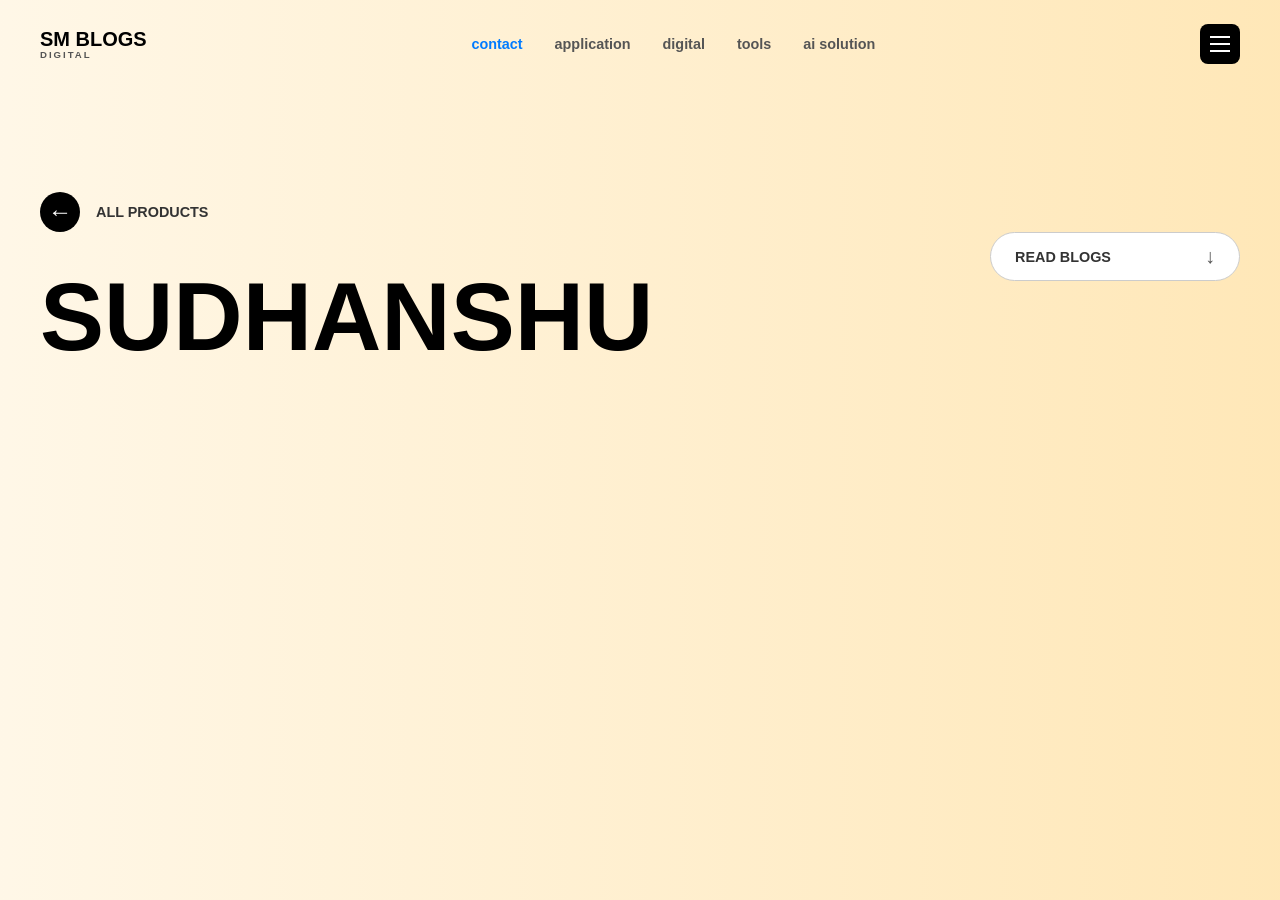
==== index.html @ 9bd159d9 "Add files via upload" ====
<!DOCTYPE html>
<html lang="en">
<head>
    <meta charset="UTF-8">
    <meta name="viewport" content="width=device-width, initial-scale=1.0">
    <title>Hero & Header Section</title>
    <style>
        /* --- General Setup --- */
        body, html {
            margin: 0;
            padding: 0;
            height: 100%;
            /* Using a common sans-serif stack */
            font-family: -apple-system, BlinkMacSystemFont, "Segoe UI", Roboto, Helvetica, Arial, sans-serif;
            color: #333;
            overflow: hidden; /* Prevents scrollbars from background animation */
        }

        .hero-container {
            position: relative;
            height: 100vh;
            width: 100%;
            display: flex;
            flex-direction: column;
            overflow: hidden; /* Contains the animated bg */
        }

        /* --- Animated Background --- */
        .animated-bg {
            position: absolute;
            top: -50%;
            left: -50%;
            width: 200%;
            height: 200%;
            z-index: -1;
            /* Replicating the blurry gradient from the video */
            background: linear-gradient(
                270deg, 
                #d1e3ff, /* Light Blue */
                #e8d0ff, /* Light Purple */
		#FFD580, /* Light Orange */
                #ffffff  /* White */
            );
            background-size: 400% 400%;
            animation: gradientAnimation 20s ease infinite;
        }

        @keyframes gradientAnimation {
            0% { background-position: 0% 50%; }
            50% { background-position: 100% 50%; }
            100% { background-position: 0% 50%; }
        }

        /* --- Header / Navbar --- */
        .main-header {
            display: flex;
            justify-content: space-between;
            align-items: center;
            padding: 1.5rem 2.5rem;
            width: 100%;
            box-sizing: border-box;
            position: fixed;
            top: 0;
            left: 0;
            z-index: 100;
        }

        .logo {
            line-height: 1.1;
        }

        .logo-main {
            font-size: 1.25rem;
            font-weight: 700;
            color: #000;
        }

        .logo-sub {
            font-size: 0.6rem;
            font-weight: 600;
            letter-spacing: 2px;
            color: #555;
            text-transform: uppercase;
        }

        /* Mobile-first: Hide main nav */
        .main-nav {
            display: none;
        }

        .main-nav a {
            text-decoration: none;
            color: #555;
            margin: 0 1rem;
            font-size: 0.9rem;
            font-weight: 600;
            text-transform: lowercase;
            transition: color 0.3s ease;
        }

        /* Specific hover colors from video */
        .main-nav a.active,
        .main-nav a[data-color="blue"]:hover { 
            color: #007bff; 
        }
        .main-nav a[data-color="red"]:hover { 
            color: #dc3545; 
        }
        .main-nav a[data-color="purple"]:hover { 
            color: #6f42c1; 
        }
        .main-nav a[data-color="green"]:hover { 
            color: #28a745; 
        }
        .main-nav a[data-color="cyan"]:hover { 
            color: #17a2b8; 
        }
        
        .menu-toggle {
            background: #000;
            border: none;
            padding: 0;
            width: 40px;
            height: 40px;
            border-radius: 8px; /* Rounded square */
            cursor: pointer;
            display: flex;
            flex-direction: column;
            justify-content: center;
            align-items: center;
            gap: 5px;
            transition: border-radius 0.3s ease;
        }

        /* Morph to circle on hover */
        .menu-toggle:hover {
            border-radius: 50%;
        }

        .menu-toggle span {
            display: block;
            width: 20px;
            height: 2px;
            background: #fff;
        }

        /* --- Main Hero Content --- */
        .hero-content {
            flex-grow: 1;
            display: flex;
            justify-content: space-between;
            align-items: flex-start; /* Align columns to the top */
            padding: 8rem 2.5rem 2.5rem; /* Account for fixed header */
            width: 100%;
            box-sizing: border-box;
        }

        .content-left {
            /* Takes up available space */
        }

        .back-link {
            display: inline-flex; /* Use inline-flex to fit content */
            align-items: center;
            gap: 1rem;
            text-decoration: none;
            color: #333;
            margin-bottom: 2rem;
        }

        .back-arrow {
            width: 40px;
            height: 40px;
            background: #000;
            color: #fff;
            border-radius: 50%;
            display: flex;
            justify-content: center;
            align-items: center;
            font-size: 1.5rem;
            font-weight: bold;
            line-height: 1;
        }

        .back-link span {
            font-weight: 600;
            font-size: 0.9rem;
            text-transform: uppercase;
        }
        
        .hero-heading {
            font-size: 3.5rem; /* Start smaller for mobile */
            font-weight: 700;
            color: #000;
            margin: 0;
            line-height: 1.1;
            text-transform: uppercase;
        }

        /* Mobile-first: Hide dropdown */
        .content-right {
            display: none;
            margin-top: 2.5rem; /* Align with "ALL PRODUCTS" link */
        }

        .product-dropdown {
            background: #ffffff;
            border: 1px solid #ccc;
            border-radius: 25px; /* Pill shape */
            padding: 0.75rem 1.5rem;
            display: flex;
            justify-content: space-between;
            align-items: center;
            min-width: 200px;
            cursor: pointer;
            transition: box-shadow 0.3s ease, border-color 0.3s ease;
        }

        /* Subtle hover effect from video */
        .product-dropdown:hover {
            border-color: #999;
            box-shadow: 0 4px 12px rgba(0,0,0,0.05);
        }

        .product-dropdown span {
            font-weight: 600;
            font-size: 0.9rem;
            text-transform: uppercase;
        }

        .product-dropdown .down-arrow {
            font-size: 1.25rem;
            color: #555;
            margin-left: 2rem;
        }

        /* --- Responsive Styles (Desktop) --- */
        @media (min-width: 1024px) {
            .main-nav {
                display: flex;
            }
            
            .content-right {
                display: block;
            }

            .hero-content {
                padding-top: 12rem; /* More space on desktop */
            }

            .hero-heading {
                font-size: 6rem; /* Large heading on desktop */
            }
        }
        
        /* --- Responsive Styles (Tablet) --- */
        @media (min-width: 768px) and (max-width: 1023px) {
            /* On tablet, we keep the mobile-first layout 
               (no center nav, no dropdown) */
            .hero-heading {
                font-size: 5rem;
            }
        }
        
        /* --- Responsive Styles (Small Mobile) --- */
        @media (max-width: 480px) {
            .main-header {
                padding: 1rem 1.5rem;
            }
            .hero-content {
                padding: 7rem 1.5rem 1.5rem;
            }
            .hero-heading {
                font-size: 2.8rem;
            }
            .logo-main {
                font-size: 1.1rem;
            }
        }

    </style>
</head>
<body>

    <div class="hero-container">
        <div class="animated-bg"></div>

        <header class="main-header">
            <div class="logo">
                <div class="logo-main">SM BLOGS</div>
                <div class="logo-sub">DiGiTaL</div>
            </div>
            
            <nav class="main-nav">
                <a href="#" class="active" data-color="blue">Contact</a>
                <a href="#" data-color="red">Application</a>
                <a href="#" data-color="purple">digital</a>
                <a href="#" data-color="green">Tools</a>
                <a href="#" data-color="cyan">AI Solution</a>
            </nav>
            
            <button class="menu-toggle" aria-label="Toggle menu">
                <span></span>
                <span></span>
                <span></span>
            </button>
        </header>

        <main class="hero-content">
            <section class="content-left">
                <a href="#" class="back-link">
                    <div class="back-arrow">&larr;</div>
                    <span>ALL PRODUCTS</span>
                </a>
                <h1 class="hero-heading">SUDHANSHU</h1>
            </section>
            
            <aside class="content-right">
                <div class="product-dropdown">
                    <span>READ BLOGS</span>
                    <span class="down-arrow">&darr;</span>
                </div>
            </aside>
        </main>
    </div>
    
    </body>
</html>
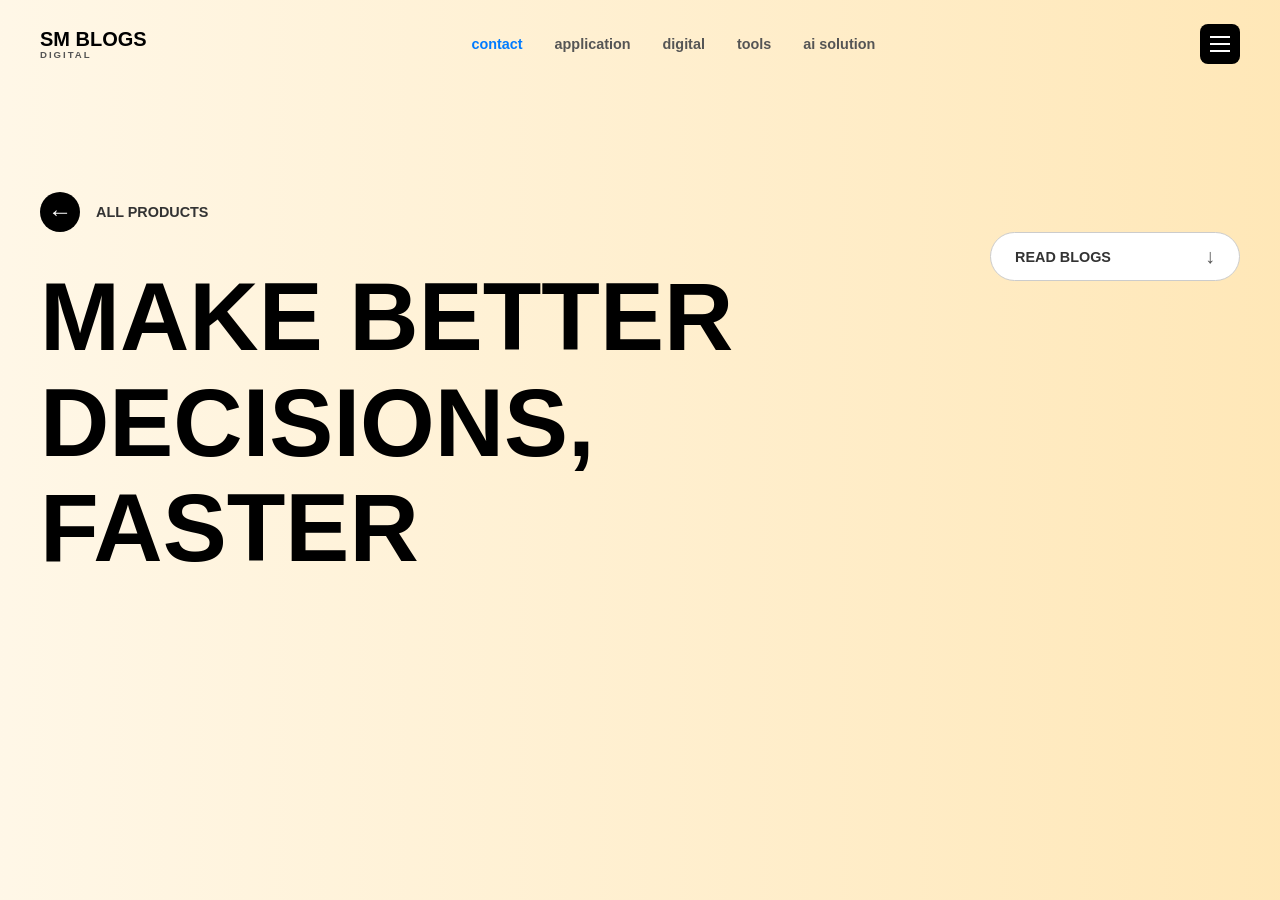
==== commit c6bf1f61: "Update index.html" ====
--- a/index.html
+++ b/index.html
@@ -312,7 +312,7 @@
                     <div class="back-arrow">&larr;</div>
                     <span>ALL PRODUCTS</span>
                 </a>
-                <h1 class="hero-heading">SUDHANSHU</h1>
+                <h1 class="hero-heading">Make better decisions, faster</h1>
             </section>
             
             <aside class="content-right">
@@ -325,4 +325,5 @@
     </div>
     
     </body>
-</html>+
+</html>
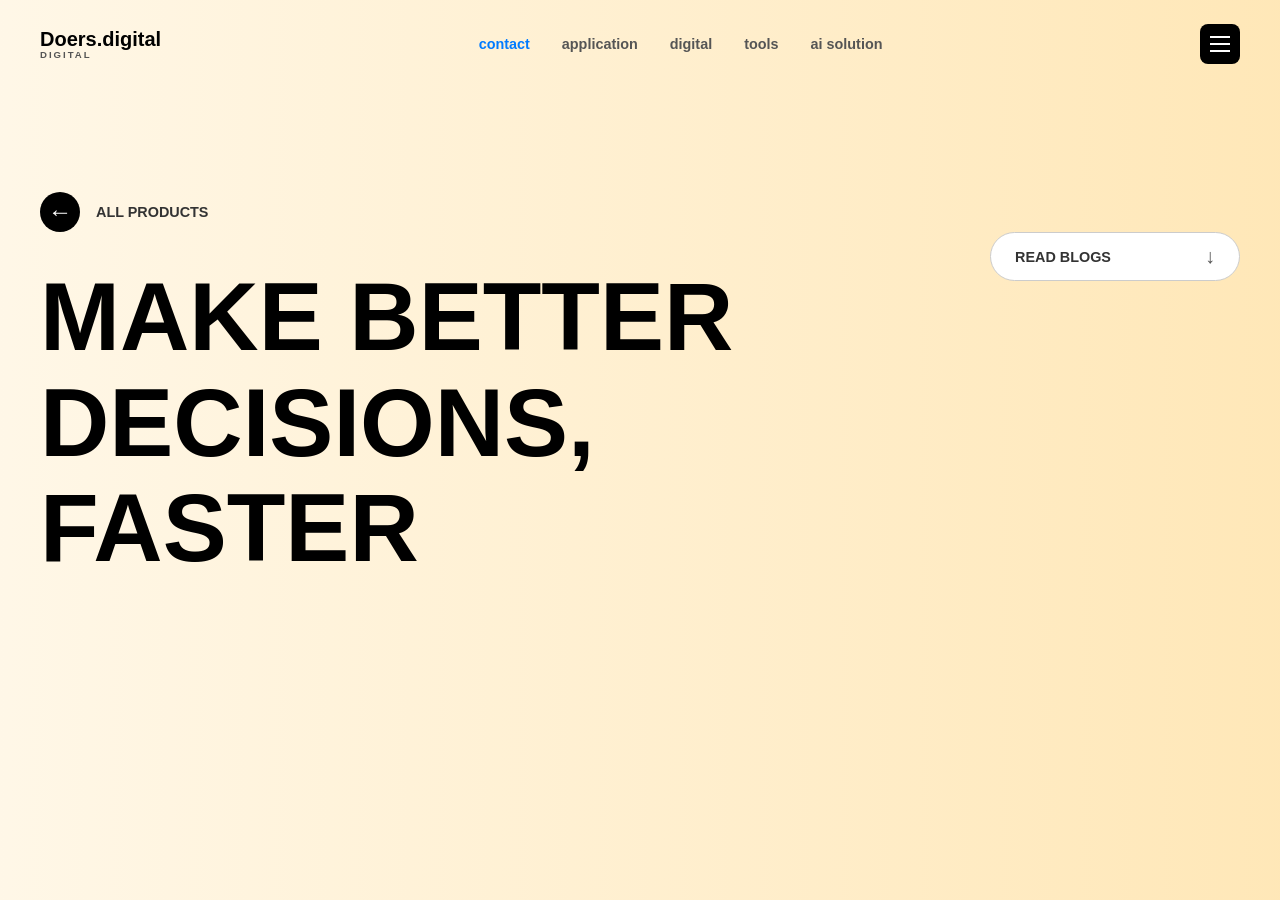
==== commit 065d17cb: "Update index.html" ====
--- a/index.html
+++ b/index.html
@@ -287,7 +287,7 @@
 
         <header class="main-header">
             <div class="logo">
-                <div class="logo-main">SM BLOGS</div>
+                <div class="logo-main">Doers.digital</div>
                 <div class="logo-sub">DiGiTaL</div>
             </div>
             
@@ -327,3 +327,4 @@
     </body>
 
 </html>
+
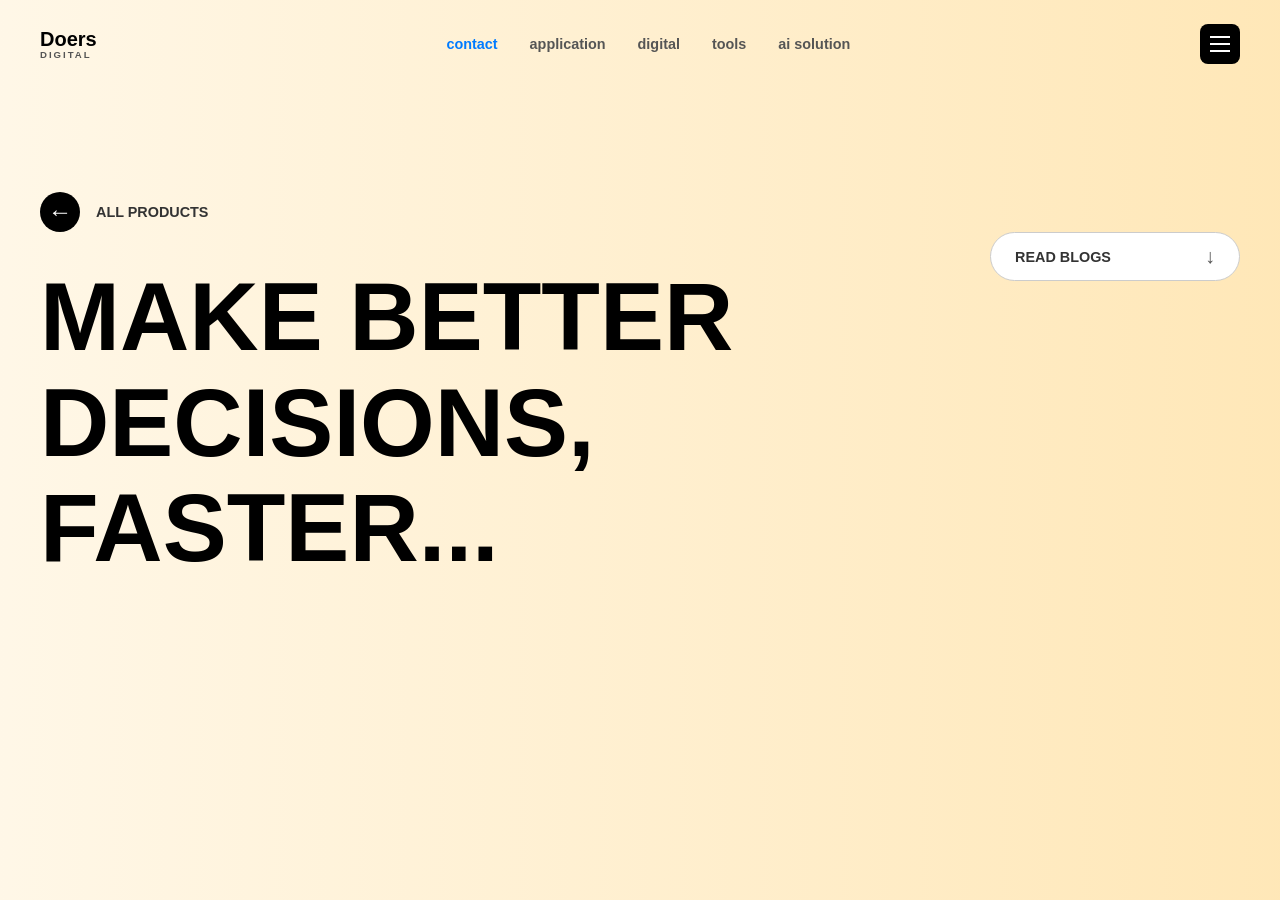
==== commit f30666de: "Update index.html" ====
--- a/index.html
+++ b/index.html
@@ -287,7 +287,7 @@
 
         <header class="main-header">
             <div class="logo">
-                <div class="logo-main">Doers.digital</div>
+                <div class="logo-main">Doers</div>
                 <div class="logo-sub">DiGiTaL</div>
             </div>
             
@@ -312,7 +312,7 @@
                     <div class="back-arrow">&larr;</div>
                     <span>ALL PRODUCTS</span>
                 </a>
-                <h1 class="hero-heading">Make better decisions, faster</h1>
+                <h1 class="hero-heading">Make better decisions, faster...</h1>
             </section>
             
             <aside class="content-right">
@@ -328,3 +328,4 @@
 
 </html>
 
+
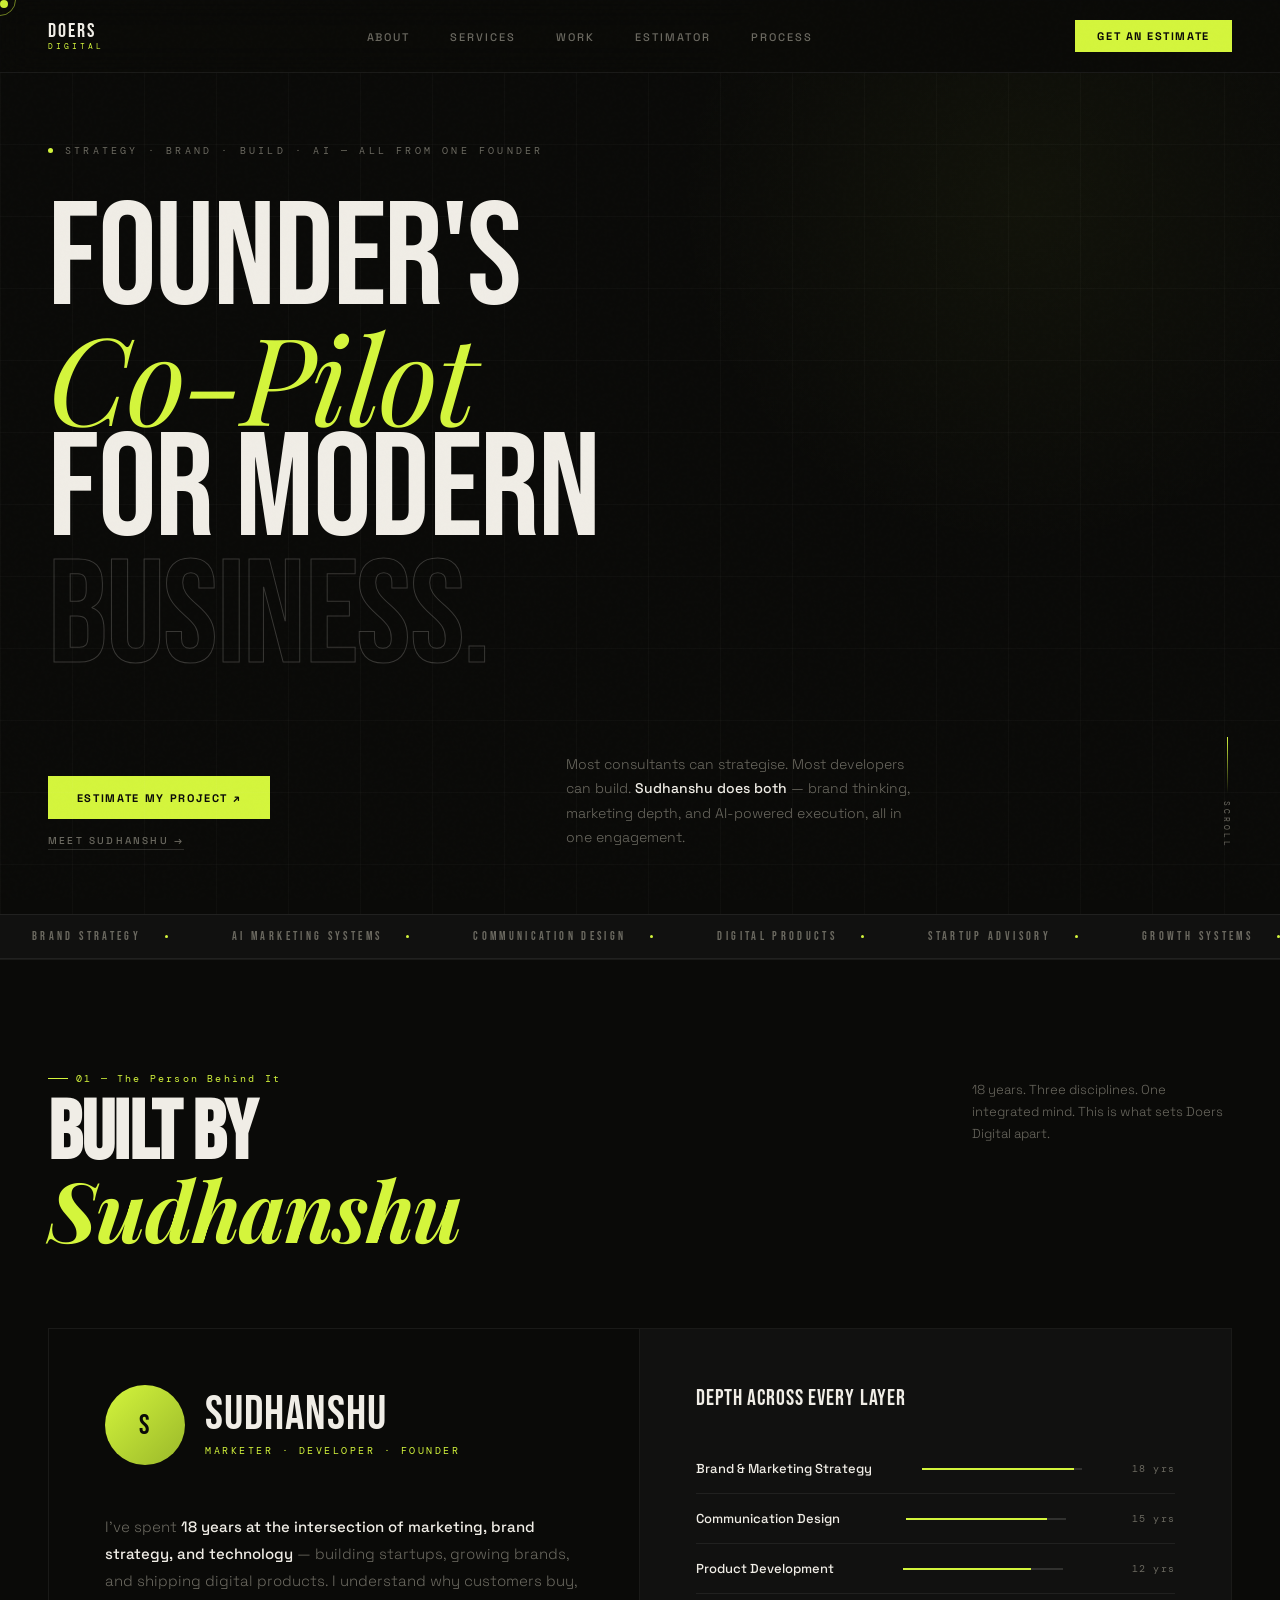
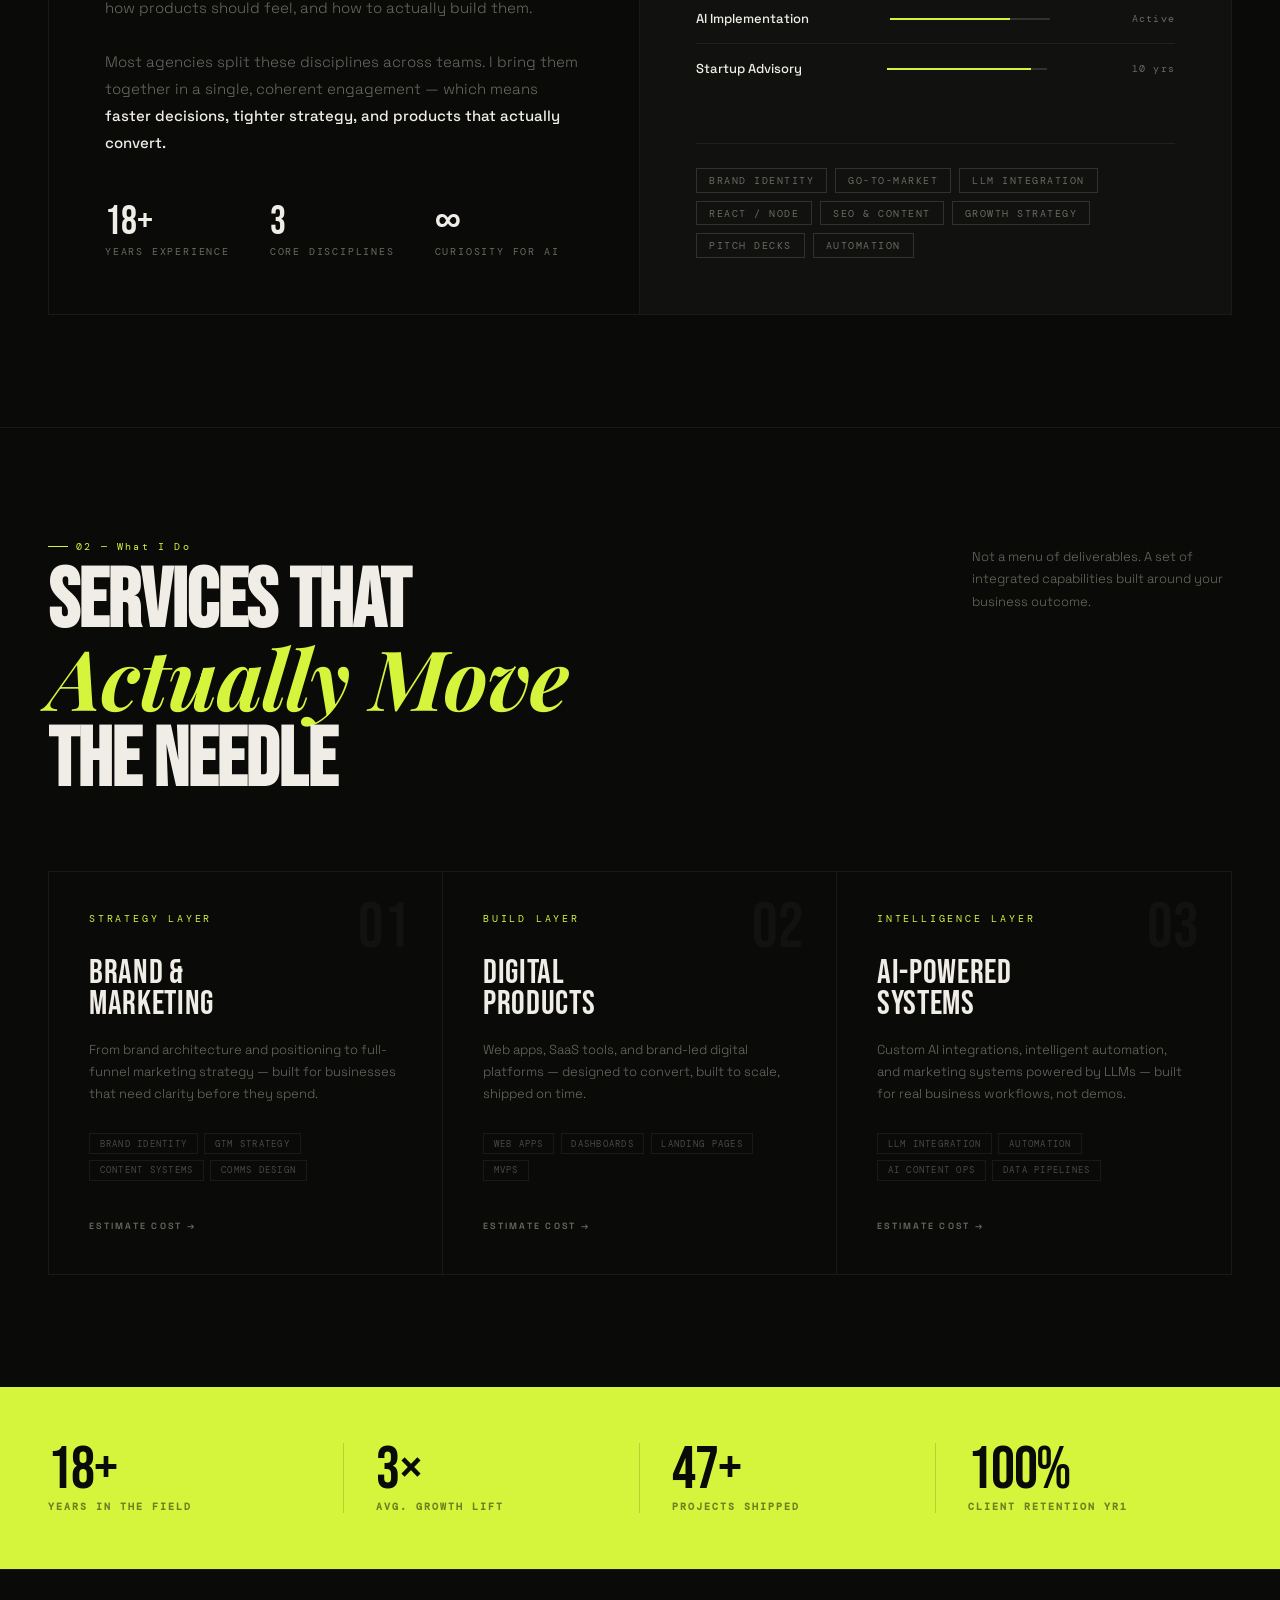
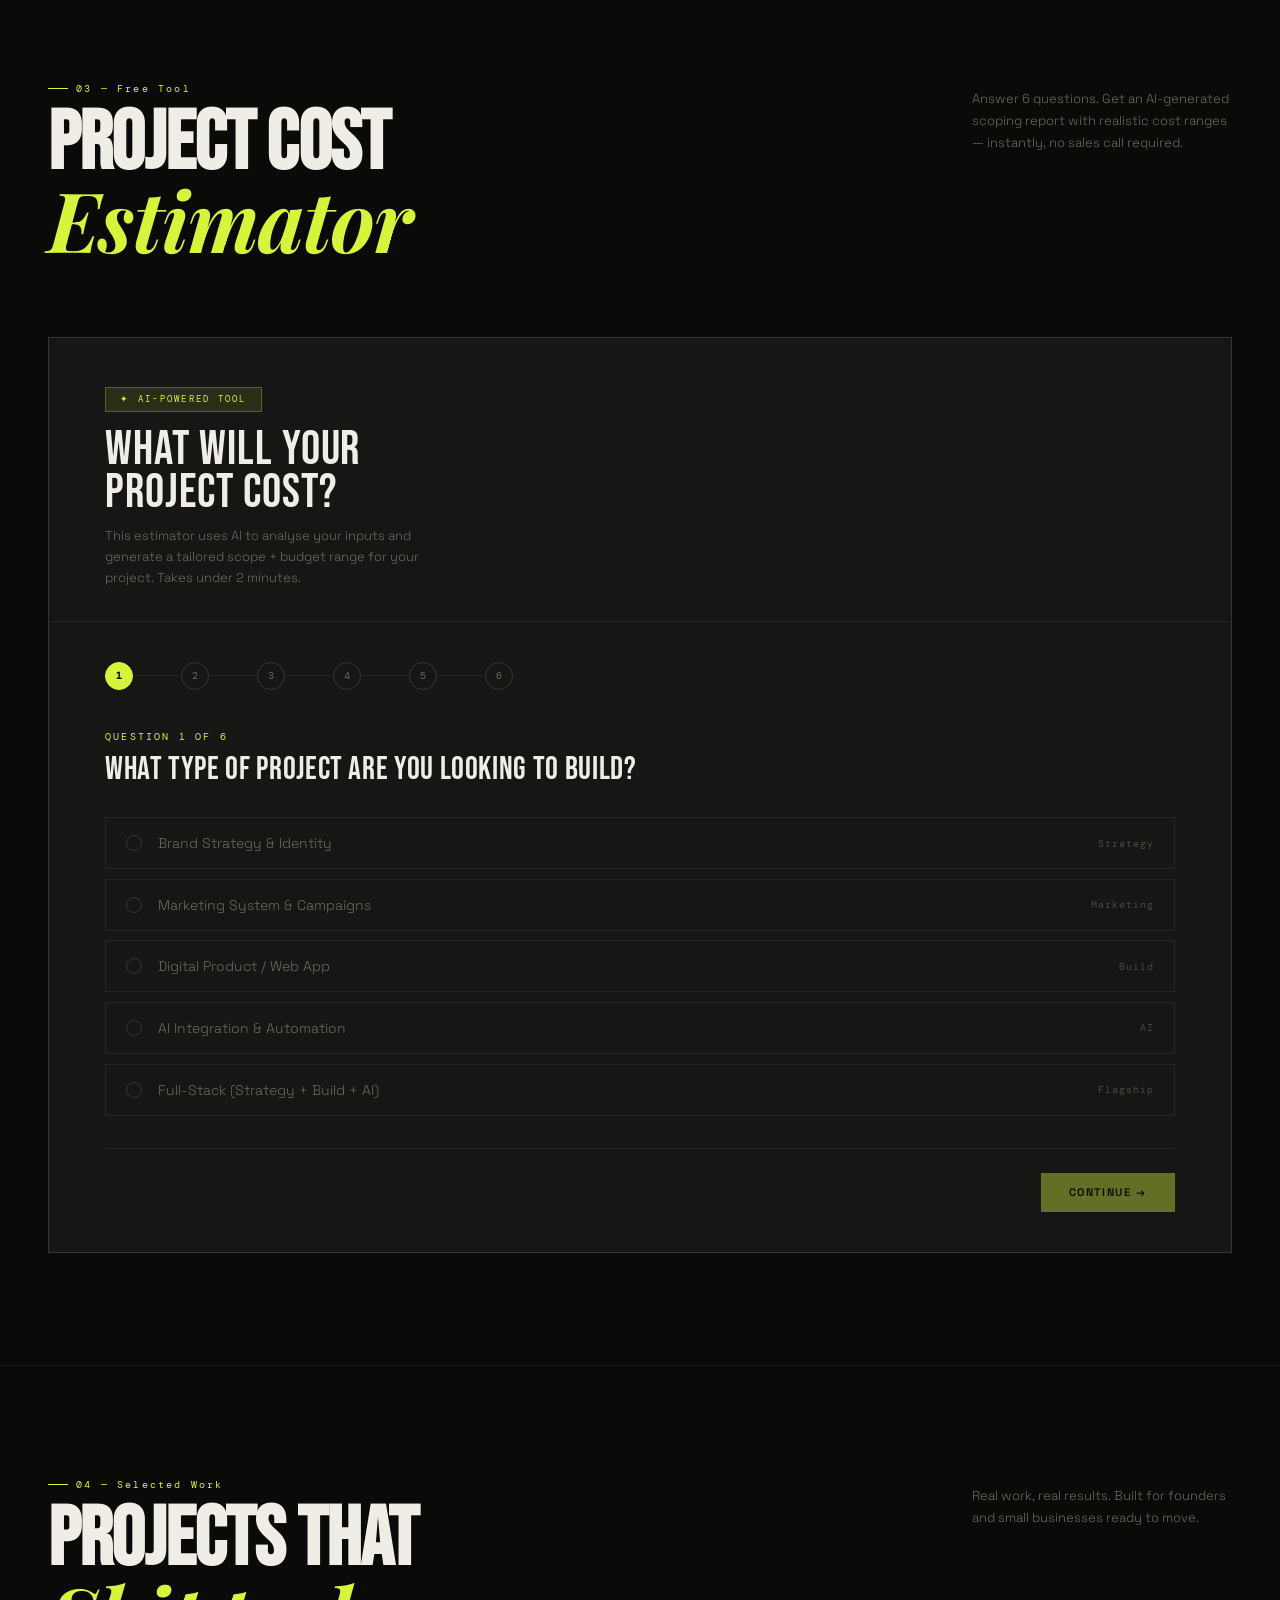
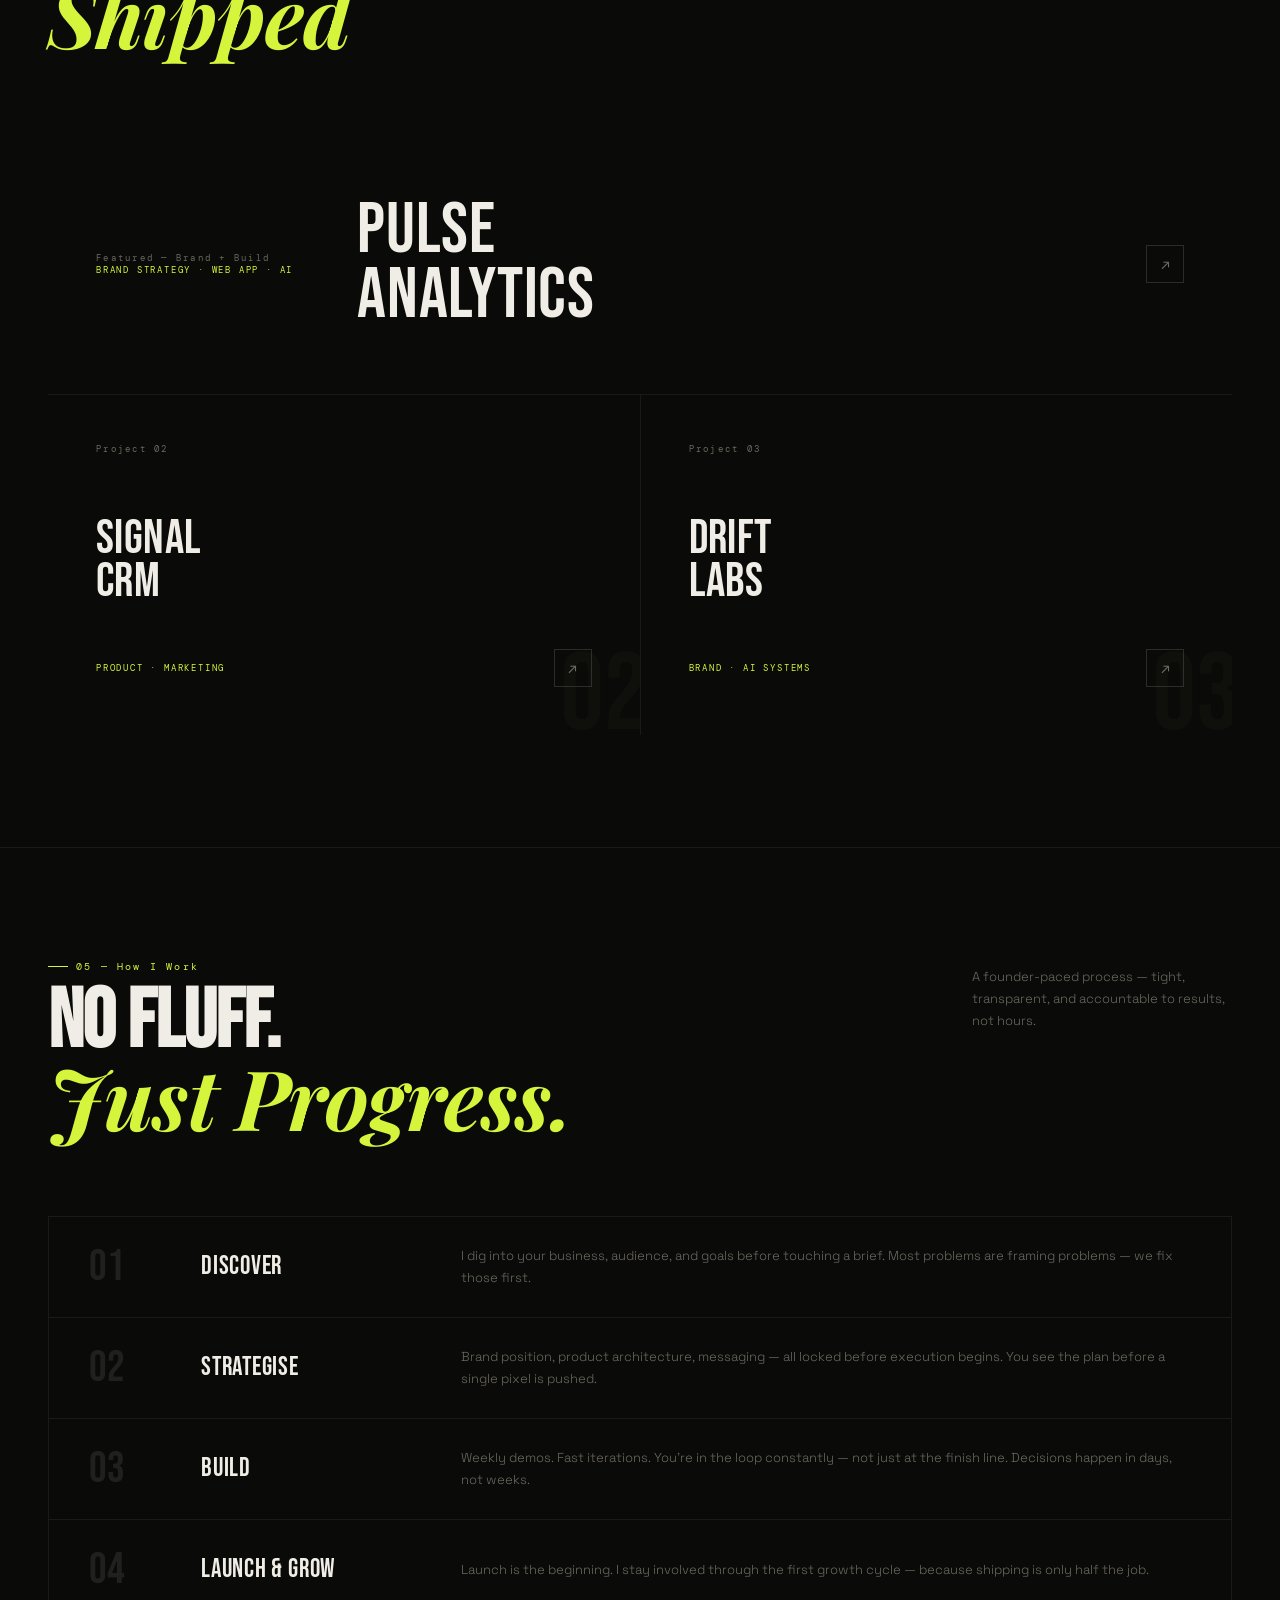
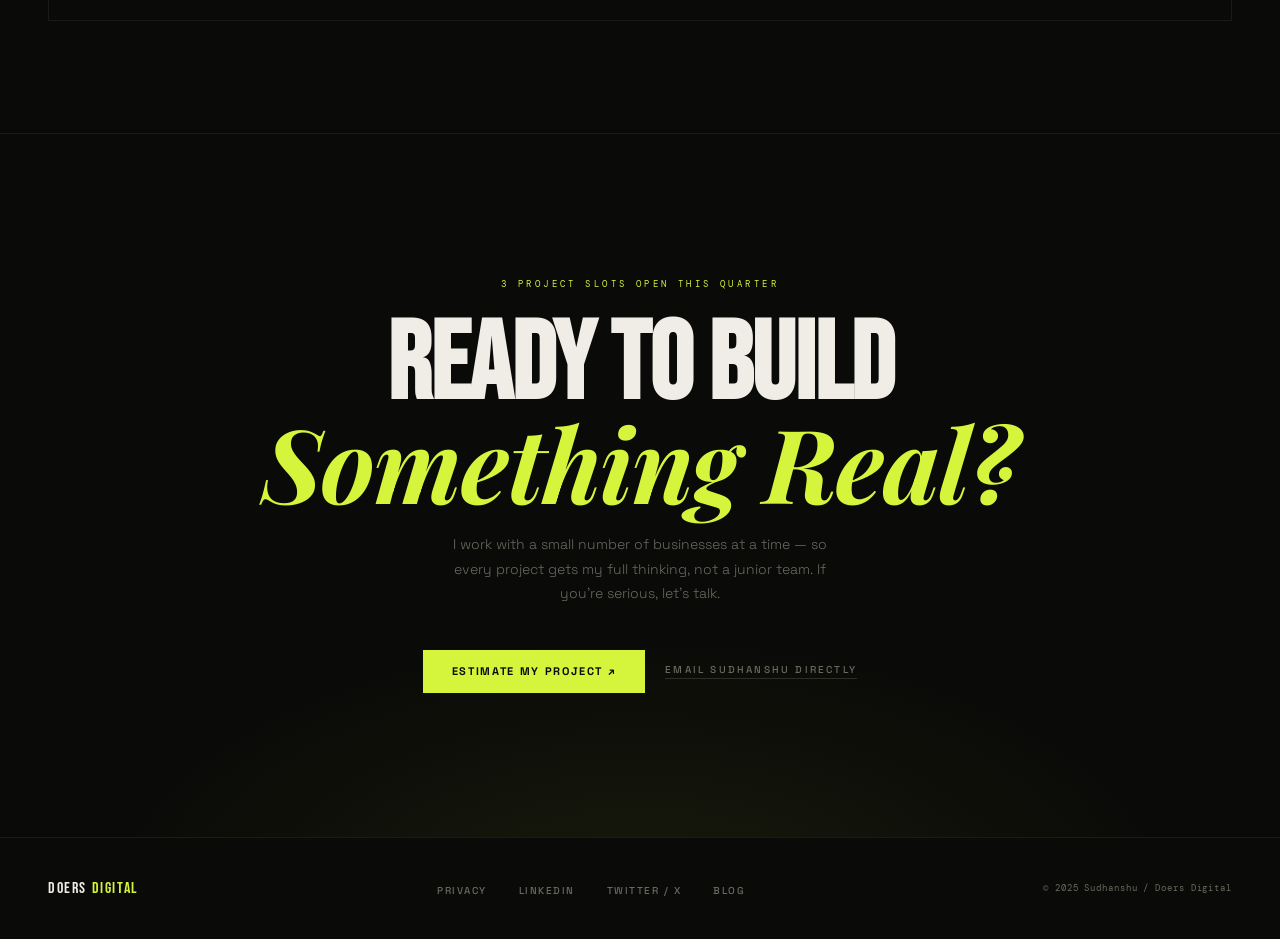
==== commit ad7bc254: "Initial commit of OWN_SITE project" ====
--- a/index.html
+++ b/index.html
@@ -1,331 +1,858 @@
-<!DOCTYPE html>
-<html lang="en">
-<head>
-    <meta charset="UTF-8">
-    <meta name="viewport" content="width=device-width, initial-scale=1.0">
-    <title>Hero & Header Section</title>
-    <style>
-        /* --- General Setup --- */
-        body, html {
-            margin: 0;
-            padding: 0;
-            height: 100%;
-            /* Using a common sans-serif stack */
-            font-family: -apple-system, BlinkMacSystemFont, "Segoe UI", Roboto, Helvetica, Arial, sans-serif;
-            color: #333;
-            overflow: hidden; /* Prevents scrollbars from background animation */
-        }
-
-        .hero-container {
-            position: relative;
-            height: 100vh;
-            width: 100%;
-            display: flex;
-            flex-direction: column;
-            overflow: hidden; /* Contains the animated bg */
-        }
-
-        /* --- Animated Background --- */
-        .animated-bg {
-            position: absolute;
-            top: -50%;
-            left: -50%;
-            width: 200%;
-            height: 200%;
-            z-index: -1;
-            /* Replicating the blurry gradient from the video */
-            background: linear-gradient(
-                270deg, 
-                #d1e3ff, /* Light Blue */
-                #e8d0ff, /* Light Purple */
-		#FFD580, /* Light Orange */
-                #ffffff  /* White */
-            );
-            background-size: 400% 400%;
-            animation: gradientAnimation 20s ease infinite;
-        }
-
-        @keyframes gradientAnimation {
-            0% { background-position: 0% 50%; }
-            50% { background-position: 100% 50%; }
-            100% { background-position: 0% 50%; }
-        }
-
-        /* --- Header / Navbar --- */
-        .main-header {
-            display: flex;
-            justify-content: space-between;
-            align-items: center;
-            padding: 1.5rem 2.5rem;
-            width: 100%;
-            box-sizing: border-box;
-            position: fixed;
-            top: 0;
-            left: 0;
-            z-index: 100;
-        }
-
-        .logo {
-            line-height: 1.1;
-        }
-
-        .logo-main {
-            font-size: 1.25rem;
-            font-weight: 700;
-            color: #000;
-        }
-
-        .logo-sub {
-            font-size: 0.6rem;
-            font-weight: 600;
-            letter-spacing: 2px;
-            color: #555;
-            text-transform: uppercase;
-        }
-
-        /* Mobile-first: Hide main nav */
-        .main-nav {
-            display: none;
-        }
-
-        .main-nav a {
-            text-decoration: none;
-            color: #555;
-            margin: 0 1rem;
-            font-size: 0.9rem;
-            font-weight: 600;
-            text-transform: lowercase;
-            transition: color 0.3s ease;
-        }
-
-        /* Specific hover colors from video */
-        .main-nav a.active,
-        .main-nav a[data-color="blue"]:hover { 
-            color: #007bff; 
-        }
-        .main-nav a[data-color="red"]:hover { 
-            color: #dc3545; 
-        }
-        .main-nav a[data-color="purple"]:hover { 
-            color: #6f42c1; 
-        }
-        .main-nav a[data-color="green"]:hover { 
-            color: #28a745; 
-        }
-        .main-nav a[data-color="cyan"]:hover { 
-            color: #17a2b8; 
-        }
-        
-        .menu-toggle {
-            background: #000;
-            border: none;
-            padding: 0;
-            width: 40px;
-            height: 40px;
-            border-radius: 8px; /* Rounded square */
-            cursor: pointer;
-            display: flex;
-            flex-direction: column;
-            justify-content: center;
-            align-items: center;
-            gap: 5px;
-            transition: border-radius 0.3s ease;
-        }
-
-        /* Morph to circle on hover */
-        .menu-toggle:hover {
-            border-radius: 50%;
-        }
-
-        .menu-toggle span {
-            display: block;
-            width: 20px;
-            height: 2px;
-            background: #fff;
-        }
-
-        /* --- Main Hero Content --- */
-        .hero-content {
-            flex-grow: 1;
-            display: flex;
-            justify-content: space-between;
-            align-items: flex-start; /* Align columns to the top */
-            padding: 8rem 2.5rem 2.5rem; /* Account for fixed header */
-            width: 100%;
-            box-sizing: border-box;
-        }
-
-        .content-left {
-            /* Takes up available space */
-        }
-
-        .back-link {
-            display: inline-flex; /* Use inline-flex to fit content */
-            align-items: center;
-            gap: 1rem;
-            text-decoration: none;
-            color: #333;
-            margin-bottom: 2rem;
-        }
-
-        .back-arrow {
-            width: 40px;
-            height: 40px;
-            background: #000;
-            color: #fff;
-            border-radius: 50%;
-            display: flex;
-            justify-content: center;
-            align-items: center;
-            font-size: 1.5rem;
-            font-weight: bold;
-            line-height: 1;
-        }
-
-        .back-link span {
-            font-weight: 600;
-            font-size: 0.9rem;
-            text-transform: uppercase;
-        }
-        
-        .hero-heading {
-            font-size: 3.5rem; /* Start smaller for mobile */
-            font-weight: 700;
-            color: #000;
-            margin: 0;
-            line-height: 1.1;
-            text-transform: uppercase;
-        }
-
-        /* Mobile-first: Hide dropdown */
-        .content-right {
-            display: none;
-            margin-top: 2.5rem; /* Align with "ALL PRODUCTS" link */
-        }
-
-        .product-dropdown {
-            background: #ffffff;
-            border: 1px solid #ccc;
-            border-radius: 25px; /* Pill shape */
-            padding: 0.75rem 1.5rem;
-            display: flex;
-            justify-content: space-between;
-            align-items: center;
-            min-width: 200px;
-            cursor: pointer;
-            transition: box-shadow 0.3s ease, border-color 0.3s ease;
-        }
-
-        /* Subtle hover effect from video */
-        .product-dropdown:hover {
-            border-color: #999;
-            box-shadow: 0 4px 12px rgba(0,0,0,0.05);
-        }
-
-        .product-dropdown span {
-            font-weight: 600;
-            font-size: 0.9rem;
-            text-transform: uppercase;
-        }
-
-        .product-dropdown .down-arrow {
-            font-size: 1.25rem;
-            color: #555;
-            margin-left: 2rem;
-        }
-
-        /* --- Responsive Styles (Desktop) --- */
-        @media (min-width: 1024px) {
-            .main-nav {
-                display: flex;
-            }
-            
-            .content-right {
-                display: block;
-            }
-
-            .hero-content {
-                padding-top: 12rem; /* More space on desktop */
-            }
-
-            .hero-heading {
-                font-size: 6rem; /* Large heading on desktop */
-            }
-        }
-        
-        /* --- Responsive Styles (Tablet) --- */
-        @media (min-width: 768px) and (max-width: 1023px) {
-            /* On tablet, we keep the mobile-first layout 
-               (no center nav, no dropdown) */
-            .hero-heading {
-                font-size: 5rem;
-            }
-        }
-        
-        /* --- Responsive Styles (Small Mobile) --- */
-        @media (max-width: 480px) {
-            .main-header {
-                padding: 1rem 1.5rem;
-            }
-            .hero-content {
-                padding: 7rem 1.5rem 1.5rem;
-            }
-            .hero-heading {
-                font-size: 2.8rem;
-            }
-            .logo-main {
-                font-size: 1.1rem;
-            }
-        }
-
-    </style>
-</head>
-<body>
-
-    <div class="hero-container">
-        <div class="animated-bg"></div>
-
-        <header class="main-header">
-            <div class="logo">
-                <div class="logo-main">Doers</div>
-                <div class="logo-sub">DiGiTaL</div>
-            </div>
-            
-            <nav class="main-nav">
-                <a href="#" class="active" data-color="blue">Contact</a>
-                <a href="#" data-color="red">Application</a>
-                <a href="#" data-color="purple">digital</a>
-                <a href="#" data-color="green">Tools</a>
-                <a href="#" data-color="cyan">AI Solution</a>
-            </nav>
-            
-            <button class="menu-toggle" aria-label="Toggle menu">
-                <span></span>
-                <span></span>
-                <span></span>
-            </button>
-        </header>
-
-        <main class="hero-content">
-            <section class="content-left">
-                <a href="#" class="back-link">
-                    <div class="back-arrow">&larr;</div>
-                    <span>ALL PRODUCTS</span>
-                </a>
-                <h1 class="hero-heading">Make better decisions, faster...</h1>
-            </section>
-            
-            <aside class="content-right">
-                <div class="product-dropdown">
-                    <span>READ BLOGS</span>
-                    <span class="down-arrow">&darr;</span>
-                </div>
-            </aside>
-        </main>
-    </div>
-    
-    </body>
-
-</html>
-
-
+<!DOCTYPE html>
+<html lang="en">
+<head>
+<meta charset="UTF-8">
+<meta name="viewport" content="width=device-width, initial-scale=1.0">
+<title>Doers Digital — Sudhanshu</title>
+<link rel="preconnect" href="https://fonts.googleapis.com">
+<link href="https://fonts.googleapis.com/css2?family=Space+Grotesk:wght@300;400;500;600;700&family=Bebas+Neue&family=DM+Mono:wght@300;400;500&family=Playfair+Display:ital,wght@0,900;1,400&display=swap" rel="stylesheet">
+<style>
+*,*::before,*::after{box-sizing:border-box;margin:0;padding:0}
+:root{
+  --bg:#0a0a08;--bg2:#111110;--bg3:#161614;
+  --text:#f0ede6;--muted:#6b6960;--muted2:#4a4944;
+  --accent:#d4f53c;--accent-dark:#9ab82a;--warm:#ff6b35;
+  --border:rgba(240,237,230,0.07);--border2:rgba(240,237,230,0.14);
+  --fd:'Bebas Neue',sans-serif;
+  --fb:'Space Grotesk',sans-serif;
+  --fm:'DM Mono',monospace;
+  --fs:'Playfair Display',serif;
+}
+html{scroll-behavior:smooth}
+body{background:var(--bg);color:var(--text);font-family:var(--fb);overflow-x:hidden;cursor:none}
+
+/* NOISE OVERLAY */
+body::before{
+  content:'';position:fixed;inset:0;
+  background-image:url("data:image/svg+xml,%3Csvg viewBox='0 0 256 256' xmlns='http://www.w3.org/2000/svg'%3E%3Cfilter id='noise'%3E%3CfeTurbulence type='fractalNoise' baseFrequency='0.9' numOctaves='4' stitchTiles='stitch'/%3E%3C/filter%3E%3Crect width='100%25' height='100%25' filter='url(%23noise)' opacity='0.04'/%3E%3C/svg%3E");
+  pointer-events:none;z-index:1000;opacity:0.35;
+}
+
+/* CURSOR */
+.cur{position:fixed;top:0;left:0;width:8px;height:8px;background:var(--accent);border-radius:50%;pointer-events:none;z-index:9999;mix-blend-mode:difference;transition:width .2s,height .2s}
+.cur-ring{position:fixed;top:0;left:0;width:32px;height:32px;border:1px solid rgba(212,245,60,0.5);border-radius:50%;pointer-events:none;z-index:9998;transition:width .2s,height .2s}
+
+/* NAV */
+nav{position:fixed;top:0;left:0;right:0;z-index:500;display:flex;align-items:center;justify-content:space-between;padding:1.25rem 3rem;border-bottom:1px solid var(--border);background:rgba(10,10,8,0.9);backdrop-filter:blur(16px)}
+.nav-brand{display:flex;flex-direction:column;line-height:1;gap:1px}
+.nav-brand .b1{font-family:var(--fd);font-size:20px;letter-spacing:.1em;color:var(--text)}
+.nav-brand .b2{font-family:var(--fm);font-size:8px;letter-spacing:.38em;color:var(--accent);text-transform:uppercase}
+.nav-links{display:flex;gap:2.5rem;list-style:none}
+.nav-links a{font-size:11px;letter-spacing:.18em;text-transform:uppercase;color:var(--muted);text-decoration:none;transition:color .2s;font-weight:500}
+.nav-links a:hover{color:var(--text)}
+.nav-cta{font-size:11px;letter-spacing:.14em;text-transform:uppercase;color:var(--bg);background:var(--accent);padding:.55rem 1.4rem;text-decoration:none;font-weight:700;transition:background .2s,transform .15s;font-family:var(--fb)}
+.nav-cta:hover{background:#bfdf2b;transform:scale(.98)}
+
+/* HERO */
+.hero{min-height:100vh;display:grid;grid-template-rows:auto 1fr auto;padding:9rem 3rem 4rem;position:relative;overflow:hidden}
+.hero-grid{position:absolute;inset:0;background-image:linear-gradient(rgba(240,237,230,0.025) 1px,transparent 1px),linear-gradient(90deg,rgba(240,237,230,0.025) 1px,transparent 1px);background-size:72px 72px;pointer-events:none}
+.hero-glow{position:absolute;top:-20%;right:-10%;width:60vw;height:60vw;background:radial-gradient(circle,rgba(212,245,60,0.04) 0%,transparent 65%);pointer-events:none}
+.hero-eye{display:flex;align-items:center;gap:.75rem;margin-bottom:2.5rem}
+.hero-dot{width:5px;height:5px;border-radius:50%;background:var(--accent);animation:blink 2s infinite}
+@keyframes blink{0%,100%{opacity:1;transform:scale(1)}50%{opacity:.3;transform:scale(1.6)}}
+.hero-eye-txt{font-size:10px;letter-spacing:.32em;text-transform:uppercase;color:var(--muted);font-family:var(--fm)}
+.hero-titles{display:flex;flex-direction:column;line-height:.86;margin-bottom:3.5rem}
+.hl{display:block;overflow:hidden}
+.hl span{display:block;animation:sup .85s cubic-bezier(.16,1,.3,1) both}
+.hl:nth-child(1) span{animation-delay:.05s}
+.hl:nth-child(2) span{animation-delay:.15s}
+.hl:nth-child(3) span{animation-delay:.25s}
+.hl:nth-child(4) span{animation-delay:.35s}
+@keyframes sup{from{transform:translateY(108%);opacity:0}to{transform:translateY(0);opacity:1}}
+.td{font-family:var(--fd);font-size:clamp(68px,11.5vw,150px);letter-spacing:-.01em;color:var(--text)}
+.ti{font-family:var(--fs);font-style:italic;font-size:clamp(56px,9.5vw,124px);color:var(--accent);letter-spacing:-.02em}
+.to{font-family:var(--fd);font-size:clamp(68px,11.5vw,150px);letter-spacing:-.01em;-webkit-text-stroke:1px rgba(240,237,230,.2);color:transparent}
+.hero-bot{display:flex;align-items:flex-end;justify-content:space-between;gap:3rem}
+.hero-desc{max-width:360px;font-size:14px;line-height:1.75;color:var(--muted);font-weight:300}
+.hero-desc strong{color:var(--text);font-weight:500}
+.hero-actions{display:flex;flex-direction:column;gap:.9rem;align-items:flex-start}
+.btn-p{display:inline-flex;align-items:center;gap:.7rem;background:var(--accent);color:var(--bg);font-size:11px;font-weight:700;letter-spacing:.15em;text-transform:uppercase;padding:.9rem 1.8rem;text-decoration:none;transition:transform .2s,background .2s;font-family:var(--fb)}
+.btn-p:hover{transform:translate(-2px,-2px);background:#bfdf2b}
+.btn-g{display:inline-flex;align-items:center;gap:.4rem;color:var(--muted);font-size:10px;letter-spacing:.22em;text-transform:uppercase;text-decoration:none;font-weight:500;border-bottom:1px solid var(--border2);padding-bottom:2px;transition:color .2s,border-color .2s}
+.btn-g:hover{color:var(--text);border-color:var(--text)}
+.scroll-ind{display:flex;flex-direction:column;align-items:center;gap:.5rem}
+.scroll-line{width:1px;height:56px;background:linear-gradient(var(--accent),transparent);animation:sline 1.8s ease infinite}
+@keyframes sline{0%{transform:scaleY(0);transform-origin:top}50%{transform:scaleY(1);transform-origin:top}51%{transform:scaleY(1);transform-origin:bottom}100%{transform:scaleY(0);transform-origin:bottom}}
+.scroll-lbl{font-size:8px;letter-spacing:.38em;text-transform:uppercase;color:var(--muted);font-family:var(--fm);writing-mode:vertical-rl}
+
+/* MARQUEE */
+.mq-wrap{border-top:1px solid var(--border);border-bottom:1px solid var(--border);padding:.9rem 0;background:var(--bg2);overflow:hidden}
+.mq-track{display:flex;width:max-content;animation:mq 28s linear infinite}
+@keyframes mq{from{transform:translateX(0)}to{transform:translateX(-50%)}}
+.mq-item{display:flex;align-items:center;gap:1.5rem;padding:0 2rem;white-space:nowrap}
+.mq-item span{font-family:var(--fd);font-size:12px;letter-spacing:.28em;color:var(--muted);text-transform:uppercase}
+.mq-dot{width:3px;height:3px;border-radius:50%;background:var(--accent);flex-shrink:0}
+
+/* SECTIONS */
+.sec{padding:7rem 3rem;border-top:1px solid var(--border)}
+.sec-hdr{display:flex;align-items:flex-start;justify-content:space-between;margin-bottom:4.5rem;gap:2rem}
+.sec-tag{font-family:var(--fm);font-size:10px;letter-spacing:.22em;color:var(--accent);display:flex;align-items:center;gap:.5rem;margin-bottom:.75rem}
+.sec-tag::before{content:'';display:block;width:20px;height:1px;background:var(--accent)}
+.sec-h{font-family:var(--fd);font-size:clamp(44px,6.5vw,88px);line-height:.9;letter-spacing:-.01em}
+.sec-h em{font-family:var(--fs);font-style:italic;color:var(--accent)}
+.sec-sub{max-width:260px;font-size:13px;line-height:1.7;color:var(--muted);font-weight:300;padding-top:.4rem}
+
+/* ABOUT / PERSONAL */
+.about-wrap{display:grid;grid-template-columns:1fr 1fr;gap:0;border:1px solid var(--border)}
+.about-left{padding:3.5rem;border-right:1px solid var(--border);display:flex;flex-direction:column;justify-content:space-between;gap:3rem}
+.about-avatar{width:80px;height:80px;border-radius:50%;background:linear-gradient(135deg,var(--accent) 0%,var(--accent-dark) 100%);display:flex;align-items:center;justify-content:center;font-family:var(--fd);font-size:28px;color:var(--bg);letter-spacing:.05em;flex-shrink:0}
+.about-name-block{display:flex;align-items:center;gap:1.25rem}
+.about-name{font-family:var(--fd);font-size:48px;line-height:.9;letter-spacing:.02em}
+.about-title{font-family:var(--fm);font-size:10px;letter-spacing:.25em;text-transform:uppercase;color:var(--accent);margin-top:.5rem}
+.about-bio{font-size:15px;line-height:1.8;color:var(--muted);font-weight:300}
+.about-bio strong{color:var(--text);font-weight:500}
+.about-stats{display:flex;gap:2.5rem}
+.about-stat-n{font-family:var(--fd);font-size:40px;line-height:.9;color:var(--text)}
+.about-stat-l{font-size:10px;letter-spacing:.18em;text-transform:uppercase;color:var(--muted);font-family:var(--fm);margin-top:.3rem}
+.about-right{padding:3.5rem;display:flex;flex-direction:column;gap:1.5rem;background:var(--bg2)}
+.about-right-head{font-family:var(--fd);font-size:22px;letter-spacing:.04em;color:var(--text);margin-bottom:.5rem}
+.skill-row{display:flex;align-items:center;justify-content:space-between;padding:1rem 0;border-bottom:1px solid var(--border)}
+.skill-row:last-child{border-bottom:none}
+.skill-name{font-size:13px;font-weight:500;color:var(--text)}
+.skill-bar-wrap{flex:1;max-width:160px;height:2px;background:var(--border2);margin:0 1.5rem;position:relative}
+.skill-bar{height:100%;background:var(--accent);animation:grow 1s ease both}
+@keyframes grow{from{width:0}to{width:var(--w)}}
+.skill-yr{font-family:var(--fm);font-size:10px;color:var(--muted);letter-spacing:.12em}
+.about-tag-wrap{display:flex;flex-wrap:wrap;gap:.5rem;margin-top:auto;padding-top:1.5rem;border-top:1px solid var(--border)}
+.tag{display:inline-block;font-size:10px;letter-spacing:.15em;text-transform:uppercase;border:1px solid var(--border2);color:var(--muted);padding:.3rem .75rem;font-family:var(--fm);transition:all .2s}
+.tag:hover{border-color:var(--accent);color:var(--accent)}
+
+/* SERVICES */
+.svc-grid{display:grid;grid-template-columns:repeat(3,1fr);border:1px solid var(--border)}
+.svc-card{padding:2.5rem;border-right:1px solid var(--border);position:relative;overflow:hidden;transition:background .3s;cursor:default}
+.svc-card:last-child{border-right:none}
+.svc-card:hover{background:var(--bg2)}
+.svc-card::after{content:'';position:absolute;inset:0;background:linear-gradient(135deg,rgba(212,245,60,0.05) 0%,transparent 55%);opacity:0;transition:opacity .3s}
+.svc-card:hover::after{opacity:1}
+.svc-ico{font-size:10px;font-family:var(--fm);letter-spacing:.28em;color:var(--accent);text-transform:uppercase;margin-bottom:2rem}
+.svc-n-big{position:absolute;top:1.5rem;right:2rem;font-family:var(--fd);font-size:64px;color:rgba(240,237,230,.04);line-height:1;pointer-events:none}
+.svc-name{font-family:var(--fd);font-size:34px;line-height:.92;letter-spacing:.02em;margin-bottom:1.25rem}
+.svc-desc{font-size:13px;line-height:1.7;color:var(--muted);font-weight:300;margin-bottom:1.75rem}
+.svc-pills{display:flex;flex-wrap:wrap;gap:.4rem;margin-bottom:2rem}
+.svc-pill{font-size:9px;letter-spacing:.14em;text-transform:uppercase;border:1px solid var(--border);color:var(--muted2);padding:.2rem .6rem;font-family:var(--fm)}
+.svc-lnk{font-size:9px;letter-spacing:.25em;text-transform:uppercase;color:var(--muted);text-decoration:none;font-weight:600;transition:color .2s}
+.svc-lnk:hover{color:var(--accent)}
+
+/* STATS BAND */
+.stats-band{background:var(--accent);padding:3.5rem 3rem;display:grid;grid-template-columns:repeat(4,1fr)}
+.stat-i{padding:0 2rem;border-right:1px solid rgba(10,10,8,.15);display:flex;flex-direction:column;gap:.2rem}
+.stat-i:first-child{padding-left:0}
+.stat-i:last-child{border-right:none}
+.stat-n{font-family:var(--fd);font-size:60px;line-height:.9;color:var(--bg);letter-spacing:-.02em}
+.stat-l{font-size:10px;letter-spacing:.2em;text-transform:uppercase;color:rgba(10,10,8,.5);font-weight:600;font-family:var(--fm)}
+
+/* LEAD MAGNET — ESTIMATOR */
+.estimator-wrap{background:var(--bg3);border:1px solid var(--border2);padding:0;overflow:hidden}
+.est-header{padding:3rem 3.5rem 2rem;border-bottom:1px solid var(--border);display:flex;align-items:flex-start;justify-content:space-between;gap:2rem}
+.est-badge{display:inline-flex;align-items:center;gap:.5rem;background:rgba(212,245,60,.1);border:1px solid rgba(212,245,60,.25);color:var(--accent);font-size:9px;letter-spacing:.25em;text-transform:uppercase;padding:.35rem .9rem;font-family:var(--fm);margin-bottom:1rem}
+.est-title{font-family:var(--fd);font-size:48px;line-height:.9;letter-spacing:.02em}
+.est-sub{font-size:13px;color:var(--muted);font-weight:300;line-height:1.6;max-width:360px;margin-top:.75rem}
+.est-body{padding:2.5rem 3.5rem}
+
+/* STEP INDICATOR */
+.step-ind{display:flex;align-items:center;gap:0;margin-bottom:2.5rem}
+.step-dot{width:28px;height:28px;border-radius:50%;border:1px solid var(--border2);display:flex;align-items:center;justify-content:center;font-family:var(--fm);font-size:10px;color:var(--muted);transition:all .3s;flex-shrink:0}
+.step-dot.active{background:var(--accent);border-color:var(--accent);color:var(--bg);font-weight:700}
+.step-dot.done{background:rgba(212,245,60,.15);border-color:rgba(212,245,60,.4);color:var(--accent)}
+.step-line{flex:1;height:1px;background:var(--border);max-width:48px}
+.step-line.done{background:rgba(212,245,60,.3)}
+
+/* QUESTION BLOCK */
+.q-block{display:none;animation:fadeIn .35s ease}
+.q-block.active{display:block}
+@keyframes fadeIn{from{opacity:0;transform:translateY(8px)}to{opacity:1;transform:translateY(0)}}
+.q-label{font-family:var(--fm);font-size:10px;letter-spacing:.22em;text-transform:uppercase;color:var(--accent);margin-bottom:.75rem}
+.q-text{font-family:var(--fd);font-size:32px;line-height:.95;letter-spacing:.02em;margin-bottom:2rem}
+.q-opts{display:flex;flex-direction:column;gap:.6rem}
+.q-opt{display:flex;align-items:center;gap:1rem;padding:1rem 1.25rem;border:1px solid var(--border);cursor:pointer;transition:all .2s;user-select:none}
+.q-opt:hover{border-color:var(--border2);background:rgba(240,237,230,.03)}
+.q-opt.sel{border-color:var(--accent);background:rgba(212,245,60,.06)}
+.q-opt-radio{width:16px;height:16px;border-radius:50%;border:1px solid var(--border2);flex-shrink:0;transition:all .2s;display:flex;align-items:center;justify-content:center}
+.q-opt.sel .q-opt-radio{border-color:var(--accent);background:var(--accent)}
+.q-opt.sel .q-opt-radio::after{content:'';width:6px;height:6px;border-radius:50%;background:var(--bg)}
+.q-opt-txt{font-size:14px;color:var(--muted);font-weight:300;transition:color .2s}
+.q-opt.sel .q-opt-txt{color:var(--text)}
+.q-opt-val{font-family:var(--fm);font-size:10px;color:var(--muted2);margin-left:auto;letter-spacing:.1em}
+.q-opt.sel .q-opt-val{color:var(--accent)}
+
+/* NAV BUTTONS */
+.est-nav{display:flex;align-items:center;justify-content:space-between;margin-top:2rem;padding-top:1.5rem;border-top:1px solid var(--border)}
+.est-back{font-size:10px;letter-spacing:.2em;text-transform:uppercase;color:var(--muted);background:none;border:none;cursor:pointer;font-family:var(--fb);font-weight:600;transition:color .2s;padding:0}
+.est-back:hover{color:var(--text)}
+.est-next{display:inline-flex;align-items:center;gap:.6rem;background:var(--accent);color:var(--bg);font-size:11px;font-weight:700;letter-spacing:.15em;text-transform:uppercase;padding:.8rem 1.75rem;border:none;cursor:pointer;font-family:var(--fb);transition:background .2s,transform .15s}
+.est-next:hover{background:#bfdf2b;transform:translate(-1px,-1px)}
+.est-next:disabled{opacity:.4;cursor:not-allowed;transform:none}
+
+/* RESULT */
+.result-block{display:none;animation:fadeIn .4s ease}
+.result-block.show{display:block}
+.result-score-wrap{display:grid;grid-template-columns:1fr 1fr 1fr;gap:1px;background:var(--border);margin-bottom:2rem}
+.r-card{background:var(--bg2);padding:1.75rem}
+.r-card-lbl{font-family:var(--fm);font-size:9px;letter-spacing:.25em;text-transform:uppercase;color:var(--muted);margin-bottom:.5rem}
+.r-card-val{font-family:var(--fd);font-size:48px;line-height:.9;color:var(--accent)}
+.r-card-sub{font-size:12px;color:var(--muted);margin-top:.4rem;font-weight:300}
+.result-breakdown{margin-bottom:2rem}
+.rb-row{display:flex;align-items:center;justify-content:space-between;padding:.9rem 0;border-bottom:1px solid var(--border)}
+.rb-row:last-child{border-bottom:none}
+.rb-name{font-size:13px;color:var(--text);font-weight:400}
+.rb-range{font-family:var(--fm);font-size:12px;color:var(--accent);letter-spacing:.05em}
+.ai-response-wrap{background:rgba(212,245,60,.04);border:1px solid rgba(212,245,60,.15);padding:1.75rem;margin-bottom:2rem}
+.ai-lbl{font-family:var(--fm);font-size:9px;letter-spacing:.25em;text-transform:uppercase;color:var(--accent);margin-bottom:.75rem;display:flex;align-items:center;gap:.5rem}
+.ai-lbl::before{content:'';width:6px;height:6px;border-radius:50%;background:var(--accent);animation:blink 1.5s infinite}
+.ai-text{font-size:13px;line-height:1.8;color:var(--muted);font-weight:300}
+.ai-text strong{color:var(--text);font-weight:500}
+.loading-dots{display:inline-flex;gap:4px;align-items:center}
+.loading-dots span{width:5px;height:5px;border-radius:50%;background:var(--accent);animation:ldot .8s ease infinite}
+.loading-dots span:nth-child(2){animation-delay:.15s}
+.loading-dots span:nth-child(3){animation-delay:.3s}
+@keyframes ldot{0%,80%,100%{transform:scale(.5);opacity:.4}40%{transform:scale(1);opacity:1}}
+.result-cta{display:flex;gap:1rem;padding-top:1rem}
+.btn-reset{background:none;border:1px solid var(--border2);color:var(--muted);font-size:10px;letter-spacing:.18em;text-transform:uppercase;padding:.7rem 1.25rem;cursor:pointer;font-family:var(--fb);font-weight:600;transition:all .2s}
+.btn-reset:hover{border-color:var(--text);color:var(--text)}
+
+/* WORK */
+.work-grid{display:grid;grid-template-columns:1fr 1fr;gap:1px;background:var(--border)}
+.wc{background:var(--bg);padding:3rem;display:flex;flex-direction:column;justify-content:space-between;min-height:340px;position:relative;overflow:hidden;transition:background .3s;cursor:pointer}
+.wc.span2{grid-column:span 2;flex-direction:row;align-items:center;min-height:260px;gap:4rem}
+.wc:hover{background:var(--bg2)}
+.wc-num{font-family:var(--fm);font-size:9px;letter-spacing:.25em;color:var(--muted)}
+.wc-title{font-family:var(--fd);font-size:48px;line-height:.9;letter-spacing:.01em;color:var(--text);margin:1.75rem 0 .7rem}
+.wc.span2 .wc-title{font-size:72px;margin:0;flex:1}
+.wc-tag{font-size:9px;letter-spacing:.2em;text-transform:uppercase;color:var(--accent);font-family:var(--fm)}
+.wc-meta{display:flex;align-items:center;justify-content:space-between}
+.wc-arr{width:38px;height:38px;border:1px solid var(--border2);display:flex;align-items:center;justify-content:center;font-size:15px;color:var(--muted);transition:all .2s;flex-shrink:0}
+.wc:hover .wc-arr{background:var(--accent);border-color:var(--accent);color:var(--bg);transform:translate(2px,-2px)}
+.wc-bg{position:absolute;bottom:-1rem;right:-0.5rem;font-family:var(--fd);font-size:110px;color:rgba(240,237,230,.025);line-height:1;pointer-events:none}
+
+/* PROCESS */
+.proc-list{border:1px solid var(--border)}
+.proc-row{display:grid;grid-template-columns:72px 220px 1fr;align-items:center;padding:1.75rem 2.5rem;border-bottom:1px solid var(--border);gap:2.5rem;transition:background .2s;cursor:default}
+.proc-row:last-child{border-bottom:none}
+.proc-row:hover{background:var(--bg2)}
+.proc-n{font-family:var(--fd);font-size:44px;line-height:1;color:rgba(240,237,230,.1)}
+.proc-name{font-family:var(--fd);font-size:26px;letter-spacing:.03em;color:var(--text)}
+.proc-desc{font-size:13px;line-height:1.65;color:var(--muted);font-weight:300}
+
+/* CTA */
+.cta-sec{padding:9rem 3rem;text-align:center;border-top:1px solid var(--border);position:relative;overflow:hidden}
+.cta-glow{position:absolute;inset:0;background:radial-gradient(ellipse 60% 55% at 50% 110%,rgba(212,245,60,0.07) 0%,transparent 70%);pointer-events:none}
+.cta-tag{font-family:var(--fm);font-size:9px;letter-spacing:.38em;text-transform:uppercase;color:var(--accent);margin-bottom:1.75rem}
+.cta-h{font-family:var(--fd);font-size:clamp(52px,8.5vw,112px);line-height:.9;letter-spacing:-.01em;margin-bottom:.75rem}
+.cta-h .ci{font-family:var(--fs);font-style:italic;color:var(--accent);font-size:clamp(48px,8vw,104px)}
+.cta-sub{font-size:14px;color:var(--muted);line-height:1.75;max-width:380px;margin:0 auto 2.75rem;font-weight:300}
+.cta-btns{display:flex;align-items:center;justify-content:center;gap:1.25rem;flex-wrap:wrap}
+
+/* FOOTER */
+footer{padding:2.5rem 3rem;border-top:1px solid var(--border);display:flex;align-items:center;justify-content:space-between;flex-wrap:wrap;gap:1rem}
+.fl{font-family:var(--fd);font-size:16px;letter-spacing:.1em;color:var(--text)}
+.flinks{display:flex;gap:2rem;list-style:none}
+.flinks a{font-size:10px;letter-spacing:.15em;text-transform:uppercase;color:var(--muted);text-decoration:none;transition:color .2s;font-weight:500}
+.flinks a:hover{color:var(--text)}
+.fc{font-family:var(--fm);font-size:9px;color:var(--muted);letter-spacing:.1em}
+</style>
+</head>
+<body>
+
+<div class="cur" id="cur"></div>
+<div class="cur-ring" id="curRing"></div>
+
+<!-- NAV -->
+<nav>
+  <div class="nav-brand">
+    <span class="b1">Doers</span>
+    <span class="b2">DiGiTaL</span>
+  </div>
+  <ul class="nav-links">
+    <li><a href="#about">About</a></li>
+    <li><a href="#services">Services</a></li>
+    <li><a href="#work">Work</a></li>
+    <li><a href="#estimator">Estimator</a></li>
+    <li><a href="#process">Process</a></li>
+  </ul>
+  <a href="#estimator" class="nav-cta">Get an Estimate</a>
+</nav>
+
+<!-- HERO -->
+<section class="hero">
+  <div class="hero-grid"></div>
+  <div class="hero-glow"></div>
+  <div class="hero-eye">
+    <div class="hero-dot"></div>
+    <span class="hero-eye-txt">Strategy · Brand · Build · AI — All from one founder</span>
+  </div>
+  <div>
+    <div class="hero-titles">
+      <div class="hl"><span class="td">Founder's</span></div>
+      <div class="hl"><span class="ti">Co-Pilot</span></div>
+      <div class="hl"><span class="td">for Modern</span></div>
+      <div class="hl"><span class="to">Business.</span></div>
+    </div>
+  </div>
+  <div class="hero-bot">
+    <div class="hero-actions">
+      <a href="#estimator" class="btn-p">Estimate My Project ↗</a>
+      <a href="#about" class="btn-g">Meet Sudhanshu →</a>
+    </div>
+    <p class="hero-desc">
+      Most consultants can strategise. Most developers can build. <strong>Sudhanshu does both</strong> — brand thinking, marketing depth, and AI-powered execution, all in one engagement.
+    </p>
+    <div class="scroll-ind">
+      <div class="scroll-line"></div>
+      <span class="scroll-lbl">Scroll</span>
+    </div>
+  </div>
+</section>
+
+<!-- MARQUEE -->
+<div class="mq-wrap">
+  <div class="mq-track">
+    <div class="mq-item"><span>Brand Strategy</span><div class="mq-dot"></div></div>
+    <div class="mq-item"><span>AI Marketing Systems</span><div class="mq-dot"></div></div>
+    <div class="mq-item"><span>Communication Design</span><div class="mq-dot"></div></div>
+    <div class="mq-item"><span>Digital Products</span><div class="mq-dot"></div></div>
+    <div class="mq-item"><span>Startup Advisory</span><div class="mq-dot"></div></div>
+    <div class="mq-item"><span>Growth Systems</span><div class="mq-dot"></div></div>
+    <div class="mq-item"><span>Web Applications</span><div class="mq-dot"></div></div>
+    <div class="mq-item"><span>Brand Strategy</span><div class="mq-dot"></div></div>
+    <div class="mq-item"><span>AI Marketing Systems</span><div class="mq-dot"></div></div>
+    <div class="mq-item"><span>Communication Design</span><div class="mq-dot"></div></div>
+    <div class="mq-item"><span>Digital Products</span><div class="mq-dot"></div></div>
+    <div class="mq-item"><span>Startup Advisory</span><div class="mq-dot"></div></div>
+    <div class="mq-item"><span>Growth Systems</span><div class="mq-dot"></div></div>
+    <div class="mq-item"><span>Web Applications</span><div class="mq-dot"></div></div>
+  </div>
+</div>
+
+<!-- ABOUT -->
+<section class="sec" id="about">
+  <div class="sec-hdr">
+    <div>
+      <div class="sec-tag">01 — The Person Behind It</div>
+      <h2 class="sec-h">Built by<br><em>Sudhanshu</em></h2>
+    </div>
+    <p class="sec-sub">18 years. Three disciplines. One integrated mind. This is what sets Doers Digital apart.</p>
+  </div>
+  <div class="about-wrap">
+    <div class="about-left">
+      <div class="about-name-block">
+        <div class="about-avatar">S</div>
+        <div>
+          <div class="about-name">Sudhanshu</div>
+          <div class="about-title">Marketer · Developer · Founder</div>
+        </div>
+      </div>
+      <p class="about-bio">
+        I've spent <strong>18 years at the intersection of marketing, brand strategy, and technology</strong> — building startups, growing brands, and shipping digital products. I understand why customers buy, how products should feel, and how to actually build them.<br><br>
+        Most agencies split these disciplines across teams. I bring them together in a single, coherent engagement — which means <strong>faster decisions, tighter strategy, and products that actually convert.</strong>
+      </p>
+      <div class="about-stats">
+        <div>
+          <div class="about-stat-n">18+</div>
+          <div class="about-stat-l">Years Experience</div>
+        </div>
+        <div>
+          <div class="about-stat-n">3</div>
+          <div class="about-stat-l">Core Disciplines</div>
+        </div>
+        <div>
+          <div class="about-stat-n">∞</div>
+          <div class="about-stat-l">Curiosity for AI</div>
+        </div>
+      </div>
+    </div>
+    <div class="about-right">
+      <div class="about-right-head">Depth Across Every Layer</div>
+      <div>
+        <div class="skill-row">
+          <span class="skill-name">Brand & Marketing Strategy</span>
+          <div class="skill-bar-wrap"><div class="skill-bar" style="--w:95%"></div></div>
+          <span class="skill-yr">18 yrs</span>
+        </div>
+        <div class="skill-row">
+          <span class="skill-name">Communication Design</span>
+          <div class="skill-bar-wrap"><div class="skill-bar" style="--w:88%"></div></div>
+          <span class="skill-yr">15 yrs</span>
+        </div>
+        <div class="skill-row">
+          <span class="skill-name">Product Development</span>
+          <div class="skill-bar-wrap"><div class="skill-bar" style="--w:80%"></div></div>
+          <span class="skill-yr">12 yrs</span>
+        </div>
+        <div class="skill-row">
+          <span class="skill-name">AI Implementation</span>
+          <div class="skill-bar-wrap"><div class="skill-bar" style="--w:75%"></div></div>
+          <span class="skill-yr">Active</span>
+        </div>
+        <div class="skill-row">
+          <span class="skill-name">Startup Advisory</span>
+          <div class="skill-bar-wrap"><div class="skill-bar" style="--w:90%"></div></div>
+          <span class="skill-yr">10 yrs</span>
+        </div>
+      </div>
+      <div class="about-tag-wrap">
+        <span class="tag">Brand Identity</span>
+        <span class="tag">Go-to-Market</span>
+        <span class="tag">LLM Integration</span>
+        <span class="tag">React / Node</span>
+        <span class="tag">SEO & Content</span>
+        <span class="tag">Growth Strategy</span>
+        <span class="tag">Pitch Decks</span>
+        <span class="tag">Automation</span>
+      </div>
+    </div>
+  </div>
+</section>
+
+<!-- SERVICES -->
+<section class="sec" id="services">
+  <div class="sec-hdr">
+    <div>
+      <div class="sec-tag">02 — What I Do</div>
+      <h2 class="sec-h">Services That<br><em>Actually Move</em><br>the Needle</h2>
+    </div>
+    <p class="sec-sub">Not a menu of deliverables. A set of integrated capabilities built around your business outcome.</p>
+  </div>
+  <div class="svc-grid">
+    <div class="svc-card">
+      <div class="svc-n-big">01</div>
+      <div class="svc-ico">Strategy Layer</div>
+      <div class="svc-name">Brand &<br>Marketing</div>
+      <p class="svc-desc">From brand architecture and positioning to full-funnel marketing strategy — built for businesses that need clarity before they spend.</p>
+      <div class="svc-pills">
+        <span class="svc-pill">Brand Identity</span>
+        <span class="svc-pill">GTM Strategy</span>
+        <span class="svc-pill">Content Systems</span>
+        <span class="svc-pill">Comms Design</span>
+      </div>
+      <a href="#estimator" class="svc-lnk">Estimate Cost →</a>
+    </div>
+    <div class="svc-card">
+      <div class="svc-n-big">02</div>
+      <div class="svc-ico">Build Layer</div>
+      <div class="svc-name">Digital<br>Products</div>
+      <p class="svc-desc">Web apps, SaaS tools, and brand-led digital platforms — designed to convert, built to scale, shipped on time.</p>
+      <div class="svc-pills">
+        <span class="svc-pill">Web Apps</span>
+        <span class="svc-pill">Dashboards</span>
+        <span class="svc-pill">Landing Pages</span>
+        <span class="svc-pill">MVPs</span>
+      </div>
+      <a href="#estimator" class="svc-lnk">Estimate Cost →</a>
+    </div>
+    <div class="svc-card">
+      <div class="svc-n-big">03</div>
+      <div class="svc-ico">Intelligence Layer</div>
+      <div class="svc-name">AI-Powered<br>Systems</div>
+      <p class="svc-desc">Custom AI integrations, intelligent automation, and marketing systems powered by LLMs — built for real business workflows, not demos.</p>
+      <div class="svc-pills">
+        <span class="svc-pill">LLM Integration</span>
+        <span class="svc-pill">Automation</span>
+        <span class="svc-pill">AI Content Ops</span>
+        <span class="svc-pill">Data Pipelines</span>
+      </div>
+      <a href="#estimator" class="svc-lnk">Estimate Cost →</a>
+    </div>
+  </div>
+</section>
+
+<!-- STATS -->
+<div class="stats-band">
+  <div class="stat-i"><div class="stat-n">18+</div><div class="stat-l">Years in the Field</div></div>
+  <div class="stat-i"><div class="stat-n">3×</div><div class="stat-l">Avg. Growth Lift</div></div>
+  <div class="stat-i"><div class="stat-n">47+</div><div class="stat-l">Projects Shipped</div></div>
+  <div class="stat-i"><div class="stat-n">100%</div><div class="stat-l">Client Retention Yr1</div></div>
+</div>
+
+<!-- LEAD MAGNET: AI COST ESTIMATOR -->
+<section class="sec" id="estimator">
+  <div class="sec-hdr">
+    <div>
+      <div class="sec-tag">03 — Free Tool</div>
+      <h2 class="sec-h">Project Cost<br><em>Estimator</em></h2>
+    </div>
+    <p class="sec-sub">Answer 6 questions. Get an AI-generated scoping report with realistic cost ranges — instantly, no sales call required.</p>
+  </div>
+
+  <div class="estimator-wrap">
+    <div class="est-header">
+      <div>
+        <div class="est-badge">✦ AI-Powered Tool</div>
+        <div class="est-title">What Will Your<br>Project Cost?</div>
+        <p class="est-sub">This estimator uses AI to analyse your inputs and generate a tailored scope + budget range for your project. Takes under 2 minutes.</p>
+      </div>
+    </div>
+    <div class="est-body">
+
+      <!-- Step indicator -->
+      <div class="step-ind" id="stepInd"></div>
+
+      <!-- Questions -->
+      <div id="questions">
+        <!-- Q1 -->
+        <div class="q-block active" data-q="0">
+          <div class="q-label">Question 1 of 6</div>
+          <div class="q-text">What type of project are you looking to build?</div>
+          <div class="q-opts">
+            <div class="q-opt" data-val="Brand Strategy & Identity" data-cost="150,000">
+              <div class="q-opt-radio"></div><span class="q-opt-txt">Brand Strategy & Identity</span><span class="q-opt-val">Strategy</span>
+            </div>
+            <div class="q-opt" data-val="Marketing System & Campaigns" data-cost="100,000">
+              <div class="q-opt-radio"></div><span class="q-opt-txt">Marketing System & Campaigns</span><span class="q-opt-val">Marketing</span>
+            </div>
+            <div class="q-opt" data-val="Digital Product / Web App" data-cost="300,000">
+              <div class="q-opt-radio"></div><span class="q-opt-txt">Digital Product / Web App</span><span class="q-opt-val">Build</span>
+            </div>
+            <div class="q-opt" data-val="AI Integration & Automation" data-cost="250,000">
+              <div class="q-opt-radio"></div><span class="q-opt-txt">AI Integration & Automation</span><span class="q-opt-val">AI</span>
+            </div>
+            <div class="q-opt" data-val="Full-Stack (Strategy + Build + AI)" data-cost="600,000">
+              <div class="q-opt-radio"></div><span class="q-opt-txt">Full-Stack (Strategy + Build + AI)</span><span class="q-opt-val">Flagship</span>
+            </div>
+          </div>
+        </div>
+        <!-- Q2 -->
+        <div class="q-block" data-q="1">
+          <div class="q-label">Question 2 of 6</div>
+          <div class="q-text">How would you describe your business stage?</div>
+          <div class="q-opts">
+            <div class="q-opt" data-val="Pre-launch / Idea Stage" data-cost="0.7">
+              <div class="q-opt-radio"></div><span class="q-opt-txt">Pre-launch / Idea Stage</span><span class="q-opt-val">Early</span>
+            </div>
+            <div class="q-opt" data-val="Early-stage with some customers" data-cost="0.85">
+              <div class="q-opt-radio"></div><span class="q-opt-txt">Early-stage with some customers</span><span class="q-opt-val">Seed</span>
+            </div>
+            <div class="q-opt" data-val="Growing business (1–5 crore revenue)" data-cost="1.0">
+              <div class="q-opt-radio"></div><span class="q-opt-txt">Growing business (₹1–5 Cr revenue)</span><span class="q-opt-val">Growth</span>
+            </div>
+            <div class="q-opt" data-val="Established SME (5+ crore revenue)" data-cost="1.2">
+              <div class="q-opt-radio"></div><span class="q-opt-txt">Established SME (₹5+ Cr revenue)</span><span class="q-opt-val">Scale</span>
+            </div>
+          </div>
+        </div>
+        <!-- Q3 -->
+        <div class="q-block" data-q="2">
+          <div class="q-label">Question 3 of 6</div>
+          <div class="q-text">What's the primary goal of this project?</div>
+          <div class="q-opts">
+            <div class="q-opt" data-val="Build brand awareness & credibility" data-cost="awareness">
+              <div class="q-opt-radio"></div><span class="q-opt-txt">Build brand awareness & credibility</span>
+            </div>
+            <div class="q-opt" data-val="Generate leads & drive conversions" data-cost="leads">
+              <div class="q-opt-radio"></div><span class="q-opt-txt">Generate leads & drive conversions</span>
+            </div>
+            <div class="q-opt" data-val="Launch or scale a digital product" data-cost="product">
+              <div class="q-opt-radio"></div><span class="q-opt-txt">Launch or scale a digital product</span>
+            </div>
+            <div class="q-opt" data-val="Automate internal processes with AI" data-cost="automation">
+              <div class="q-opt-radio"></div><span class="q-opt-txt">Automate internal processes with AI</span>
+            </div>
+            <div class="q-opt" data-val="Full business transformation" data-cost="transformation">
+              <div class="q-opt-radio"></div><span class="q-opt-txt">Full business transformation</span>
+            </div>
+          </div>
+        </div>
+        <!-- Q4 -->
+        <div class="q-block" data-q="3">
+          <div class="q-label">Question 4 of 6</div>
+          <div class="q-text">What's your ideal timeline to launch?</div>
+          <div class="q-opts">
+            <div class="q-opt" data-val="ASAP — under 4 weeks" data-cost="1.35">
+              <div class="q-opt-radio"></div><span class="q-opt-txt">ASAP — under 4 weeks</span><span class="q-opt-val">Rush</span>
+            </div>
+            <div class="q-opt" data-val="1–2 months" data-cost="1.1">
+              <div class="q-opt-radio"></div><span class="q-opt-txt">1–2 months</span><span class="q-opt-val">Standard</span>
+            </div>
+            <div class="q-opt" data-val="2–4 months" data-cost="1.0">
+              <div class="q-opt-radio"></div><span class="q-opt-txt">2–4 months</span><span class="q-opt-val">Comfortable</span>
+            </div>
+            <div class="q-opt" data-val="4+ months / flexible" data-cost="0.9">
+              <div class="q-opt-radio"></div><span class="q-opt-txt">4+ months / flexible</span><span class="q-opt-val">Relaxed</span>
+            </div>
+          </div>
+        </div>
+        <!-- Q5 -->
+        <div class="q-block" data-q="4">
+          <div class="q-label">Question 5 of 6</div>
+          <div class="q-text">Do you have existing brand assets or a brief?</div>
+          <div class="q-opts">
+            <div class="q-opt" data-val="Starting from scratch — nothing yet" data-cost="1.25">
+              <div class="q-opt-radio"></div><span class="q-opt-txt">Starting from scratch — nothing yet</span>
+            </div>
+            <div class="q-opt" data-val="Have a rough idea, no formal docs" data-cost="1.1">
+              <div class="q-opt-radio"></div><span class="q-opt-txt">Have a rough idea, no formal docs</span>
+            </div>
+            <div class="q-opt" data-val="Basic brand kit exists (logo, colours)" data-cost="1.0">
+              <div class="q-opt-radio"></div><span class="q-opt-txt">Basic brand kit exists (logo, colours)</span>
+            </div>
+            <div class="q-opt" data-val="Full brief, brand guidelines, clear spec" data-cost="0.85">
+              <div class="q-opt-radio"></div><span class="q-opt-txt">Full brief, brand guidelines, clear spec</span>
+            </div>
+          </div>
+        </div>
+        <!-- Q6 -->
+        <div class="q-block" data-q="5">
+          <div class="q-label">Question 6 of 6</div>
+          <div class="q-text">What's your approximate budget range?</div>
+          <div class="q-opts">
+            <div class="q-opt" data-val="Under ₹50,000" data-cost="50000">
+              <div class="q-opt-radio"></div><span class="q-opt-txt">Under ₹50,000</span>
+            </div>
+            <div class="q-opt" data-val="₹50,000 – ₹1,50,000" data-cost="100000">
+              <div class="q-opt-radio"></div><span class="q-opt-txt">₹50,000 – ₹1,50,000</span>
+            </div>
+            <div class="q-opt" data-val="₹1,50,000 – ₹5,00,000" data-cost="325000">
+              <div class="q-opt-radio"></div><span class="q-opt-txt">₹1,50,000 – ₹5,00,000</span>
+            </div>
+            <div class="q-opt" data-val="₹5,00,000 – ₹15,00,000" data-cost="1000000">
+              <div class="q-opt-radio"></div><span class="q-opt-txt">₹5,00,000 – ₹15,00,000</span>
+            </div>
+            <div class="q-opt" data-val="₹15,00,000+" data-cost="2000000">
+              <div class="q-opt-radio"></div><span class="q-opt-txt">₹15,00,000+</span>
+            </div>
+          </div>
+        </div>
+      </div>
+
+      <!-- RESULT -->
+      <div class="result-block" id="resultBlock">
+        <div class="result-score-wrap" id="scoreWrap"></div>
+        <div class="result-breakdown" id="breakdownWrap"></div>
+        <div class="ai-response-wrap">
+          <div class="ai-lbl">AI Analysis by Sudhanshu's Engine</div>
+          <div class="ai-text" id="aiText"><div class="loading-dots"><span></span><span></span><span></span></div></div>
+        </div>
+        <div class="result-cta">
+          <a href="mailto:hello@doers.digital" class="btn-p" style="font-size:11px;padding:.8rem 1.5rem">Book a Strategy Call ↗</a>
+          <button class="btn-reset" id="resetBtn">Start Over</button>
+        </div>
+      </div>
+
+      <!-- Nav -->
+      <div class="est-nav" id="estNav">
+        <button class="est-back" id="backBtn">← Back</button>
+        <button class="est-next" id="nextBtn" disabled>Continue →</button>
+      </div>
+    </div>
+  </div>
+</section>
+
+<!-- WORK -->
+<section class="sec" id="work">
+  <div class="sec-hdr">
+    <div>
+      <div class="sec-tag">04 — Selected Work</div>
+      <h2 class="sec-h">Projects That<br><em>Shipped</em></h2>
+    </div>
+    <p class="sec-sub">Real work, real results. Built for founders and small businesses ready to move.</p>
+  </div>
+  <div class="work-grid">
+    <div class="wc span2">
+      <div>
+        <div class="wc-num">Featured — Brand + Build</div>
+        <div class="wc-tag">Brand Strategy · Web App · AI</div>
+      </div>
+      <div class="wc-title">Pulse<br>Analytics</div>
+      <div class="wc-arr">↗</div>
+    </div>
+    <div class="wc">
+      <div class="wc-bg">02</div>
+      <div class="wc-num">Project 02</div>
+      <div class="wc-title">Signal<br>CRM</div>
+      <div class="wc-meta"><span class="wc-tag">Product · Marketing</span><div class="wc-arr">↗</div></div>
+    </div>
+    <div class="wc">
+      <div class="wc-bg">03</div>
+      <div class="wc-num">Project 03</div>
+      <div class="wc-title">Drift<br>Labs</div>
+      <div class="wc-meta"><span class="wc-tag">Brand · AI Systems</span><div class="wc-arr">↗</div></div>
+    </div>
+  </div>
+</section>
+
+<!-- PROCESS -->
+<section class="sec" id="process">
+  <div class="sec-hdr">
+    <div>
+      <div class="sec-tag">05 — How I Work</div>
+      <h2 class="sec-h">No Fluff.<br><em>Just Progress.</em></h2>
+    </div>
+    <p class="sec-sub">A founder-paced process — tight, transparent, and accountable to results, not hours.</p>
+  </div>
+  <div class="proc-list">
+    <div class="proc-row">
+      <div class="proc-n">01</div>
+      <div class="proc-name">DISCOVER</div>
+      <div class="proc-desc">I dig into your business, audience, and goals before touching a brief. Most problems are framing problems — we fix those first.</div>
+    </div>
+    <div class="proc-row">
+      <div class="proc-n">02</div>
+      <div class="proc-name">STRATEGISE</div>
+      <div class="proc-desc">Brand position, product architecture, messaging — all locked before execution begins. You see the plan before a single pixel is pushed.</div>
+    </div>
+    <div class="proc-row">
+      <div class="proc-n">03</div>
+      <div class="proc-name">BUILD</div>
+      <div class="proc-desc">Weekly demos. Fast iterations. You're in the loop constantly — not just at the finish line. Decisions happen in days, not weeks.</div>
+    </div>
+    <div class="proc-row">
+      <div class="proc-n">04</div>
+      <div class="proc-name">LAUNCH & GROW</div>
+      <div class="proc-desc">Launch is the beginning. I stay involved through the first growth cycle — because shipping is only half the job.</div>
+    </div>
+  </div>
+</section>
+
+<!-- CTA -->
+<section class="cta-sec">
+  <div class="cta-glow"></div>
+  <p class="cta-tag">3 project slots open this quarter</p>
+  <h2 class="cta-h">Ready to Build<br><span class="ci">Something Real?</span></h2>
+  <p class="cta-sub">I work with a small number of businesses at a time — so every project gets my full thinking, not a junior team. If you're serious, let's talk.</p>
+  <div class="cta-btns">
+    <a href="#estimator" class="btn-p">Estimate My Project ↗</a>
+    <a href="mailto:hello@doers.digital" class="btn-g">Email Sudhanshu directly</a>
+  </div>
+</section>
+
+<!-- FOOTER -->
+<footer>
+  <div class="fl">Doers <span style="color:var(--accent)">DiGiTaL</span></div>
+  <ul class="flinks">
+    <li><a href="#">Privacy</a></li>
+    <li><a href="#">LinkedIn</a></li>
+    <li><a href="#">Twitter / X</a></li>
+    <li><a href="#">Blog</a></li>
+  </ul>
+  <span class="fc">© 2025 Sudhanshu / Doers Digital</span>
+</footer>
+
+<script>
+// CURSOR
+const cur = document.getElementById('cur'), ring = document.getElementById('curRing');
+let mx=0,my=0,rx=0,ry=0;
+document.addEventListener('mousemove',e=>{mx=e.clientX;my=e.clientY;cur.style.transform=`translate(${mx-4}px,${my-4}px)`});
+(function animate(){rx+=(mx-rx-16)*.12;ry+=(my-ry-16)*.12;ring.style.transform=`translate(${rx}px,${ry}px)`;requestAnimationFrame(animate)})();
+document.querySelectorAll('a,button,.q-opt,.wc').forEach(el=>{
+  el.addEventListener('mouseenter',()=>{ring.style.width='52px';ring.style.height='52px'});
+  el.addEventListener('mouseleave',()=>{ring.style.width='32px';ring.style.height='32px'});
+});
+
+// ESTIMATOR
+const TOTAL = 6;
+let current = 0;
+const answers = [];
+
+function buildStepInd(){
+  const ind = document.getElementById('stepInd');
+  ind.innerHTML = '';
+  for(let i=0;i<TOTAL;i++){
+    if(i>0){const l=document.createElement('div');l.className='step-line'+(i<=current?' done':'');ind.appendChild(l)}
+    const d=document.createElement('div');
+    d.className='step-dot'+(i===current?' active':i<current?' done':'');
+    d.textContent=i<current?'✓':(i+1);
+    ind.appendChild(d);
+  }
+}
+
+function showQ(idx){
+  document.querySelectorAll('.q-block').forEach(b=>b.classList.remove('active'));
+  const q=document.querySelector(`.q-block[data-q="${idx}"]`);
+  if(q)q.classList.add('active');
+  buildStepInd();
+  document.getElementById('nextBtn').disabled=!answers[idx];
+  document.getElementById('backBtn').style.visibility=idx===0?'hidden':'visible';
+}
+
+document.querySelectorAll('.q-opt').forEach(opt=>{
+  opt.addEventListener('click',()=>{
+    const q=opt.closest('.q-block');
+    q.querySelectorAll('.q-opt').forEach(o=>o.classList.remove('sel'));
+    opt.classList.add('sel');
+    answers[current]={val:opt.dataset.val,cost:opt.dataset.cost};
+    document.getElementById('nextBtn').disabled=false;
+  });
+});
+
+document.getElementById('nextBtn').addEventListener('click',()=>{
+  if(!answers[current])return;
+  if(current<TOTAL-1){current++;showQ(current);}
+  else{showResult();}
+});
+
+document.getElementById('backBtn').addEventListener('click',()=>{
+  if(current>0){current--;showQ(current);}
+});
+
+document.getElementById('resetBtn').addEventListener('click',()=>{
+  answers.length=0;current=0;
+  document.getElementById('resultBlock').classList.remove('show');
+  document.getElementById('questions').style.display='block';
+  document.getElementById('estNav').style.display='flex';
+  document.querySelectorAll('.q-opt').forEach(o=>o.classList.remove('sel'));
+  showQ(0);
+});
+
+function fmtINR(n){
+  if(n>=100000)return'₹'+(n/100000).toFixed(1)+' L';
+  return'₹'+n.toLocaleString('en-IN');
+}
+
+function showResult(){
+  document.getElementById('questions').style.display='none';
+  document.getElementById('estNav').style.display='none';
+  const rb=document.getElementById('resultBlock');
+  rb.classList.add('show');
+  buildStepInd();
+
+  const projectType=answers[0]?.val||'Digital Project';
+  const baseMap={'Brand Strategy & Identity':150000,'Marketing System & Campaigns':100000,'Digital Product / Web App':300000,'AI Integration & Automation':250000,'Full-Stack (Strategy + Build + AI)':600000};
+  let base=baseMap[projectType]||200000;
+  const stageMult=parseFloat(answers[1]?.cost)||1;
+  const timelineMult=parseFloat(answers[3]?.cost)||1;
+  const assetsMult=parseFloat(answers[4]?.cost)||1;
+  const budgetRef=parseInt(answers[5]?.cost)||200000;
+  let est=base*stageMult*timelineMult*assetsMult;
+  const lo=Math.round(est*0.8/5000)*5000;
+  const hi=Math.round(est*1.25/5000)*5000;
+  const weeks=timelineMult>1.2?'3–5 weeks':timelineMult>1?'6–10 weeks':'10–16 weeks';
+
+  document.getElementById('scoreWrap').innerHTML=`
+    <div class="r-card"><div class="r-card-lbl">Estimate Low</div><div class="r-card-val">${fmtINR(lo)}</div><div class="r-card-sub">Conservative scope</div></div>
+    <div class="r-card"><div class="r-card-lbl">Estimate High</div><div class="r-card-val">${fmtINR(hi)}</div><div class="r-card-sub">Full scope</div></div>
+    <div class="r-card"><div class="r-card-lbl">Timeline</div><div class="r-card-val" style="font-size:32px">${weeks}</div><div class="r-card-sub">Estimated delivery</div></div>`;
+
+  const goal=answers[2]?.val||'growth';
+  const stage=answers[1]?.val||'growing business';
+  document.getElementById('breakdownWrap').innerHTML=`
+    <div class="rb-row"><span class="rb-name">Project Type</span><span class="rb-range">${answers[0]?.val||'—'}</span></div>
+    <div class="rb-row"><span class="rb-name">Business Stage</span><span class="rb-range">${answers[1]?.val||'—'}</span></div>
+    <div class="rb-row"><span class="rb-name">Primary Goal</span><span class="rb-range">${answers[2]?.val||'—'}</span></div>
+    <div class="rb-row"><span class="rb-name">Timeline</span><span class="rb-range">${answers[3]?.val||'—'}</span></div>
+    <div class="rb-row"><span class="rb-name">Existing Assets</span><span class="rb-range">${answers[4]?.val||'—'}</span></div>`;
+
+  // AI call
+  const prompt=`You are Sudhanshu, a senior consultant with 18 years of experience in marketing, brand strategy, and digital product development. A potential client has just completed a project scoping quiz. Their answers: Project Type: ${answers[0]?.val}, Business Stage: ${answers[1]?.val}, Goal: ${answers[2]?.val}, Timeline: ${answers[3]?.val}, Assets: ${answers[4]?.val}, Budget: ${answers[5]?.val}. The estimated cost range is ${fmtINR(lo)} to ${fmtINR(hi)}.
+
+Write a brief, sharp 3–4 sentence personalised analysis (as Sudhanshu speaking directly) that: (1) validates their choice and shows you understand their situation, (2) flags one key risk or consideration for their specific combination of answers, (3) ends with one concrete next step they should take. Be direct, specific, and founder-to-founder in tone. Use <strong> tags to bold 2–3 key phrases. No fluff, no generic advice.`;
+
+  fetch('https://api.anthropic.com/v1/messages',{
+    method:'POST',
+    headers:{'Content-Type':'application/json'},
+    body:JSON.stringify({
+      model:'claude-sonnet-4-20250514',
+      max_tokens:1000,
+      messages:[{role:'user',content:prompt}]
+    })
+  }).then(r=>r.json()).then(d=>{
+    const txt=d.content?.find(b=>b.type==='text')?.text||'Analysis unavailable.';
+    document.getElementById('aiText').innerHTML=txt;
+  }).catch(()=>{
+    document.getElementById('aiText').innerHTML='<strong>Your project scope looks solid.</strong> Based on your inputs, the estimate above reflects the realistic range for a well-executed engagement. Book a strategy call to get a detailed breakdown.';
+  });
+}
+
+buildStepInd();
+showQ(0);
+</script>
+</body>
+</html>
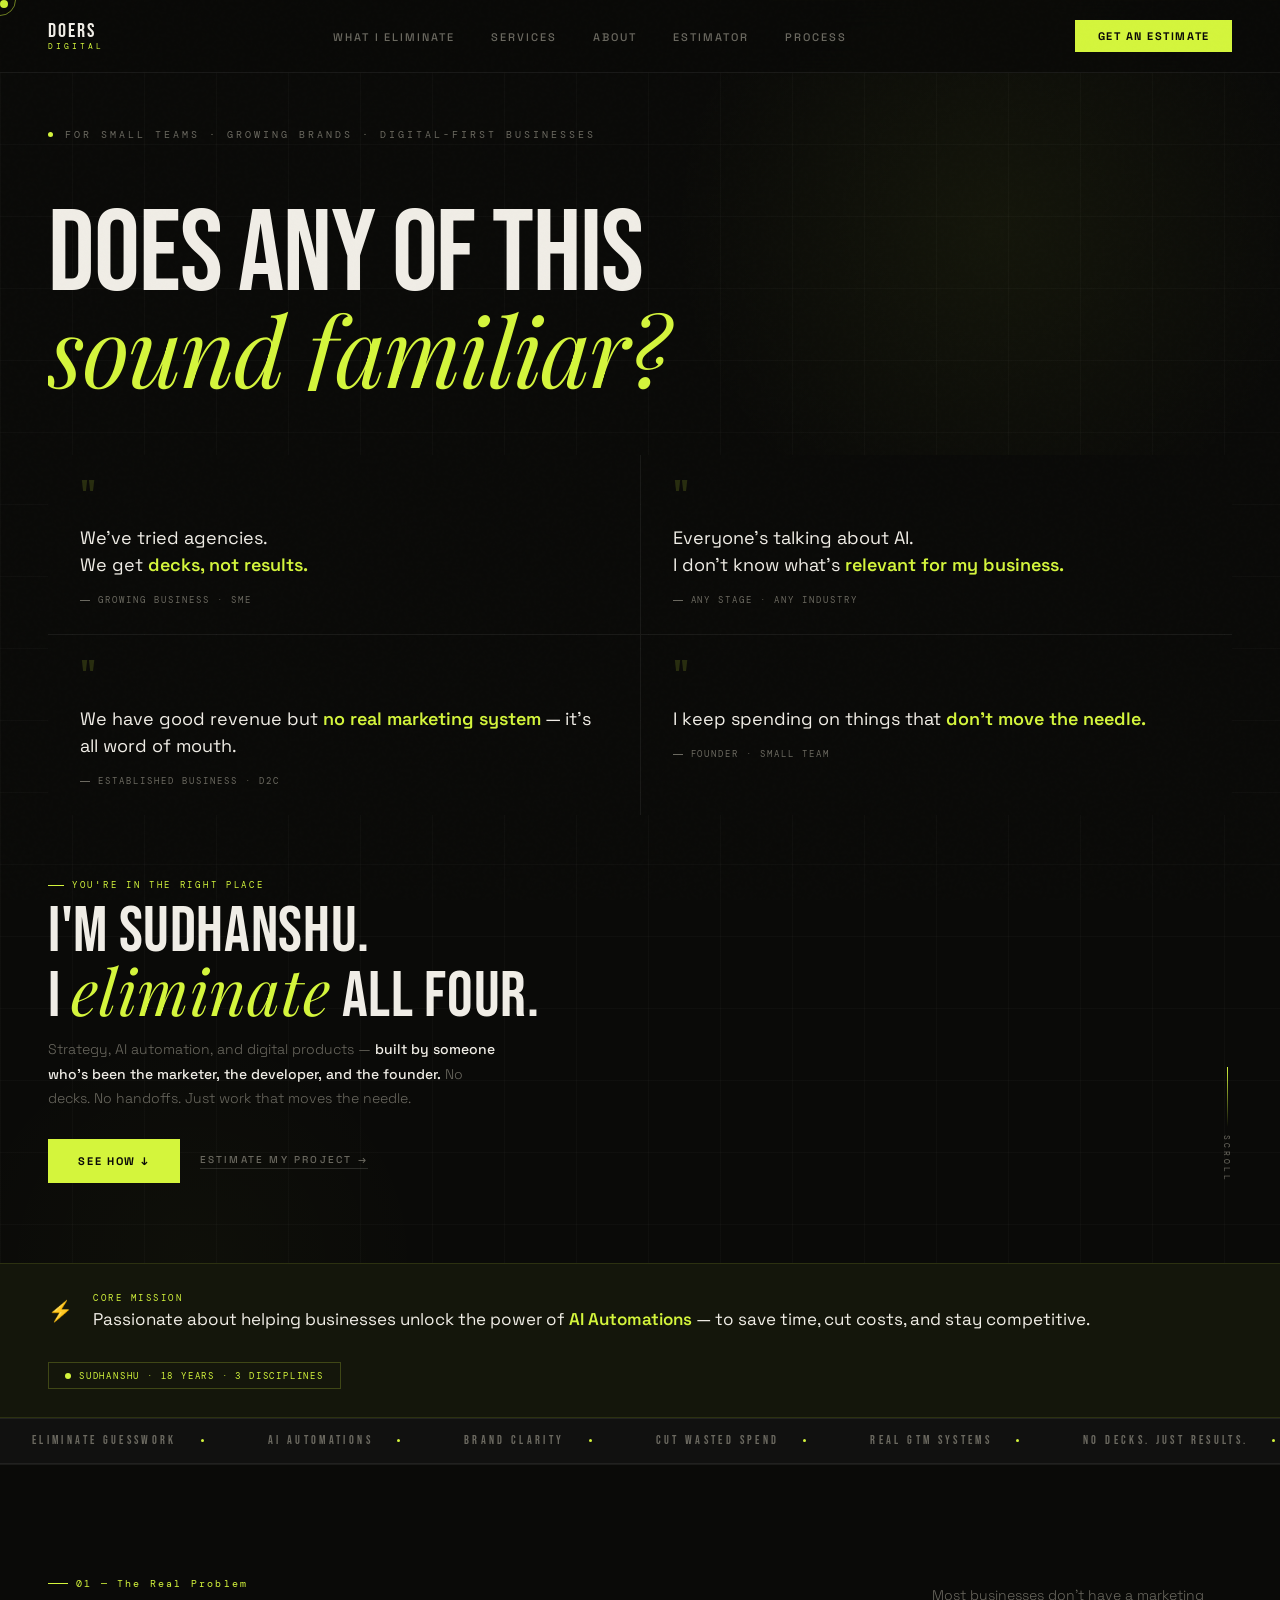
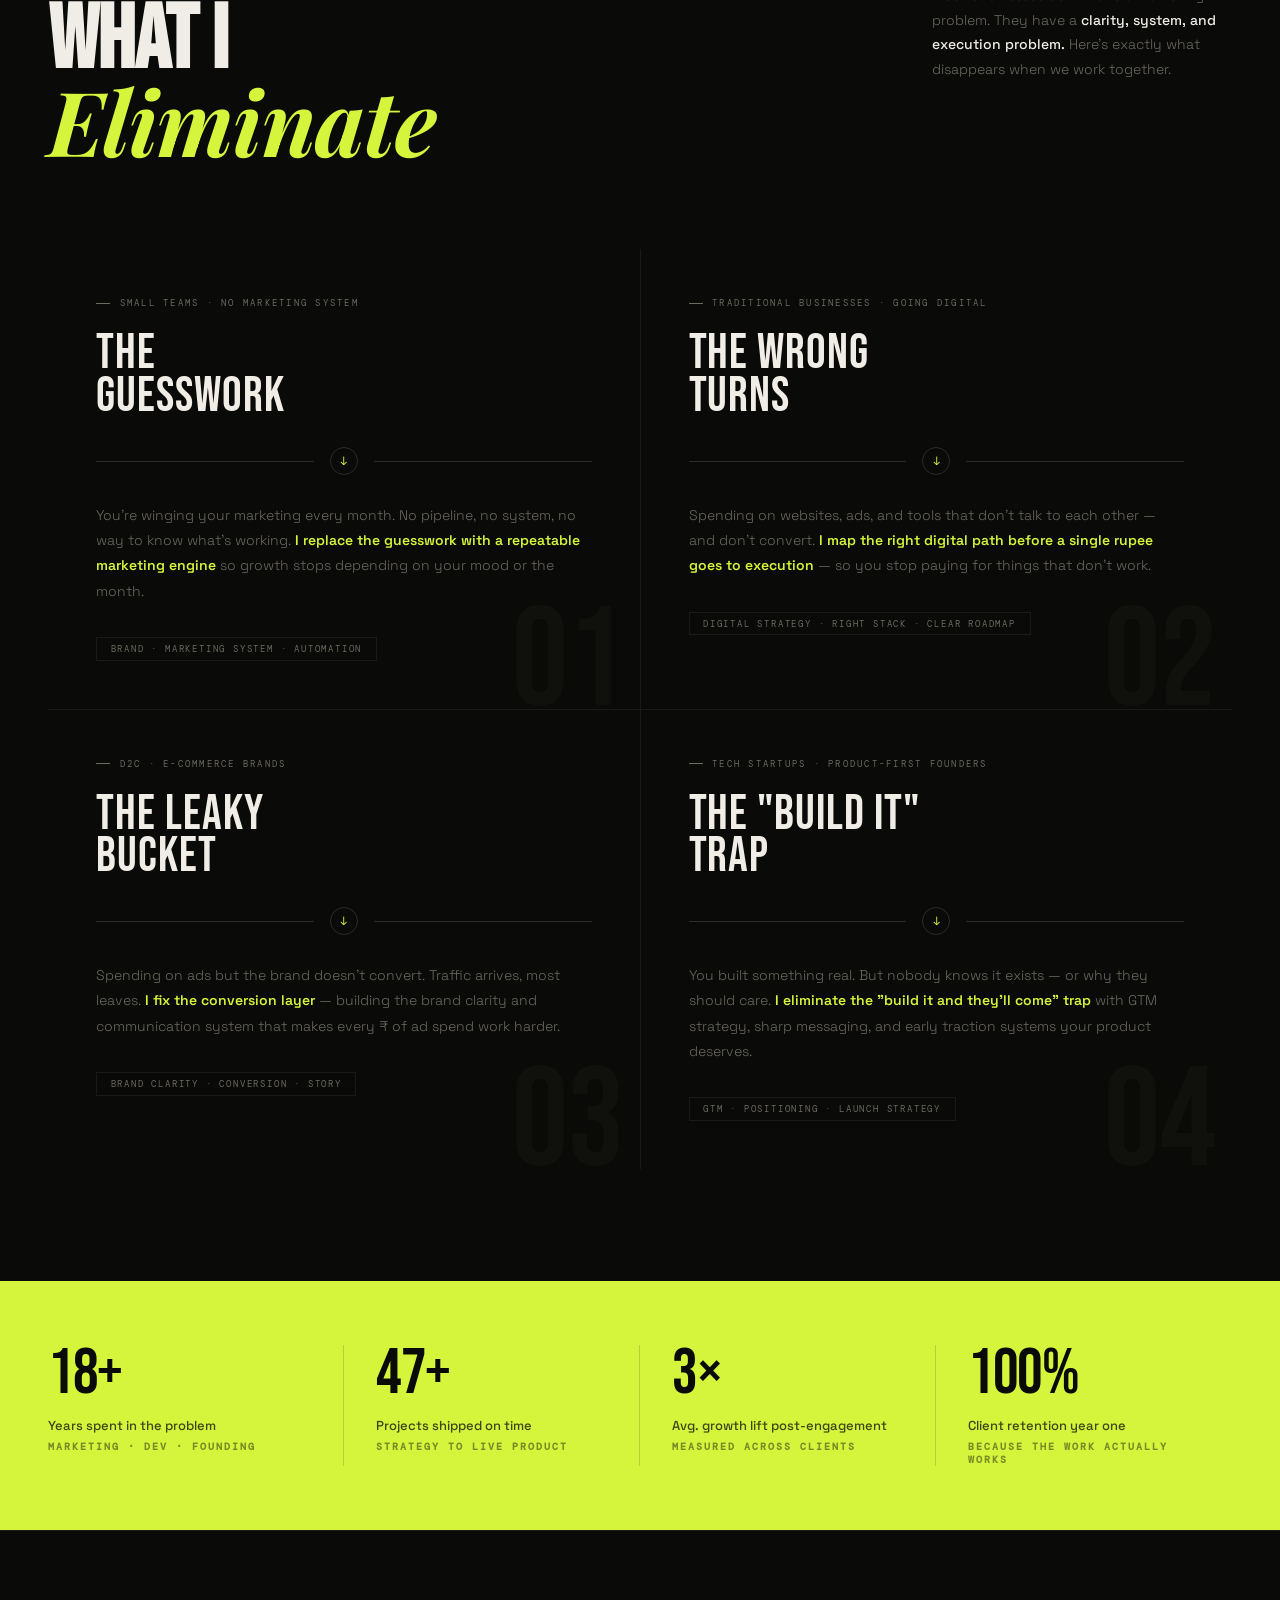
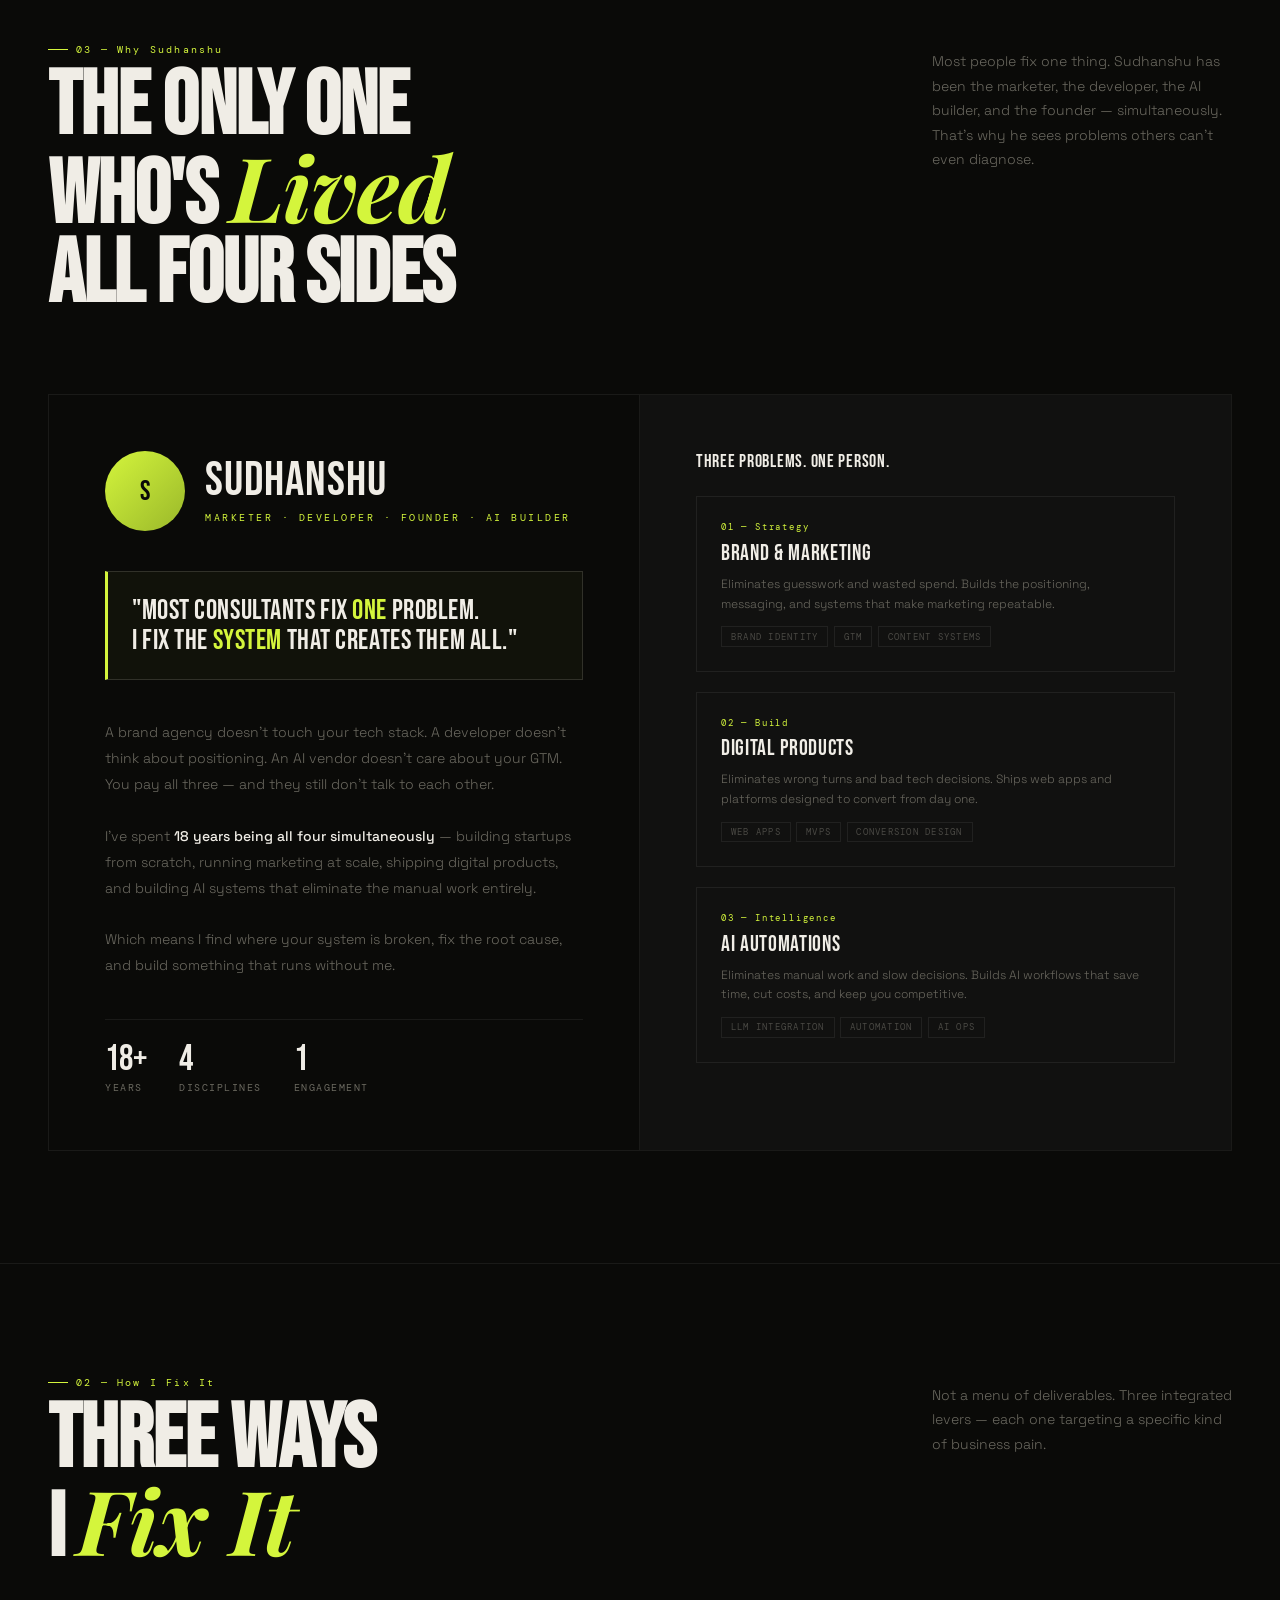
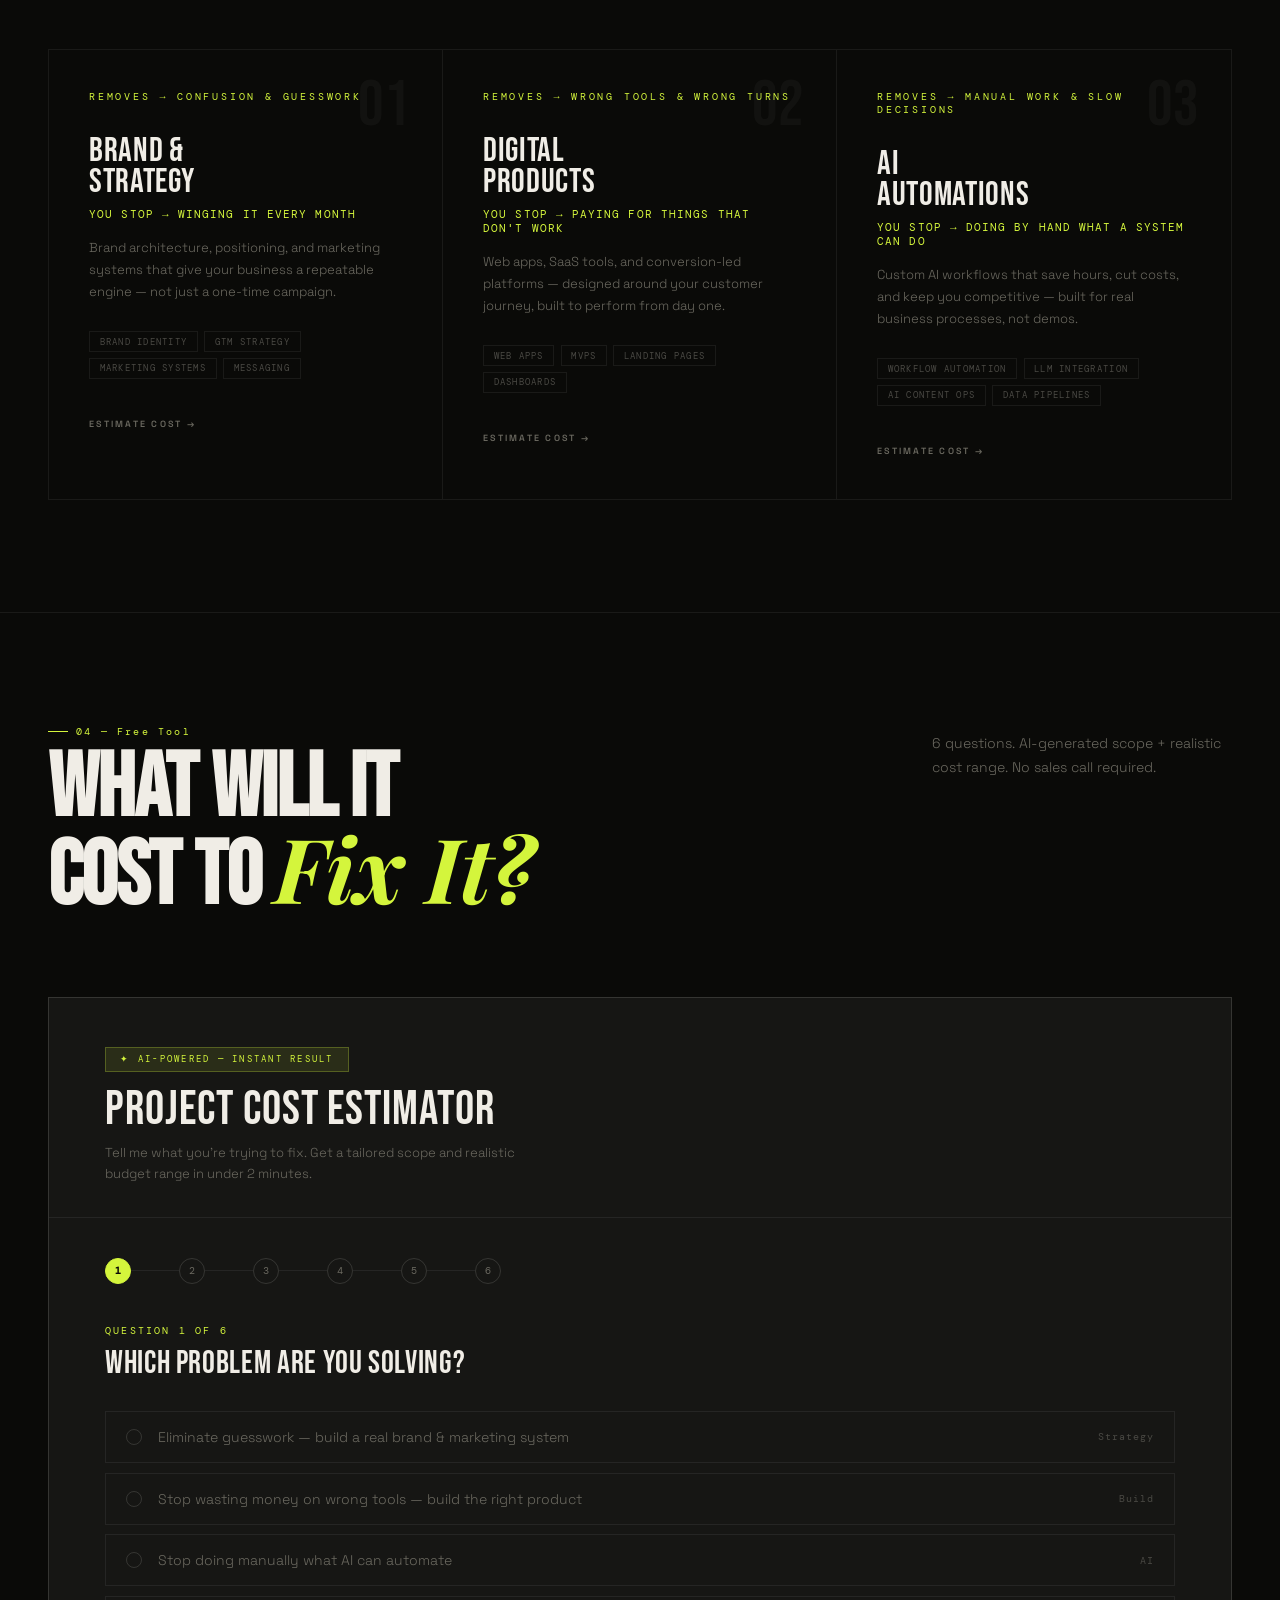
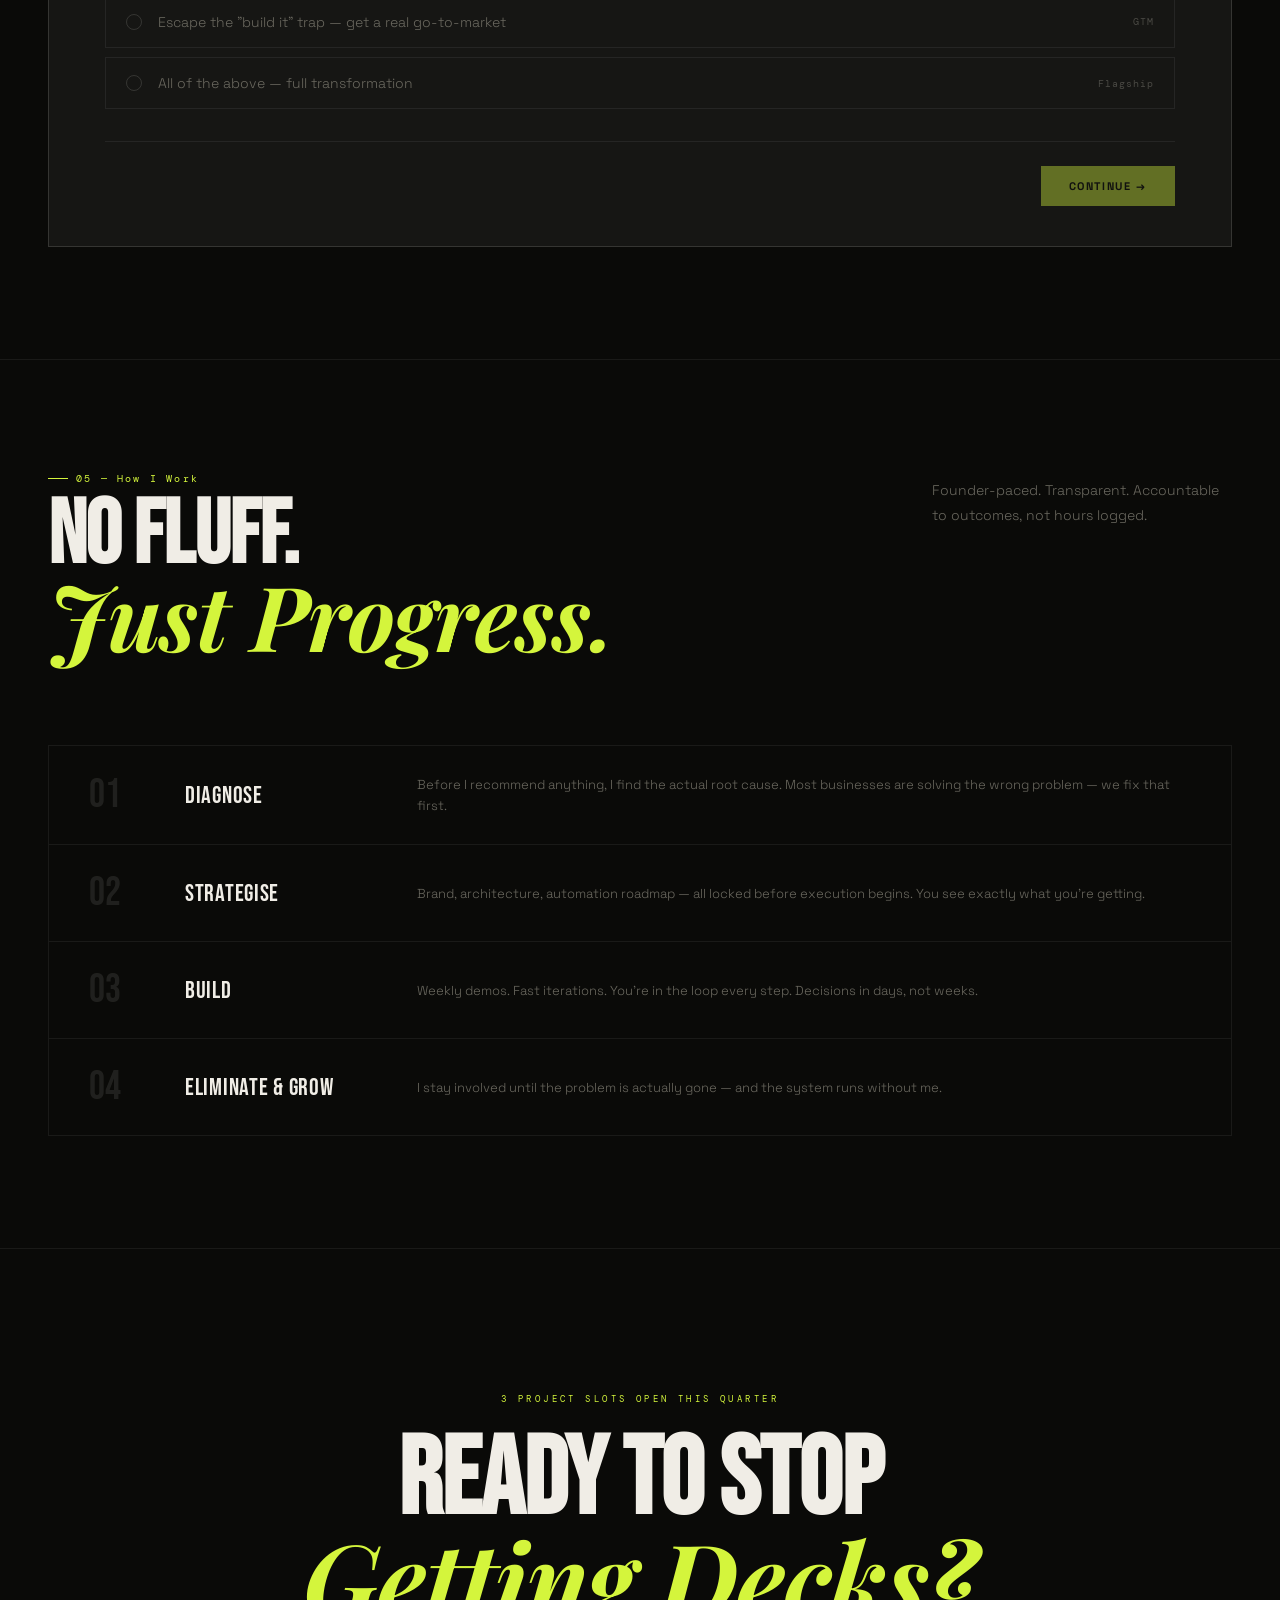
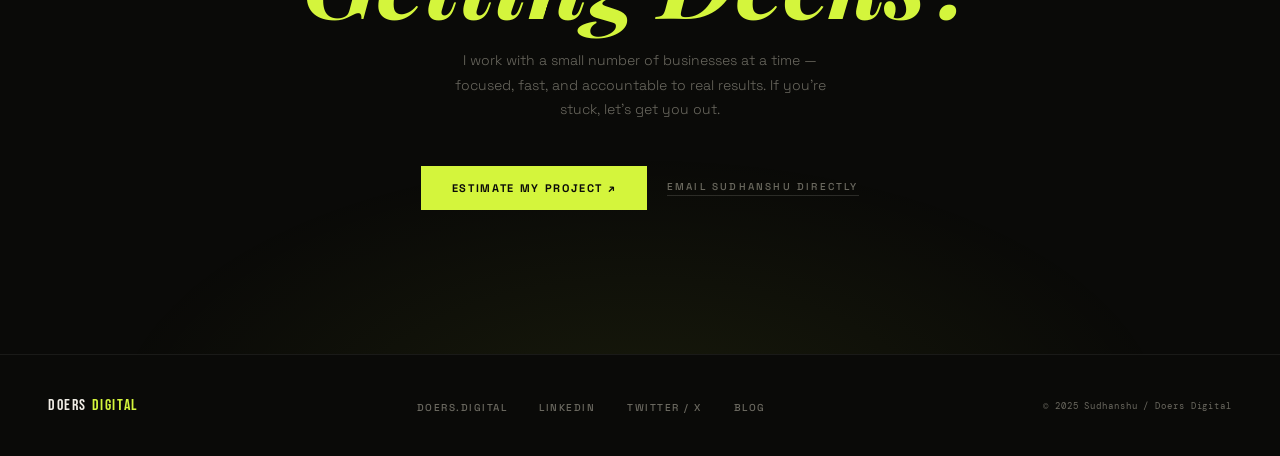
==== commit fa22cb2b: "Update fmt.Println message from 'Hello' to 'Goodbye'" ====
--- a/index.html
+++ b/index.html
@@ -4,80 +4,184 @@
 <meta charset="UTF-8">
 <meta name="viewport" content="width=device-width, initial-scale=1.0">
 <title>Doers Digital — Sudhanshu</title>
-<link rel="preconnect" href="https://fonts.googleapis.com">
 <link href="https://fonts.googleapis.com/css2?family=Space+Grotesk:wght@300;400;500;600;700&family=Bebas+Neue&family=DM+Mono:wght@300;400;500&family=Playfair+Display:ital,wght@0,900;1,400&display=swap" rel="stylesheet">
 <style>
 *,*::before,*::after{box-sizing:border-box;margin:0;padding:0}
 :root{
   --bg:#0a0a08;--bg2:#111110;--bg3:#161614;
   --text:#f0ede6;--muted:#6b6960;--muted2:#4a4944;
-  --accent:#d4f53c;--accent-dark:#9ab82a;--warm:#ff6b35;
+  --accent:#d4f53c;--accent-dark:#9ab82a;
   --border:rgba(240,237,230,0.07);--border2:rgba(240,237,230,0.14);
-  --fd:'Bebas Neue',sans-serif;
-  --fb:'Space Grotesk',sans-serif;
-  --fm:'DM Mono',monospace;
-  --fs:'Playfair Display',serif;
+  --fd:'Bebas Neue',sans-serif;--fb:'Space Grotesk',sans-serif;
+  --fm:'DM Mono',monospace;--fs:'Playfair Display',serif;
 }
 html{scroll-behavior:smooth}
 body{background:var(--bg);color:var(--text);font-family:var(--fb);overflow-x:hidden;cursor:none}
-
-/* NOISE OVERLAY */
-body::before{
-  content:'';position:fixed;inset:0;
-  background-image:url("data:image/svg+xml,%3Csvg viewBox='0 0 256 256' xmlns='http://www.w3.org/2000/svg'%3E%3Cfilter id='noise'%3E%3CfeTurbulence type='fractalNoise' baseFrequency='0.9' numOctaves='4' stitchTiles='stitch'/%3E%3C/filter%3E%3Crect width='100%25' height='100%25' filter='url(%23noise)' opacity='0.04'/%3E%3C/svg%3E");
-  pointer-events:none;z-index:1000;opacity:0.35;
-}
+body::before{content:'';position:fixed;inset:0;background-image:url("data:image/svg+xml,%3Csvg viewBox='0 0 256 256' xmlns='http://www.w3.org/2000/svg'%3E%3Cfilter id='n'%3E%3CfeTurbulence type='fractalNoise' baseFrequency='0.9' numOctaves='4' stitchTiles='stitch'/%3E%3C/filter%3E%3Crect width='100%25' height='100%25' filter='url(%23n)' opacity='0.04'/%3E%3C/svg%3E");pointer-events:none;z-index:1000;opacity:.35}
 
 /* CURSOR */
-.cur{position:fixed;top:0;left:0;width:8px;height:8px;background:var(--accent);border-radius:50%;pointer-events:none;z-index:9999;mix-blend-mode:difference;transition:width .2s,height .2s}
-.cur-ring{position:fixed;top:0;left:0;width:32px;height:32px;border:1px solid rgba(212,245,60,0.5);border-radius:50%;pointer-events:none;z-index:9998;transition:width .2s,height .2s}
+.cur{position:fixed;top:0;left:0;width:8px;height:8px;background:var(--accent);border-radius:50%;pointer-events:none;z-index:9999;mix-blend-mode:difference}
+.cur-ring{position:fixed;top:0;left:0;width:32px;height:32px;border:1px solid rgba(212,245,60,.5);border-radius:50%;pointer-events:none;z-index:9998;transition:width .2s,height .2s}
+@media(hover:none){.cur,.cur-ring{display:none}body{cursor:auto}}
 
 /* NAV */
-nav{position:fixed;top:0;left:0;right:0;z-index:500;display:flex;align-items:center;justify-content:space-between;padding:1.25rem 3rem;border-bottom:1px solid var(--border);background:rgba(10,10,8,0.9);backdrop-filter:blur(16px)}
-.nav-brand{display:flex;flex-direction:column;line-height:1;gap:1px}
+nav{position:fixed;top:0;left:0;right:0;z-index:500;display:flex;align-items:center;justify-content:space-between;padding:1.25rem 3rem;border-bottom:1px solid var(--border);background:rgba(10,10,8,.92);backdrop-filter:blur(16px)}
+.nav-brand{display:flex;flex-direction:column;line-height:1;gap:1px;text-decoration:none}
 .nav-brand .b1{font-family:var(--fd);font-size:20px;letter-spacing:.1em;color:var(--text)}
 .nav-brand .b2{font-family:var(--fm);font-size:8px;letter-spacing:.38em;color:var(--accent);text-transform:uppercase}
-.nav-links{display:flex;gap:2.5rem;list-style:none}
+.nav-links{display:flex;gap:2.25rem;list-style:none}
 .nav-links a{font-size:11px;letter-spacing:.18em;text-transform:uppercase;color:var(--muted);text-decoration:none;transition:color .2s;font-weight:500}
 .nav-links a:hover{color:var(--text)}
-.nav-cta{font-size:11px;letter-spacing:.14em;text-transform:uppercase;color:var(--bg);background:var(--accent);padding:.55rem 1.4rem;text-decoration:none;font-weight:700;transition:background .2s,transform .15s;font-family:var(--fb)}
+.nav-cta{font-size:11px;letter-spacing:.14em;text-transform:uppercase;color:var(--bg);background:var(--accent);padding:.55rem 1.4rem;text-decoration:none;font-weight:700;font-family:var(--fb);transition:background .2s,transform .15s}
 .nav-cta:hover{background:#bfdf2b;transform:scale(.98)}
-
-/* HERO */
-.hero{min-height:100vh;display:grid;grid-template-rows:auto 1fr auto;padding:9rem 3rem 4rem;position:relative;overflow:hidden}
-.hero-grid{position:absolute;inset:0;background-image:linear-gradient(rgba(240,237,230,0.025) 1px,transparent 1px),linear-gradient(90deg,rgba(240,237,230,0.025) 1px,transparent 1px);background-size:72px 72px;pointer-events:none}
-.hero-glow{position:absolute;top:-20%;right:-10%;width:60vw;height:60vw;background:radial-gradient(circle,rgba(212,245,60,0.04) 0%,transparent 65%);pointer-events:none}
-.hero-eye{display:flex;align-items:center;gap:.75rem;margin-bottom:2.5rem}
-.hero-dot{width:5px;height:5px;border-radius:50%;background:var(--accent);animation:blink 2s infinite}
+.nav-ham{display:none;flex-direction:column;gap:5px;cursor:pointer;padding:4px;background:none;border:none}
+.nav-ham span{display:block;width:22px;height:1.5px;background:var(--text);transition:all .3s}
+.nav-ham.open span:nth-child(1){transform:translateY(6.5px) rotate(45deg)}
+.nav-ham.open span:nth-child(2){opacity:0}
+.nav-ham.open span:nth-child(3){transform:translateY(-6.5px) rotate(-45deg)}
+.nav-mobile{display:none;position:fixed;inset:0;background:var(--bg);z-index:400;flex-direction:column;align-items:center;justify-content:center;gap:2.5rem}
+.nav-mobile.open{display:flex}
+.nav-mobile a{font-family:var(--fd);font-size:46px;letter-spacing:.06em;color:var(--text);text-decoration:none;transition:color .2s}
+.nav-mobile a:hover{color:var(--accent)}
+.nav-mobile .m-cta{background:var(--accent);color:var(--bg);font-size:14px;font-family:var(--fb);letter-spacing:.15em;text-transform:uppercase;padding:.9rem 2.25rem;font-weight:700;margin-top:.5rem}
+
+/* ═══════════════════════════
+   HERO — PROBLEM-FIRST
+═══════════════════════════ */
+.hero{
+  min-height:100vh;
+  padding:8rem 3rem 5rem;
+  position:relative;overflow:hidden;
+  display:flex;flex-direction:column;justify-content:center;gap:4rem;
+}
+.hero-grid{position:absolute;inset:0;background-image:linear-gradient(rgba(240,237,230,.022) 1px,transparent 1px),linear-gradient(90deg,rgba(240,237,230,.022) 1px,transparent 1px);background-size:72px 72px;pointer-events:none}
+.hero-glow{position:absolute;top:-10%;right:-5%;width:55vw;height:55vw;background:radial-gradient(circle,rgba(212,245,60,.05) 0%,transparent 65%);pointer-events:none}
+.hero-glow2{position:absolute;bottom:-20%;left:-5%;width:40vw;height:40vw;background:radial-gradient(circle,rgba(212,245,60,.025) 0%,transparent 65%);pointer-events:none}
+
+/* eyebrow */
+.hero-eye{display:flex;align-items:center;gap:.75rem;flex-wrap:wrap}
+.hero-dot{width:5px;height:5px;border-radius:50%;background:var(--accent);animation:blink 2s infinite;flex-shrink:0}
 @keyframes blink{0%,100%{opacity:1;transform:scale(1)}50%{opacity:.3;transform:scale(1.6)}}
-.hero-eye-txt{font-size:10px;letter-spacing:.32em;text-transform:uppercase;color:var(--muted);font-family:var(--fm)}
-.hero-titles{display:flex;flex-direction:column;line-height:.86;margin-bottom:3.5rem}
-.hl{display:block;overflow:hidden}
-.hl span{display:block;animation:sup .85s cubic-bezier(.16,1,.3,1) both}
-.hl:nth-child(1) span{animation-delay:.05s}
-.hl:nth-child(2) span{animation-delay:.15s}
-.hl:nth-child(3) span{animation-delay:.25s}
-.hl:nth-child(4) span{animation-delay:.35s}
-@keyframes sup{from{transform:translateY(108%);opacity:0}to{transform:translateY(0);opacity:1}}
-.td{font-family:var(--fd);font-size:clamp(68px,11.5vw,150px);letter-spacing:-.01em;color:var(--text)}
-.ti{font-family:var(--fs);font-style:italic;font-size:clamp(56px,9.5vw,124px);color:var(--accent);letter-spacing:-.02em}
-.to{font-family:var(--fd);font-size:clamp(68px,11.5vw,150px);letter-spacing:-.01em;-webkit-text-stroke:1px rgba(240,237,230,.2);color:transparent}
-.hero-bot{display:flex;align-items:flex-end;justify-content:space-between;gap:3rem}
-.hero-desc{max-width:360px;font-size:14px;line-height:1.75;color:var(--muted);font-weight:300}
-.hero-desc strong{color:var(--text);font-weight:500}
-.hero-actions{display:flex;flex-direction:column;gap:.9rem;align-items:flex-start}
-.btn-p{display:inline-flex;align-items:center;gap:.7rem;background:var(--accent);color:var(--bg);font-size:11px;font-weight:700;letter-spacing:.15em;text-transform:uppercase;padding:.9rem 1.8rem;text-decoration:none;transition:transform .2s,background .2s;font-family:var(--fb)}
+.hero-eye-txt{font-size:10px;letter-spacing:.3em;text-transform:uppercase;color:var(--muted);font-family:var(--fm)}
+
+/* opener */
+.hero-opener{
+  display:flex;flex-direction:column;gap:0;
+  overflow:hidden;
+}
+.hero-opener-q{
+  font-family:var(--fd);
+  font-size:clamp(52px,9vw,120px);
+  line-height:.88;letter-spacing:-.01em;
+  color:var(--text);
+  display:block;overflow:hidden;
+}
+.hero-opener-q span{display:block;animation:sup .9s cubic-bezier(.16,1,.3,1) .05s both}
+.hero-opener-sub{
+  font-family:var(--fs);font-style:italic;
+  font-size:clamp(44px,7.5vw,100px);
+  line-height:.88;letter-spacing:-.02em;
+  color:var(--accent);
+  display:block;overflow:hidden;
+}
+.hero-opener-sub span{display:block;animation:sup .9s cubic-bezier(.16,1,.3,1) .18s both}
+@keyframes sup{from{transform:translateY(110%);opacity:0}to{transform:translateY(0);opacity:1}}
+
+/* problem cards grid */
+.hero-problems{
+  display:grid;
+  grid-template-columns:repeat(2,1fr);
+  gap:1px;
+  background:var(--border);
+  animation:fadeUp .7s ease .4s both;
+}
+@keyframes fadeUp{from{opacity:0;transform:translateY(20px)}to{opacity:1;transform:translateY(0)}}
+
+.prob-card{
+  background:var(--bg);
+  padding:1.75rem 2rem;
+  position:relative;overflow:hidden;
+  transition:background .3s;
+  cursor:default;
+}
+.prob-card:hover{background:var(--bg2)}
+.prob-card::before{
+  content:'';position:absolute;inset:0;
+  background:linear-gradient(135deg,rgba(212,245,60,.04) 0%,transparent 60%);
+  opacity:0;transition:opacity .3s
+}
+.prob-card:hover::before{opacity:1}
+.prob-quote{
+  font-family:var(--fd);font-size:48px;line-height:.7;
+  color:rgba(212,245,60,.15);
+  display:block;margin-bottom:.5rem;
+  transition:color .3s
+}
+.prob-card:hover .prob-quote{color:rgba(212,245,60,.3)}
+.prob-text{
+  font-size:clamp(14px,1.6vw,18px);
+  line-height:1.5;
+  color:var(--text);
+  font-weight:400;
+  margin-bottom:1rem;
+}
+.prob-text em{color:var(--accent);font-style:normal;font-weight:600}
+.prob-who{
+  font-family:var(--fm);font-size:9px;letter-spacing:.22em;
+  text-transform:uppercase;color:var(--muted);
+  display:flex;align-items:center;gap:.5rem;
+}
+.prob-who::before{content:'';width:10px;height:1px;background:var(--muted)}
+
+/* hero bottom — the turn */
+.hero-turn{
+  display:flex;align-items:flex-end;justify-content:space-between;gap:3rem;
+  animation:fadeUp .7s ease .6s both;
+}
+.hero-turn-left{}
+.hero-turn-label{
+  font-family:var(--fm);font-size:9px;letter-spacing:.3em;
+  text-transform:uppercase;color:var(--accent);
+  margin-bottom:.75rem;
+  display:flex;align-items:center;gap:.5rem;
+}
+.hero-turn-label::before{content:'';width:16px;height:1px;background:var(--accent)}
+.hero-turn-h{
+  font-family:var(--fd);
+  font-size:clamp(36px,5vw,64px);
+  line-height:.9;letter-spacing:.01em;color:var(--text);
+  margin-bottom:.75rem;
+}
+.hero-turn-h em{font-family:var(--fs);font-style:italic;color:var(--accent)}
+.hero-turn-sub{
+  font-size:14px;line-height:1.75;color:var(--muted);
+  font-weight:300;max-width:460px;margin-bottom:1.75rem;
+}
+.hero-turn-sub strong{color:var(--text);font-weight:500}
+.hero-actions{display:flex;align-items:center;gap:1.25rem;flex-wrap:wrap}
+.btn-p{display:inline-flex;align-items:center;gap:.7rem;background:var(--accent);color:var(--bg);font-size:11px;font-weight:700;letter-spacing:.15em;text-transform:uppercase;padding:.95rem 1.9rem;text-decoration:none;transition:transform .2s,background .2s;font-family:var(--fb)}
 .btn-p:hover{transform:translate(-2px,-2px);background:#bfdf2b}
 .btn-g{display:inline-flex;align-items:center;gap:.4rem;color:var(--muted);font-size:10px;letter-spacing:.22em;text-transform:uppercase;text-decoration:none;font-weight:500;border-bottom:1px solid var(--border2);padding-bottom:2px;transition:color .2s,border-color .2s}
 .btn-g:hover{color:var(--text);border-color:var(--text)}
+.hero-turn-right{flex-shrink:0}
 .scroll-ind{display:flex;flex-direction:column;align-items:center;gap:.5rem}
-.scroll-line{width:1px;height:56px;background:linear-gradient(var(--accent),transparent);animation:sline 1.8s ease infinite}
+.scroll-line{width:1px;height:60px;background:linear-gradient(var(--accent),transparent);animation:sline 1.8s ease infinite}
 @keyframes sline{0%{transform:scaleY(0);transform-origin:top}50%{transform:scaleY(1);transform-origin:top}51%{transform:scaleY(1);transform-origin:bottom}100%{transform:scaleY(0);transform-origin:bottom}}
 .scroll-lbl{font-size:8px;letter-spacing:.38em;text-transform:uppercase;color:var(--muted);font-family:var(--fm);writing-mode:vertical-rl}
 
+/* PASSION BANNER */
+.tax-banner{padding:1.75rem 3rem;background:rgba(212,245,60,.05);border-top:1px solid rgba(212,245,60,.12);border-bottom:1px solid rgba(212,245,60,.12);display:flex;align-items:center;justify-content:space-between;gap:2rem;flex-wrap:wrap}
+.tax-left{display:flex;align-items:center;gap:1.25rem}
+.tax-icon{font-size:20px;flex-shrink:0}
+.tax-label{font-family:var(--fm);font-size:9px;letter-spacing:.28em;text-transform:uppercase;color:var(--accent);margin-bottom:.25rem}
+.tax-text{font-size:clamp(13px,2vw,17px);color:var(--text);font-weight:400;line-height:1.3}
+.tax-text em{font-style:normal;color:var(--accent);font-weight:600}
+.tax-badge{display:inline-flex;align-items:center;gap:.5rem;border:1px solid rgba(212,245,60,.22);color:var(--accent);font-family:var(--fm);font-size:9px;letter-spacing:.2em;text-transform:uppercase;padding:.4rem 1rem;white-space:nowrap;flex-shrink:0}
+.tax-badge::before{content:'';width:6px;height:6px;border-radius:50%;background:var(--accent);animation:blink 1.5s infinite}
+
 /* MARQUEE */
 .mq-wrap{border-top:1px solid var(--border);border-bottom:1px solid var(--border);padding:.9rem 0;background:var(--bg2);overflow:hidden}
-.mq-track{display:flex;width:max-content;animation:mq 28s linear infinite}
+.mq-track{display:flex;width:max-content;animation:mq 30s linear infinite}
 @keyframes mq{from{transform:translateX(0)}to{transform:translateX(-50%)}}
 .mq-item{display:flex;align-items:center;gap:1.5rem;padding:0 2rem;white-space:nowrap}
 .mq-item span{font-family:var(--fd);font-size:12px;letter-spacing:.28em;color:var(--muted);text-transform:uppercase}
@@ -85,120 +189,136 @@
 
 /* SECTIONS */
 .sec{padding:7rem 3rem;border-top:1px solid var(--border)}
-.sec-hdr{display:flex;align-items:flex-start;justify-content:space-between;margin-bottom:4.5rem;gap:2rem}
+.sec-hdr{display:flex;align-items:flex-start;justify-content:space-between;gap:3rem;margin-bottom:5rem}
 .sec-tag{font-family:var(--fm);font-size:10px;letter-spacing:.22em;color:var(--accent);display:flex;align-items:center;gap:.5rem;margin-bottom:.75rem}
 .sec-tag::before{content:'';display:block;width:20px;height:1px;background:var(--accent)}
-.sec-h{font-family:var(--fd);font-size:clamp(44px,6.5vw,88px);line-height:.9;letter-spacing:-.01em}
+.sec-h{font-family:var(--fd);font-size:clamp(40px,7vw,96px);line-height:.88;letter-spacing:-.01em}
 .sec-h em{font-family:var(--fs);font-style:italic;color:var(--accent)}
-.sec-sub{max-width:260px;font-size:13px;line-height:1.7;color:var(--muted);font-weight:300;padding-top:.4rem}
-
-/* ABOUT / PERSONAL */
-.about-wrap{display:grid;grid-template-columns:1fr 1fr;gap:0;border:1px solid var(--border)}
-.about-left{padding:3.5rem;border-right:1px solid var(--border);display:flex;flex-direction:column;justify-content:space-between;gap:3rem}
-.about-avatar{width:80px;height:80px;border-radius:50%;background:linear-gradient(135deg,var(--accent) 0%,var(--accent-dark) 100%);display:flex;align-items:center;justify-content:center;font-family:var(--fd);font-size:28px;color:var(--bg);letter-spacing:.05em;flex-shrink:0}
+.sec-sub{font-size:14px;line-height:1.75;color:var(--muted);font-weight:300;max-width:300px;padding-top:.4rem}
+.sec-sub strong{color:var(--text);font-weight:500}
+
+/* ELIMINATION CARDS */
+.elim-grid{display:grid;grid-template-columns:1fr 1fr;gap:1px;background:var(--border)}
+.elim-card{background:var(--bg);padding:3rem;position:relative;overflow:hidden;transition:background .35s;cursor:default;opacity:0}
+.elim-card.revealed{animation:cardReveal .6s cubic-bezier(.16,1,.3,1) forwards}
+@keyframes cardReveal{from{opacity:0;transform:translateY(28px)}to{opacity:1;transform:translateY(0)}}
+.elim-card:hover{background:var(--bg2)}
+.elim-card::before{content:'';position:absolute;inset:0;background:linear-gradient(135deg,rgba(212,245,60,.045) 0%,transparent 55%);opacity:0;transition:opacity .4s}
+.elim-card:hover::before{opacity:1}
+.elim-ghost{position:absolute;bottom:-1.5rem;right:1rem;font-family:var(--fd);font-size:140px;line-height:1;color:rgba(240,237,230,.028);pointer-events:none;transition:color .35s}
+.elim-card:hover .elim-ghost{color:rgba(212,245,60,.045)}
+.elim-who{font-family:var(--fm);font-size:9px;letter-spacing:.25em;text-transform:uppercase;color:var(--muted);margin-bottom:1.5rem;display:flex;align-items:center;gap:.6rem}
+.elim-who::before{content:'';width:14px;height:1px;background:var(--muted);flex-shrink:0}
+.elim-pain{font-family:var(--fd);font-size:clamp(30px,3.8vw,50px);line-height:.88;letter-spacing:.02em;color:var(--text);margin-bottom:1.75rem}
+.elim-div{display:flex;align-items:center;gap:1rem;margin-bottom:1.75rem}
+.elim-div-line{flex:1;height:1px;background:var(--border2)}
+.elim-div-icon{width:28px;height:28px;border:1px solid var(--border2);border-radius:50%;display:flex;align-items:center;justify-content:center;font-size:12px;color:var(--accent);flex-shrink:0;transition:background .3s,border-color .3s}
+.elim-card:hover .elim-div-icon{background:rgba(212,245,60,.12);border-color:rgba(212,245,60,.3)}
+.elim-result{font-size:14px;line-height:1.8;color:var(--muted);font-weight:300;margin-bottom:2rem}
+.elim-result strong{color:var(--accent);font-weight:600}
+.elim-foot{display:inline-flex;align-items:center;gap:.5rem;font-family:var(--fm);font-size:9px;letter-spacing:.2em;text-transform:uppercase;color:var(--muted);border:1px solid var(--border);padding:.3rem .85rem;transition:all .3s}
+.elim-card:hover .elim-foot{border-color:rgba(212,245,60,.28);color:var(--accent)}
+
+/* STATS */
+.stats-band{background:var(--accent);padding:4rem 3rem;display:grid;grid-template-columns:repeat(4,1fr)}
+.stat-i{padding:0 2rem;border-right:1px solid rgba(10,10,8,.15);display:flex;flex-direction:column}
+.stat-i:first-child{padding-left:0}
+.stat-i:last-child{border-right:none}
+.stat-n{font-family:var(--fd);font-size:clamp(44px,5vw,68px);line-height:.9;color:var(--bg);letter-spacing:-.02em;font-variant-numeric:tabular-nums;min-height:1em}
+.stat-outcome{font-size:13px;color:rgba(10,10,8,.75);font-weight:500;line-height:1.3;margin-top:.6rem}
+.stat-l{font-size:10px;letter-spacing:.2em;text-transform:uppercase;color:rgba(10,10,8,.45);font-weight:600;font-family:var(--fm);margin-top:.3rem}
+
+/* ABOUT */
+.about-wrap{display:grid;grid-template-columns:1fr 1fr;border:1px solid var(--border)}
+.about-left{padding:3.5rem;border-right:1px solid var(--border);display:flex;flex-direction:column;gap:2.5rem}
+.about-avatar{width:80px;height:80px;border-radius:50%;background:linear-gradient(135deg,var(--accent) 0%,var(--accent-dark) 100%);display:flex;align-items:center;justify-content:center;font-family:var(--fd);font-size:28px;color:var(--bg);flex-shrink:0}
 .about-name-block{display:flex;align-items:center;gap:1.25rem}
 .about-name{font-family:var(--fd);font-size:48px;line-height:.9;letter-spacing:.02em}
 .about-title{font-family:var(--fm);font-size:10px;letter-spacing:.25em;text-transform:uppercase;color:var(--accent);margin-top:.5rem}
-.about-bio{font-size:15px;line-height:1.8;color:var(--muted);font-weight:300}
+.about-hook{font-family:var(--fd);font-size:clamp(20px,2.5vw,28px);line-height:1.05;letter-spacing:.02em;color:var(--text);padding:1.5rem;border:1px solid var(--border2);border-left:3px solid var(--accent);background:rgba(212,245,60,.03)}
+.about-hook em{color:var(--accent);font-style:normal}
+.about-bio{font-size:14px;line-height:1.85;color:var(--muted);font-weight:300}
 .about-bio strong{color:var(--text);font-weight:500}
-.about-stats{display:flex;gap:2.5rem}
-.about-stat-n{font-family:var(--fd);font-size:40px;line-height:.9;color:var(--text)}
-.about-stat-l{font-size:10px;letter-spacing:.18em;text-transform:uppercase;color:var(--muted);font-family:var(--fm);margin-top:.3rem}
-.about-right{padding:3.5rem;display:flex;flex-direction:column;gap:1.5rem;background:var(--bg2)}
-.about-right-head{font-family:var(--fd);font-size:22px;letter-spacing:.04em;color:var(--text);margin-bottom:.5rem}
-.skill-row{display:flex;align-items:center;justify-content:space-between;padding:1rem 0;border-bottom:1px solid var(--border)}
-.skill-row:last-child{border-bottom:none}
-.skill-name{font-size:13px;font-weight:500;color:var(--text)}
-.skill-bar-wrap{flex:1;max-width:160px;height:2px;background:var(--border2);margin:0 1.5rem;position:relative}
-.skill-bar{height:100%;background:var(--accent);animation:grow 1s ease both}
-@keyframes grow{from{width:0}to{width:var(--w)}}
-.skill-yr{font-family:var(--fm);font-size:10px;color:var(--muted);letter-spacing:.12em}
-.about-tag-wrap{display:flex;flex-wrap:wrap;gap:.5rem;margin-top:auto;padding-top:1.5rem;border-top:1px solid var(--border)}
-.tag{display:inline-block;font-size:10px;letter-spacing:.15em;text-transform:uppercase;border:1px solid var(--border2);color:var(--muted);padding:.3rem .75rem;font-family:var(--fm);transition:all .2s}
-.tag:hover{border-color:var(--accent);color:var(--accent)}
+.about-proof{display:flex;gap:2rem;flex-wrap:wrap;padding-top:1.5rem;border-top:1px solid var(--border)}
+.ap-n{font-family:var(--fd);font-size:36px;line-height:.9;color:var(--text)}
+.ap-l{font-size:10px;letter-spacing:.15em;text-transform:uppercase;color:var(--muted);font-family:var(--fm);margin-top:.3rem}
+.about-right{padding:3.5rem;display:flex;flex-direction:column;gap:1.25rem;background:var(--bg2)}
+.about-right-head{font-family:var(--fd);font-size:18px;letter-spacing:.04em;color:var(--text);margin-bottom:.25rem}
+.elim-pillar{padding:1.5rem;border:1px solid var(--border);transition:all .3s;cursor:default}
+.elim-pillar:hover{border-color:rgba(212,245,60,.25);background:rgba(212,245,60,.03)}
+.ep-num{font-family:var(--fm);font-size:9px;letter-spacing:.2em;color:var(--accent);margin-bottom:.4rem}
+.ep-title{font-family:var(--fd);font-size:22px;letter-spacing:.03em;color:var(--text);margin-bottom:.5rem}
+.ep-desc{font-size:12px;line-height:1.65;color:var(--muted);font-weight:300}
+.ep-tags{display:flex;flex-wrap:wrap;gap:.35rem;margin-top:.75rem}
+.ep-tag{font-size:9px;letter-spacing:.14em;text-transform:uppercase;border:1px solid var(--border);color:var(--muted2);padding:.2rem .55rem;font-family:var(--fm)}
 
 /* SERVICES */
 .svc-grid{display:grid;grid-template-columns:repeat(3,1fr);border:1px solid var(--border)}
-.svc-card{padding:2.5rem;border-right:1px solid var(--border);position:relative;overflow:hidden;transition:background .3s;cursor:default}
+.svc-card{padding:2.5rem;border-right:1px solid var(--border);position:relative;overflow:hidden;transition:background .3s}
 .svc-card:last-child{border-right:none}
 .svc-card:hover{background:var(--bg2)}
-.svc-card::after{content:'';position:absolute;inset:0;background:linear-gradient(135deg,rgba(212,245,60,0.05) 0%,transparent 55%);opacity:0;transition:opacity .3s}
+.svc-card::after{content:'';position:absolute;inset:0;background:linear-gradient(135deg,rgba(212,245,60,.05) 0%,transparent 55%);opacity:0;transition:opacity .3s}
 .svc-card:hover::after{opacity:1}
 .svc-ico{font-size:10px;font-family:var(--fm);letter-spacing:.28em;color:var(--accent);text-transform:uppercase;margin-bottom:2rem}
 .svc-n-big{position:absolute;top:1.5rem;right:2rem;font-family:var(--fd);font-size:64px;color:rgba(240,237,230,.04);line-height:1;pointer-events:none}
-.svc-name{font-family:var(--fd);font-size:34px;line-height:.92;letter-spacing:.02em;margin-bottom:1.25rem}
+.svc-name{font-family:var(--fd);font-size:34px;line-height:.92;letter-spacing:.02em;margin-bottom:.6rem}
+.svc-outcome{font-size:11px;font-family:var(--fm);letter-spacing:.1em;color:var(--accent);margin-bottom:1rem;text-transform:uppercase}
 .svc-desc{font-size:13px;line-height:1.7;color:var(--muted);font-weight:300;margin-bottom:1.75rem}
 .svc-pills{display:flex;flex-wrap:wrap;gap:.4rem;margin-bottom:2rem}
 .svc-pill{font-size:9px;letter-spacing:.14em;text-transform:uppercase;border:1px solid var(--border);color:var(--muted2);padding:.2rem .6rem;font-family:var(--fm)}
 .svc-lnk{font-size:9px;letter-spacing:.25em;text-transform:uppercase;color:var(--muted);text-decoration:none;font-weight:600;transition:color .2s}
 .svc-lnk:hover{color:var(--accent)}
 
-/* STATS BAND */
-.stats-band{background:var(--accent);padding:3.5rem 3rem;display:grid;grid-template-columns:repeat(4,1fr)}
-.stat-i{padding:0 2rem;border-right:1px solid rgba(10,10,8,.15);display:flex;flex-direction:column;gap:.2rem}
-.stat-i:first-child{padding-left:0}
-.stat-i:last-child{border-right:none}
-.stat-n{font-family:var(--fd);font-size:60px;line-height:.9;color:var(--bg);letter-spacing:-.02em}
-.stat-l{font-size:10px;letter-spacing:.2em;text-transform:uppercase;color:rgba(10,10,8,.5);font-weight:600;font-family:var(--fm)}
-
-/* LEAD MAGNET — ESTIMATOR */
-.estimator-wrap{background:var(--bg3);border:1px solid var(--border2);padding:0;overflow:hidden}
-.est-header{padding:3rem 3.5rem 2rem;border-bottom:1px solid var(--border);display:flex;align-items:flex-start;justify-content:space-between;gap:2rem}
+/* ESTIMATOR */
+.estimator-wrap{background:var(--bg3);border:1px solid var(--border2);overflow:hidden}
+.est-header{padding:3rem 3.5rem 2rem;border-bottom:1px solid var(--border)}
 .est-badge{display:inline-flex;align-items:center;gap:.5rem;background:rgba(212,245,60,.1);border:1px solid rgba(212,245,60,.25);color:var(--accent);font-size:9px;letter-spacing:.25em;text-transform:uppercase;padding:.35rem .9rem;font-family:var(--fm);margin-bottom:1rem}
-.est-title{font-family:var(--fd);font-size:48px;line-height:.9;letter-spacing:.02em}
-.est-sub{font-size:13px;color:var(--muted);font-weight:300;line-height:1.6;max-width:360px;margin-top:.75rem}
+.est-title{font-family:var(--fd);font-size:clamp(28px,4.5vw,48px);line-height:.9;letter-spacing:.02em}
+.est-sub{font-size:13px;color:var(--muted);font-weight:300;line-height:1.6;max-width:420px;margin-top:.75rem}
 .est-body{padding:2.5rem 3.5rem}
-
-/* STEP INDICATOR */
-.step-ind{display:flex;align-items:center;gap:0;margin-bottom:2.5rem}
-.step-dot{width:28px;height:28px;border-radius:50%;border:1px solid var(--border2);display:flex;align-items:center;justify-content:center;font-family:var(--fm);font-size:10px;color:var(--muted);transition:all .3s;flex-shrink:0}
+.step-ind{display:flex;align-items:center;margin-bottom:2.5rem}
+.step-dot{width:26px;height:26px;border-radius:50%;border:1px solid var(--border2);display:flex;align-items:center;justify-content:center;font-family:var(--fm);font-size:10px;color:var(--muted);transition:all .3s;flex-shrink:0}
 .step-dot.active{background:var(--accent);border-color:var(--accent);color:var(--bg);font-weight:700}
 .step-dot.done{background:rgba(212,245,60,.15);border-color:rgba(212,245,60,.4);color:var(--accent)}
 .step-line{flex:1;height:1px;background:var(--border);max-width:48px}
 .step-line.done{background:rgba(212,245,60,.3)}
-
-/* QUESTION BLOCK */
 .q-block{display:none;animation:fadeIn .35s ease}
 .q-block.active{display:block}
 @keyframes fadeIn{from{opacity:0;transform:translateY(8px)}to{opacity:1;transform:translateY(0)}}
 .q-label{font-family:var(--fm);font-size:10px;letter-spacing:.22em;text-transform:uppercase;color:var(--accent);margin-bottom:.75rem}
-.q-text{font-family:var(--fd);font-size:32px;line-height:.95;letter-spacing:.02em;margin-bottom:2rem}
+.q-text{font-family:var(--fd);font-size:clamp(20px,3.5vw,32px);line-height:.95;letter-spacing:.02em;margin-bottom:2rem}
 .q-opts{display:flex;flex-direction:column;gap:.6rem}
 .q-opt{display:flex;align-items:center;gap:1rem;padding:1rem 1.25rem;border:1px solid var(--border);cursor:pointer;transition:all .2s;user-select:none}
 .q-opt:hover{border-color:var(--border2);background:rgba(240,237,230,.03)}
 .q-opt.sel{border-color:var(--accent);background:rgba(212,245,60,.06)}
-.q-opt-radio{width:16px;height:16px;border-radius:50%;border:1px solid var(--border2);flex-shrink:0;transition:all .2s;display:flex;align-items:center;justify-content:center}
+.q-opt-radio{width:16px;height:16px;border-radius:50%;border:1px solid var(--border2);flex-shrink:0;display:flex;align-items:center;justify-content:center;transition:all .2s}
 .q-opt.sel .q-opt-radio{border-color:var(--accent);background:var(--accent)}
 .q-opt.sel .q-opt-radio::after{content:'';width:6px;height:6px;border-radius:50%;background:var(--bg)}
-.q-opt-txt{font-size:14px;color:var(--muted);font-weight:300;transition:color .2s}
+.q-opt-txt{font-size:14px;color:var(--muted);font-weight:300;transition:color .2s;flex:1}
 .q-opt.sel .q-opt-txt{color:var(--text)}
-.q-opt-val{font-family:var(--fm);font-size:10px;color:var(--muted2);margin-left:auto;letter-spacing:.1em}
+.q-opt-val{font-family:var(--fm);font-size:10px;color:var(--muted2);letter-spacing:.1em;white-space:nowrap}
 .q-opt.sel .q-opt-val{color:var(--accent)}
-
-/* NAV BUTTONS */
 .est-nav{display:flex;align-items:center;justify-content:space-between;margin-top:2rem;padding-top:1.5rem;border-top:1px solid var(--border)}
 .est-back{font-size:10px;letter-spacing:.2em;text-transform:uppercase;color:var(--muted);background:none;border:none;cursor:pointer;font-family:var(--fb);font-weight:600;transition:color .2s;padding:0}
 .est-back:hover{color:var(--text)}
 .est-next{display:inline-flex;align-items:center;gap:.6rem;background:var(--accent);color:var(--bg);font-size:11px;font-weight:700;letter-spacing:.15em;text-transform:uppercase;padding:.8rem 1.75rem;border:none;cursor:pointer;font-family:var(--fb);transition:background .2s,transform .15s}
 .est-next:hover{background:#bfdf2b;transform:translate(-1px,-1px)}
 .est-next:disabled{opacity:.4;cursor:not-allowed;transform:none}
-
-/* RESULT */
 .result-block{display:none;animation:fadeIn .4s ease}
 .result-block.show{display:block}
-.result-score-wrap{display:grid;grid-template-columns:1fr 1fr 1fr;gap:1px;background:var(--border);margin-bottom:2rem}
+.result-score-wrap{display:grid;grid-template-columns:repeat(3,1fr);gap:1px;background:var(--border);margin-bottom:2rem}
 .r-card{background:var(--bg2);padding:1.75rem}
 .r-card-lbl{font-family:var(--fm);font-size:9px;letter-spacing:.25em;text-transform:uppercase;color:var(--muted);margin-bottom:.5rem}
-.r-card-val{font-family:var(--fd);font-size:48px;line-height:.9;color:var(--accent)}
+.r-card-val{font-family:var(--fd);font-size:44px;line-height:.9;color:var(--accent)}
 .r-card-sub{font-size:12px;color:var(--muted);margin-top:.4rem;font-weight:300}
 .result-breakdown{margin-bottom:2rem}
-.rb-row{display:flex;align-items:center;justify-content:space-between;padding:.9rem 0;border-bottom:1px solid var(--border)}
+.rb-row{display:flex;align-items:flex-start;justify-content:space-between;padding:.9rem 0;border-bottom:1px solid var(--border);gap:1rem}
 .rb-row:last-child{border-bottom:none}
-.rb-name{font-size:13px;color:var(--text);font-weight:400}
-.rb-range{font-family:var(--fm);font-size:12px;color:var(--accent);letter-spacing:.05em}
+.rb-name{font-size:13px;color:var(--text)}
+.rb-range{font-family:var(--fm);font-size:12px;color:var(--accent);text-align:right}
 .ai-response-wrap{background:rgba(212,245,60,.04);border:1px solid rgba(212,245,60,.15);padding:1.75rem;margin-bottom:2rem}
 .ai-lbl{font-family:var(--fm);font-size:9px;letter-spacing:.25em;text-transform:uppercase;color:var(--accent);margin-bottom:.75rem;display:flex;align-items:center;gap:.5rem}
-.ai-lbl::before{content:'';width:6px;height:6px;border-radius:50%;background:var(--accent);animation:blink 1.5s infinite}
+.ai-lbl::before{content:'';width:6px;height:6px;border-radius:50%;background:var(--accent);animation:blink 1.5s infinite;flex-shrink:0}
 .ai-text{font-size:13px;line-height:1.8;color:var(--muted);font-weight:300}
 .ai-text strong{color:var(--text);font-weight:500}
 .loading-dots{display:inline-flex;gap:4px;align-items:center}
@@ -206,49 +326,93 @@
 .loading-dots span:nth-child(2){animation-delay:.15s}
 .loading-dots span:nth-child(3){animation-delay:.3s}
 @keyframes ldot{0%,80%,100%{transform:scale(.5);opacity:.4}40%{transform:scale(1);opacity:1}}
-.result-cta{display:flex;gap:1rem;padding-top:1rem}
+.result-cta{display:flex;gap:1rem;flex-wrap:wrap;padding-top:1rem}
 .btn-reset{background:none;border:1px solid var(--border2);color:var(--muted);font-size:10px;letter-spacing:.18em;text-transform:uppercase;padding:.7rem 1.25rem;cursor:pointer;font-family:var(--fb);font-weight:600;transition:all .2s}
 .btn-reset:hover{border-color:var(--text);color:var(--text)}
 
-/* WORK */
-.work-grid{display:grid;grid-template-columns:1fr 1fr;gap:1px;background:var(--border)}
-.wc{background:var(--bg);padding:3rem;display:flex;flex-direction:column;justify-content:space-between;min-height:340px;position:relative;overflow:hidden;transition:background .3s;cursor:pointer}
-.wc.span2{grid-column:span 2;flex-direction:row;align-items:center;min-height:260px;gap:4rem}
-.wc:hover{background:var(--bg2)}
-.wc-num{font-family:var(--fm);font-size:9px;letter-spacing:.25em;color:var(--muted)}
-.wc-title{font-family:var(--fd);font-size:48px;line-height:.9;letter-spacing:.01em;color:var(--text);margin:1.75rem 0 .7rem}
-.wc.span2 .wc-title{font-size:72px;margin:0;flex:1}
-.wc-tag{font-size:9px;letter-spacing:.2em;text-transform:uppercase;color:var(--accent);font-family:var(--fm)}
-.wc-meta{display:flex;align-items:center;justify-content:space-between}
-.wc-arr{width:38px;height:38px;border:1px solid var(--border2);display:flex;align-items:center;justify-content:center;font-size:15px;color:var(--muted);transition:all .2s;flex-shrink:0}
-.wc:hover .wc-arr{background:var(--accent);border-color:var(--accent);color:var(--bg);transform:translate(2px,-2px)}
-.wc-bg{position:absolute;bottom:-1rem;right:-0.5rem;font-family:var(--fd);font-size:110px;color:rgba(240,237,230,.025);line-height:1;pointer-events:none}
-
 /* PROCESS */
 .proc-list{border:1px solid var(--border)}
-.proc-row{display:grid;grid-template-columns:72px 220px 1fr;align-items:center;padding:1.75rem 2.5rem;border-bottom:1px solid var(--border);gap:2.5rem;transition:background .2s;cursor:default}
+.proc-row{display:grid;grid-template-columns:64px 200px 1fr;align-items:center;padding:1.75rem 2.5rem;border-bottom:1px solid var(--border);gap:2rem;transition:background .2s}
 .proc-row:last-child{border-bottom:none}
 .proc-row:hover{background:var(--bg2)}
-.proc-n{font-family:var(--fd);font-size:44px;line-height:1;color:rgba(240,237,230,.1)}
-.proc-name{font-family:var(--fd);font-size:26px;letter-spacing:.03em;color:var(--text)}
+.proc-n{font-family:var(--fd);font-size:40px;line-height:1;color:rgba(240,237,230,.1)}
+.proc-name{font-family:var(--fd);font-size:24px;letter-spacing:.03em;color:var(--text)}
 .proc-desc{font-size:13px;line-height:1.65;color:var(--muted);font-weight:300}
 
 /* CTA */
 .cta-sec{padding:9rem 3rem;text-align:center;border-top:1px solid var(--border);position:relative;overflow:hidden}
-.cta-glow{position:absolute;inset:0;background:radial-gradient(ellipse 60% 55% at 50% 110%,rgba(212,245,60,0.07) 0%,transparent 70%);pointer-events:none}
+.cta-glow{position:absolute;inset:0;background:radial-gradient(ellipse 60% 55% at 50% 110%,rgba(212,245,60,.07) 0%,transparent 70%);pointer-events:none}
 .cta-tag{font-family:var(--fm);font-size:9px;letter-spacing:.38em;text-transform:uppercase;color:var(--accent);margin-bottom:1.75rem}
-.cta-h{font-family:var(--fd);font-size:clamp(52px,8.5vw,112px);line-height:.9;letter-spacing:-.01em;margin-bottom:.75rem}
-.cta-h .ci{font-family:var(--fs);font-style:italic;color:var(--accent);font-size:clamp(48px,8vw,104px)}
-.cta-sub{font-size:14px;color:var(--muted);line-height:1.75;max-width:380px;margin:0 auto 2.75rem;font-weight:300}
+.cta-h{font-family:var(--fd);font-size:clamp(44px,8.5vw,112px);line-height:.9;letter-spacing:-.01em;margin-bottom:.75rem}
+.cta-h .ci{font-family:var(--fs);font-style:italic;color:var(--accent);font-size:clamp(40px,8vw,104px)}
+.cta-sub{font-size:14px;color:var(--muted);line-height:1.75;max-width:400px;margin:0 auto 2.75rem;font-weight:300}
 .cta-btns{display:flex;align-items:center;justify-content:center;gap:1.25rem;flex-wrap:wrap}
 
 /* FOOTER */
 footer{padding:2.5rem 3rem;border-top:1px solid var(--border);display:flex;align-items:center;justify-content:space-between;flex-wrap:wrap;gap:1rem}
-.fl{font-family:var(--fd);font-size:16px;letter-spacing:.1em;color:var(--text)}
-.flinks{display:flex;gap:2rem;list-style:none}
+.fl{font-family:var(--fd);font-size:16px;letter-spacing:.1em}
+.flinks{display:flex;gap:2rem;list-style:none;flex-wrap:wrap}
 .flinks a{font-size:10px;letter-spacing:.15em;text-transform:uppercase;color:var(--muted);text-decoration:none;transition:color .2s;font-weight:500}
 .flinks a:hover{color:var(--text)}
 .fc{font-family:var(--fm);font-size:9px;color:var(--muted);letter-spacing:.1em}
+
+/* ══════ MOBILE ══════ */
+@media(max-width:1024px){
+  nav,footer{padding-left:2rem;padding-right:2rem}
+  .hero,.sec{padding-left:2rem;padding-right:2rem}
+  .stats-band,.tax-banner{padding-left:2rem;padding-right:2rem}
+  .est-header{padding:2.5rem 2.5rem 1.75rem}
+  .est-body{padding:2rem 2.5rem}
+  .nav-links{gap:1.75rem}
+}
+@media(max-width:768px){
+  nav{padding:1rem 1.5rem}
+  .nav-links,.nav-cta{display:none}
+  .nav-ham{display:flex}
+  .hero{padding:7rem 1.5rem 4rem;min-height:100svh;gap:3rem}
+  .hero-problems{grid-template-columns:1fr}
+  .hero-turn{flex-direction:column;align-items:flex-start;gap:2rem}
+  .scroll-ind{display:none}
+  .tax-banner{flex-direction:column;align-items:flex-start;gap:.75rem;padding:1.25rem 1.5rem}
+  .tax-badge{margin-left:0}
+  .sec{padding:4.5rem 1.5rem}
+  .sec-hdr{flex-direction:column;gap:1.5rem;margin-bottom:3rem}
+  .sec-sub{max-width:100%}
+  .elim-grid{grid-template-columns:1fr}
+  .elim-card{padding:2.25rem 1.75rem}
+  .elim-ghost{font-size:100px}
+  .stats-band{grid-template-columns:1fr 1fr;padding:2rem 1.5rem}
+  .stat-i{padding:1.5rem 1rem;border-right:none;border-bottom:1px solid rgba(10,10,8,.12)}
+  .stat-i:nth-child(odd){border-right:1px solid rgba(10,10,8,.12)}
+  .stat-i:nth-child(3),.stat-i:nth-child(4){border-bottom:none}
+  .about-wrap{grid-template-columns:1fr}
+  .about-left{border-right:none;border-bottom:1px solid var(--border);padding:2rem 1.5rem}
+  .about-right{padding:2rem 1.5rem}
+  .about-name{font-size:36px}
+  .about-name-block{flex-direction:column;align-items:flex-start;gap:.75rem}
+  .svc-grid{grid-template-columns:1fr}
+  .svc-card{border-right:none;border-bottom:1px solid var(--border)}
+  .svc-card:last-child{border-bottom:none}
+  .est-header{padding:2rem 1.5rem 1.5rem}
+  .est-body{padding:1.5rem}
+  .result-score-wrap{grid-template-columns:1fr}
+  .rb-row{flex-direction:column;gap:.25rem}
+  .proc-row{grid-template-columns:48px 1fr;padding:1.25rem 1.5rem;gap:1rem}
+  .proc-desc{grid-column:1/3}
+  .cta-sec{padding:5rem 1.5rem}
+  footer{padding:2rem 1.5rem;flex-direction:column;align-items:flex-start;gap:1.25rem}
+}
+@media(max-width:480px){
+  .hero,.sec{padding-left:1.25rem;padding-right:1.25rem}
+  .tax-banner,.stats-band{padding-left:1.25rem;padding-right:1.25rem}
+  .about-left,.about-right,.est-header,.est-body{padding:1.75rem 1.25rem}
+  .elim-card{padding:2rem 1.25rem}
+  .elim-ghost{font-size:80px}
+  .proc-row,.cta-sec,footer{padding-left:1.25rem;padding-right:1.25rem}
+  .step-dot{width:22px;height:22px;font-size:9px}
+  .step-line{max-width:24px}
+  .prob-card{padding:1.5rem 1.25rem}
+}
 </style>
 </head>
 <body>
@@ -256,70 +420,190 @@
 <div class="cur" id="cur"></div>
 <div class="cur-ring" id="curRing"></div>
 
-<!-- NAV -->
+<div class="nav-mobile" id="mobileNav">
+  <a href="#eliminate" onclick="closeNav()">What I Eliminate</a>
+  <a href="#services" onclick="closeNav()">Services</a>
+  <a href="#about" onclick="closeNav()">About</a>
+  <a href="#estimator" onclick="closeNav()">Estimator</a>
+  <a href="#process" onclick="closeNav()">Process</a>
+  <a href="#estimator" class="m-cta" onclick="closeNav()">Get an Estimate ↗</a>
+</div>
+
 <nav>
-  <div class="nav-brand">
-    <span class="b1">Doers</span>
-    <span class="b2">DiGiTaL</span>
-  </div>
+  <a href="#" class="nav-brand"><span class="b1">Doers</span><span class="b2">DiGiTaL</span></a>
   <ul class="nav-links">
+    <li><a href="#eliminate">What I Eliminate</a></li>
+    <li><a href="#services">Services</a></li>
     <li><a href="#about">About</a></li>
-    <li><a href="#services">Services</a></li>
-    <li><a href="#work">Work</a></li>
     <li><a href="#estimator">Estimator</a></li>
     <li><a href="#process">Process</a></li>
   </ul>
   <a href="#estimator" class="nav-cta">Get an Estimate</a>
+  <button class="nav-ham" id="hamBtn" aria-label="Menu"><span></span><span></span><span></span></button>
 </nav>
 
-<!-- HERO -->
+<!-- ═══ HERO ═══ -->
 <section class="hero">
   <div class="hero-grid"></div>
   <div class="hero-glow"></div>
+  <div class="hero-glow2"></div>
+
+  <!-- eyebrow -->
   <div class="hero-eye">
     <div class="hero-dot"></div>
-    <span class="hero-eye-txt">Strategy · Brand · Build · AI — All from one founder</span>
-  </div>
-  <div>
-    <div class="hero-titles">
-      <div class="hl"><span class="td">Founder's</span></div>
-      <div class="hl"><span class="ti">Co-Pilot</span></div>
-      <div class="hl"><span class="td">for Modern</span></div>
-      <div class="hl"><span class="to">Business.</span></div>
-    </div>
-  </div>
-  <div class="hero-bot">
-    <div class="hero-actions">
-      <a href="#estimator" class="btn-p">Estimate My Project ↗</a>
-      <a href="#about" class="btn-g">Meet Sudhanshu →</a>
-    </div>
-    <p class="hero-desc">
-      Most consultants can strategise. Most developers can build. <strong>Sudhanshu does both</strong> — brand thinking, marketing depth, and AI-powered execution, all in one engagement.
-    </p>
-    <div class="scroll-ind">
-      <div class="scroll-line"></div>
-      <span class="scroll-lbl">Scroll</span>
+    <span class="hero-eye-txt">For small teams · Growing brands · Digital-first businesses</span>
+  </div>
+
+  <!-- opener -->
+  <div class="hero-opener">
+    <span class="hero-opener-q"><span>Does any of this</span></span>
+    <span class="hero-opener-sub"><span>sound familiar?</span></span>
+  </div>
+
+  <!-- 4 problem cards -->
+  <div class="hero-problems">
+    <div class="prob-card">
+      <span class="prob-quote">"</span>
+      <div class="prob-text">We've tried agencies.<br>We get <em>decks, not results.</em></div>
+      <div class="prob-who">Growing business · SME</div>
+    </div>
+    <div class="prob-card">
+      <span class="prob-quote">"</span>
+      <div class="prob-text">Everyone's talking about AI.<br>I don't know what's <em>relevant for my business.</em></div>
+      <div class="prob-who">Any stage · Any industry</div>
+    </div>
+    <div class="prob-card">
+      <span class="prob-quote">"</span>
+      <div class="prob-text">We have good revenue but <em>no real marketing system</em> — it's all word of mouth.</div>
+      <div class="prob-who">Established business · D2C</div>
+    </div>
+    <div class="prob-card">
+      <span class="prob-quote">"</span>
+      <div class="prob-text">I keep spending on things that <em>don't move the needle.</em></div>
+      <div class="prob-who">Founder · Small team</div>
+    </div>
+  </div>
+
+  <!-- the turn -->
+  <div class="hero-turn">
+    <div class="hero-turn-left">
+      <div class="hero-turn-label">You're in the right place</div>
+      <div class="hero-turn-h">I'm Sudhanshu.<br>I <em>eliminate</em> all four.</div>
+      <p class="hero-turn-sub">
+        Strategy, AI automation, and digital products —
+        <strong>built by someone who's been the marketer, the developer, and the founder.</strong>
+        No decks. No handoffs. Just work that moves the needle.
+      </p>
+      <div class="hero-actions">
+        <a href="#eliminate" class="btn-p">See How ↓</a>
+        <a href="#estimator" class="btn-g">Estimate my project →</a>
+      </div>
+    </div>
+    <div class="hero-turn-right">
+      <div class="scroll-ind">
+        <div class="scroll-line"></div>
+        <span class="scroll-lbl">Scroll</span>
+      </div>
     </div>
   </div>
 </section>
+
+<!-- PASSION BANNER -->
+<div class="tax-banner">
+  <div class="tax-left">
+    <div class="tax-icon">⚡</div>
+    <div>
+      <div class="tax-label">Core Mission</div>
+      <div class="tax-text">Passionate about helping businesses unlock the power of <em>AI Automations</em> — to save time, cut costs, and stay competitive.</div>
+    </div>
+  </div>
+  <div class="tax-badge">Sudhanshu · 18 Years · 3 Disciplines</div>
+</div>
 
 <!-- MARQUEE -->
 <div class="mq-wrap">
   <div class="mq-track">
-    <div class="mq-item"><span>Brand Strategy</span><div class="mq-dot"></div></div>
-    <div class="mq-item"><span>AI Marketing Systems</span><div class="mq-dot"></div></div>
-    <div class="mq-item"><span>Communication Design</span><div class="mq-dot"></div></div>
-    <div class="mq-item"><span>Digital Products</span><div class="mq-dot"></div></div>
-    <div class="mq-item"><span>Startup Advisory</span><div class="mq-dot"></div></div>
-    <div class="mq-item"><span>Growth Systems</span><div class="mq-dot"></div></div>
-    <div class="mq-item"><span>Web Applications</span><div class="mq-dot"></div></div>
-    <div class="mq-item"><span>Brand Strategy</span><div class="mq-dot"></div></div>
-    <div class="mq-item"><span>AI Marketing Systems</span><div class="mq-dot"></div></div>
-    <div class="mq-item"><span>Communication Design</span><div class="mq-dot"></div></div>
-    <div class="mq-item"><span>Digital Products</span><div class="mq-dot"></div></div>
-    <div class="mq-item"><span>Startup Advisory</span><div class="mq-dot"></div></div>
-    <div class="mq-item"><span>Growth Systems</span><div class="mq-dot"></div></div>
-    <div class="mq-item"><span>Web Applications</span><div class="mq-dot"></div></div>
+    <div class="mq-item"><span>Eliminate Guesswork</span><div class="mq-dot"></div></div>
+    <div class="mq-item"><span>AI Automations</span><div class="mq-dot"></div></div>
+    <div class="mq-item"><span>Brand Clarity</span><div class="mq-dot"></div></div>
+    <div class="mq-item"><span>Cut Wasted Spend</span><div class="mq-dot"></div></div>
+    <div class="mq-item"><span>Real GTM Systems</span><div class="mq-dot"></div></div>
+    <div class="mq-item"><span>No Decks. Just Results.</span><div class="mq-dot"></div></div>
+    <div class="mq-item"><span>Eliminate Guesswork</span><div class="mq-dot"></div></div>
+    <div class="mq-item"><span>AI Automations</span><div class="mq-dot"></div></div>
+    <div class="mq-item"><span>Brand Clarity</span><div class="mq-dot"></div></div>
+    <div class="mq-item"><span>Cut Wasted Spend</span><div class="mq-dot"></div></div>
+    <div class="mq-item"><span>Real GTM Systems</span><div class="mq-dot"></div></div>
+    <div class="mq-item"><span>No Decks. Just Results.</span><div class="mq-dot"></div></div>
+  </div>
+</div>
+
+<!-- WHAT I ELIMINATE -->
+<section class="sec" id="eliminate">
+  <div class="sec-hdr">
+    <div>
+      <div class="sec-tag">01 — The Real Problem</div>
+      <h2 class="sec-h">What I<br><em>Eliminate</em></h2>
+    </div>
+    <div class="sec-sub">Most businesses don't have a marketing problem. They have a <strong>clarity, system, and execution problem.</strong> Here's exactly what disappears when we work together.</div>
+  </div>
+  <div class="elim-grid">
+    <div class="elim-card">
+      <div class="elim-ghost">01</div>
+      <div class="elim-who">Small teams · No marketing system</div>
+      <div class="elim-pain">The<br>Guesswork</div>
+      <div class="elim-div"><div class="elim-div-line"></div><div class="elim-div-icon">↓</div><div class="elim-div-line"></div></div>
+      <p class="elim-result">You're winging your marketing every month. No pipeline, no system, no way to know what's working. <strong>I replace the guesswork with a repeatable marketing engine</strong> so growth stops depending on your mood or the month.</p>
+      <div class="elim-foot">Brand · Marketing System · Automation</div>
+    </div>
+    <div class="elim-card">
+      <div class="elim-ghost">02</div>
+      <div class="elim-who">Traditional businesses · Going digital</div>
+      <div class="elim-pain">The Wrong<br>Turns</div>
+      <div class="elim-div"><div class="elim-div-line"></div><div class="elim-div-icon">↓</div><div class="elim-div-line"></div></div>
+      <p class="elim-result">Spending on websites, ads, and tools that don't talk to each other — and don't convert. <strong>I map the right digital path before a single rupee goes to execution</strong> — so you stop paying for things that don't work.</p>
+      <div class="elim-foot">Digital Strategy · Right Stack · Clear Roadmap</div>
+    </div>
+    <div class="elim-card">
+      <div class="elim-ghost">03</div>
+      <div class="elim-who">D2C · E-commerce brands</div>
+      <div class="elim-pain">The Leaky<br>Bucket</div>
+      <div class="elim-div"><div class="elim-div-line"></div><div class="elim-div-icon">↓</div><div class="elim-div-line"></div></div>
+      <p class="elim-result">Spending on ads but the brand doesn't convert. Traffic arrives, most leaves. <strong>I fix the conversion layer</strong> — building the brand clarity and communication system that makes every ₹ of ad spend work harder.</p>
+      <div class="elim-foot">Brand Clarity · Conversion · Story</div>
+    </div>
+    <div class="elim-card">
+      <div class="elim-ghost">04</div>
+      <div class="elim-who">Tech startups · Product-first founders</div>
+      <div class="elim-pain">The "Build It"<br>Trap</div>
+      <div class="elim-div"><div class="elim-div-line"></div><div class="elim-div-icon">↓</div><div class="elim-div-line"></div></div>
+      <p class="elim-result">You built something real. But nobody knows it exists — or why they should care. <strong>I eliminate the "build it and they'll come" trap</strong> with GTM strategy, sharp messaging, and early traction systems your product deserves.</p>
+      <div class="elim-foot">GTM · Positioning · Launch Strategy</div>
+    </div>
+  </div>
+</section>
+
+<!-- STATS -->
+<div class="stats-band" id="statsBand">
+  <div class="stat-i">
+    <div class="stat-n" data-target="18" data-suffix="+">0</div>
+    <div class="stat-outcome">Years spent in the problem</div>
+    <div class="stat-l">Marketing · Dev · Founding</div>
+  </div>
+  <div class="stat-i">
+    <div class="stat-n" data-target="47" data-suffix="+">0</div>
+    <div class="stat-outcome">Projects shipped on time</div>
+    <div class="stat-l">Strategy to live product</div>
+  </div>
+  <div class="stat-i">
+    <div class="stat-n" data-target="3" data-suffix="×">0</div>
+    <div class="stat-outcome">Avg. growth lift post-engagement</div>
+    <div class="stat-l">Measured across clients</div>
+  </div>
+  <div class="stat-i">
+    <div class="stat-n" data-target="100" data-suffix="%">0</div>
+    <div class="stat-outcome">Client retention year one</div>
+    <div class="stat-l">Because the work actually works</div>
   </div>
 </div>
 
@@ -327,10 +611,10 @@
 <section class="sec" id="about">
   <div class="sec-hdr">
     <div>
-      <div class="sec-tag">01 — The Person Behind It</div>
-      <h2 class="sec-h">Built by<br><em>Sudhanshu</em></h2>
-    </div>
-    <p class="sec-sub">18 years. Three disciplines. One integrated mind. This is what sets Doers Digital apart.</p>
+      <div class="sec-tag">03 — Why Sudhanshu</div>
+      <h2 class="sec-h">The Only One<br>Who's <em>Lived</em><br>All Four Sides</h2>
+    </div>
+    <div class="sec-sub">Most people fix one thing. Sudhanshu has been the marketer, the developer, the AI builder, and the founder — simultaneously. That's why he sees problems others can't even diagnose.</div>
   </div>
   <div class="about-wrap">
     <div class="about-left">
@@ -338,66 +622,36 @@
         <div class="about-avatar">S</div>
         <div>
           <div class="about-name">Sudhanshu</div>
-          <div class="about-title">Marketer · Developer · Founder</div>
+          <div class="about-title">Marketer · Developer · Founder · AI Builder</div>
         </div>
       </div>
-      <p class="about-bio">
-        I've spent <strong>18 years at the intersection of marketing, brand strategy, and technology</strong> — building startups, growing brands, and shipping digital products. I understand why customers buy, how products should feel, and how to actually build them.<br><br>
-        Most agencies split these disciplines across teams. I bring them together in a single, coherent engagement — which means <strong>faster decisions, tighter strategy, and products that actually convert.</strong>
-      </p>
-      <div class="about-stats">
-        <div>
-          <div class="about-stat-n">18+</div>
-          <div class="about-stat-l">Years Experience</div>
-        </div>
-        <div>
-          <div class="about-stat-n">3</div>
-          <div class="about-stat-l">Core Disciplines</div>
-        </div>
-        <div>
-          <div class="about-stat-n">∞</div>
-          <div class="about-stat-l">Curiosity for AI</div>
-        </div>
+      <div class="about-hook">"Most consultants fix <em>one</em> problem.<br>I fix the <em>system</em> that creates them all."</div>
+      <p class="about-bio">A brand agency doesn't touch your tech stack. A developer doesn't think about positioning. An AI vendor doesn't care about your GTM. You pay all three — and they still don't talk to each other.<br><br>I've spent <strong>18 years being all four simultaneously</strong> — building startups from scratch, running marketing at scale, shipping digital products, and building AI systems that eliminate the manual work entirely.<br><br>Which means I find where your system is broken, fix the root cause, and build something that runs without me.</p>
+      <div class="about-proof">
+        <div><div class="ap-n">18+</div><div class="ap-l">Years</div></div>
+        <div><div class="ap-n">4</div><div class="ap-l">Disciplines</div></div>
+        <div><div class="ap-n">1</div><div class="ap-l">Engagement</div></div>
       </div>
     </div>
     <div class="about-right">
-      <div class="about-right-head">Depth Across Every Layer</div>
-      <div>
-        <div class="skill-row">
-          <span class="skill-name">Brand & Marketing Strategy</span>
-          <div class="skill-bar-wrap"><div class="skill-bar" style="--w:95%"></div></div>
-          <span class="skill-yr">18 yrs</span>
-        </div>
-        <div class="skill-row">
-          <span class="skill-name">Communication Design</span>
-          <div class="skill-bar-wrap"><div class="skill-bar" style="--w:88%"></div></div>
-          <span class="skill-yr">15 yrs</span>
-        </div>
-        <div class="skill-row">
-          <span class="skill-name">Product Development</span>
-          <div class="skill-bar-wrap"><div class="skill-bar" style="--w:80%"></div></div>
-          <span class="skill-yr">12 yrs</span>
-        </div>
-        <div class="skill-row">
-          <span class="skill-name">AI Implementation</span>
-          <div class="skill-bar-wrap"><div class="skill-bar" style="--w:75%"></div></div>
-          <span class="skill-yr">Active</span>
-        </div>
-        <div class="skill-row">
-          <span class="skill-name">Startup Advisory</span>
-          <div class="skill-bar-wrap"><div class="skill-bar" style="--w:90%"></div></div>
-          <span class="skill-yr">10 yrs</span>
-        </div>
+      <div class="about-right-head">Three Problems. One Person.</div>
+      <div class="elim-pillar">
+        <div class="ep-num">01 — Strategy</div>
+        <div class="ep-title">Brand & Marketing</div>
+        <div class="ep-desc">Eliminates guesswork and wasted spend. Builds the positioning, messaging, and systems that make marketing repeatable.</div>
+        <div class="ep-tags"><span class="ep-tag">Brand Identity</span><span class="ep-tag">GTM</span><span class="ep-tag">Content Systems</span></div>
       </div>
-      <div class="about-tag-wrap">
-        <span class="tag">Brand Identity</span>
-        <span class="tag">Go-to-Market</span>
-        <span class="tag">LLM Integration</span>
-        <span class="tag">React / Node</span>
-        <span class="tag">SEO & Content</span>
-        <span class="tag">Growth Strategy</span>
-        <span class="tag">Pitch Decks</span>
-        <span class="tag">Automation</span>
+      <div class="elim-pillar">
+        <div class="ep-num">02 — Build</div>
+        <div class="ep-title">Digital Products</div>
+        <div class="ep-desc">Eliminates wrong turns and bad tech decisions. Ships web apps and platforms designed to convert from day one.</div>
+        <div class="ep-tags"><span class="ep-tag">Web Apps</span><span class="ep-tag">MVPs</span><span class="ep-tag">Conversion Design</span></div>
+      </div>
+      <div class="elim-pillar">
+        <div class="ep-num">03 — Intelligence</div>
+        <div class="ep-title">AI Automations</div>
+        <div class="ep-desc">Eliminates manual work and slow decisions. Builds AI workflows that save time, cut costs, and keep you competitive.</div>
+        <div class="ep-tags"><span class="ep-tag">LLM Integration</span><span class="ep-tag">Automation</span><span class="ep-tag">AI Ops</span></div>
       </div>
     </div>
   </div>
@@ -407,264 +661,112 @@
 <section class="sec" id="services">
   <div class="sec-hdr">
     <div>
-      <div class="sec-tag">02 — What I Do</div>
-      <h2 class="sec-h">Services That<br><em>Actually Move</em><br>the Needle</h2>
-    </div>
-    <p class="sec-sub">Not a menu of deliverables. A set of integrated capabilities built around your business outcome.</p>
+      <div class="sec-tag">02 — How I Fix It</div>
+      <h2 class="sec-h">Three Ways<br>I <em>Fix It</em></h2>
+    </div>
+    <div class="sec-sub">Not a menu of deliverables. Three integrated levers — each one targeting a specific kind of business pain.</div>
   </div>
   <div class="svc-grid">
     <div class="svc-card">
       <div class="svc-n-big">01</div>
-      <div class="svc-ico">Strategy Layer</div>
-      <div class="svc-name">Brand &<br>Marketing</div>
-      <p class="svc-desc">From brand architecture and positioning to full-funnel marketing strategy — built for businesses that need clarity before they spend.</p>
-      <div class="svc-pills">
-        <span class="svc-pill">Brand Identity</span>
-        <span class="svc-pill">GTM Strategy</span>
-        <span class="svc-pill">Content Systems</span>
-        <span class="svc-pill">Comms Design</span>
-      </div>
+      <div class="svc-ico">Removes → Confusion & Guesswork</div>
+      <div class="svc-name">Brand &<br>Strategy</div>
+      <div class="svc-outcome">You stop → Winging it every month</div>
+      <p class="svc-desc">Brand architecture, positioning, and marketing systems that give your business a repeatable engine — not just a one-time campaign.</p>
+      <div class="svc-pills"><span class="svc-pill">Brand Identity</span><span class="svc-pill">GTM Strategy</span><span class="svc-pill">Marketing Systems</span><span class="svc-pill">Messaging</span></div>
       <a href="#estimator" class="svc-lnk">Estimate Cost →</a>
     </div>
     <div class="svc-card">
       <div class="svc-n-big">02</div>
-      <div class="svc-ico">Build Layer</div>
+      <div class="svc-ico">Removes → Wrong tools & wrong turns</div>
       <div class="svc-name">Digital<br>Products</div>
-      <p class="svc-desc">Web apps, SaaS tools, and brand-led digital platforms — designed to convert, built to scale, shipped on time.</p>
-      <div class="svc-pills">
-        <span class="svc-pill">Web Apps</span>
-        <span class="svc-pill">Dashboards</span>
-        <span class="svc-pill">Landing Pages</span>
-        <span class="svc-pill">MVPs</span>
-      </div>
+      <div class="svc-outcome">You stop → Paying for things that don't work</div>
+      <p class="svc-desc">Web apps, SaaS tools, and conversion-led platforms — designed around your customer journey, built to perform from day one.</p>
+      <div class="svc-pills"><span class="svc-pill">Web Apps</span><span class="svc-pill">MVPs</span><span class="svc-pill">Landing Pages</span><span class="svc-pill">Dashboards</span></div>
       <a href="#estimator" class="svc-lnk">Estimate Cost →</a>
     </div>
     <div class="svc-card">
       <div class="svc-n-big">03</div>
-      <div class="svc-ico">Intelligence Layer</div>
-      <div class="svc-name">AI-Powered<br>Systems</div>
-      <p class="svc-desc">Custom AI integrations, intelligent automation, and marketing systems powered by LLMs — built for real business workflows, not demos.</p>
-      <div class="svc-pills">
-        <span class="svc-pill">LLM Integration</span>
-        <span class="svc-pill">Automation</span>
-        <span class="svc-pill">AI Content Ops</span>
-        <span class="svc-pill">Data Pipelines</span>
-      </div>
+      <div class="svc-ico">Removes → Manual work & slow decisions</div>
+      <div class="svc-name">AI<br>Automations</div>
+      <div class="svc-outcome">You stop → Doing by hand what a system can do</div>
+      <p class="svc-desc">Custom AI workflows that save hours, cut costs, and keep you competitive — built for real business processes, not demos.</p>
+      <div class="svc-pills"><span class="svc-pill">Workflow Automation</span><span class="svc-pill">LLM Integration</span><span class="svc-pill">AI Content Ops</span><span class="svc-pill">Data Pipelines</span></div>
       <a href="#estimator" class="svc-lnk">Estimate Cost →</a>
     </div>
   </div>
 </section>
 
-<!-- STATS -->
-<div class="stats-band">
-  <div class="stat-i"><div class="stat-n">18+</div><div class="stat-l">Years in the Field</div></div>
-  <div class="stat-i"><div class="stat-n">3×</div><div class="stat-l">Avg. Growth Lift</div></div>
-  <div class="stat-i"><div class="stat-n">47+</div><div class="stat-l">Projects Shipped</div></div>
-  <div class="stat-i"><div class="stat-n">100%</div><div class="stat-l">Client Retention Yr1</div></div>
-</div>
-
-<!-- LEAD MAGNET: AI COST ESTIMATOR -->
+<!-- ESTIMATOR -->
 <section class="sec" id="estimator">
   <div class="sec-hdr">
     <div>
-      <div class="sec-tag">03 — Free Tool</div>
-      <h2 class="sec-h">Project Cost<br><em>Estimator</em></h2>
-    </div>
-    <p class="sec-sub">Answer 6 questions. Get an AI-generated scoping report with realistic cost ranges — instantly, no sales call required.</p>
-  </div>
-
+      <div class="sec-tag">04 — Free Tool</div>
+      <h2 class="sec-h">What Will It<br>Cost to <em>Fix It?</em></h2>
+    </div>
+    <div class="sec-sub">6 questions. AI-generated scope + realistic cost range. No sales call required.</div>
+  </div>
   <div class="estimator-wrap">
     <div class="est-header">
-      <div>
-        <div class="est-badge">✦ AI-Powered Tool</div>
-        <div class="est-title">What Will Your<br>Project Cost?</div>
-        <p class="est-sub">This estimator uses AI to analyse your inputs and generate a tailored scope + budget range for your project. Takes under 2 minutes.</p>
+      <div class="est-badge">✦ AI-Powered — Instant Result</div>
+      <div class="est-title">Project Cost Estimator</div>
+      <p class="est-sub">Tell me what you're trying to fix. Get a tailored scope and realistic budget range in under 2 minutes.</p>
+    </div>
+    <div class="est-body">
+      <div class="step-ind" id="stepInd"></div>
+      <div id="questions">
+        <div class="q-block active" data-q="0"><div class="q-label">Question 1 of 6</div><div class="q-text">Which problem are you solving?</div><div class="q-opts">
+          <div class="q-opt" data-val="Brand Strategy & Identity" data-cost="150000"><div class="q-opt-radio"></div><span class="q-opt-txt">Eliminate guesswork — build a real brand & marketing system</span><span class="q-opt-val">Strategy</span></div>
+          <div class="q-opt" data-val="Digital Product / Web App" data-cost="300000"><div class="q-opt-radio"></div><span class="q-opt-txt">Stop wasting money on wrong tools — build the right product</span><span class="q-opt-val">Build</span></div>
+          <div class="q-opt" data-val="AI Automation & Workflows" data-cost="250000"><div class="q-opt-radio"></div><span class="q-opt-txt">Stop doing manually what AI can automate</span><span class="q-opt-val">AI</span></div>
+          <div class="q-opt" data-val="GTM & Launch Strategy" data-cost="120000"><div class="q-opt-radio"></div><span class="q-opt-txt">Escape the "build it" trap — get a real go-to-market</span><span class="q-opt-val">GTM</span></div>
+          <div class="q-opt" data-val="Full-Stack (Strategy + Build + AI)" data-cost="600000"><div class="q-opt-radio"></div><span class="q-opt-txt">All of the above — full transformation</span><span class="q-opt-val">Flagship</span></div>
+        </div></div>
+        <div class="q-block" data-q="1"><div class="q-label">Question 2 of 6</div><div class="q-text">What stage is your business at?</div><div class="q-opts">
+          <div class="q-opt" data-val="Pre-launch / Idea Stage" data-cost="0.7"><div class="q-opt-radio"></div><span class="q-opt-txt">Pre-launch / Idea Stage</span><span class="q-opt-val">Early</span></div>
+          <div class="q-opt" data-val="Early-stage with some customers" data-cost="0.85"><div class="q-opt-radio"></div><span class="q-opt-txt">Early-stage with some customers</span><span class="q-opt-val">Seed</span></div>
+          <div class="q-opt" data-val="Growing business (₹1–5 Cr revenue)" data-cost="1.0"><div class="q-opt-radio"></div><span class="q-opt-txt">Growing business (₹1–5 Cr revenue)</span><span class="q-opt-val">Growth</span></div>
+          <div class="q-opt" data-val="Established SME (₹5+ Cr revenue)" data-cost="1.2"><div class="q-opt-radio"></div><span class="q-opt-txt">Established SME (₹5+ Cr revenue)</span><span class="q-opt-val">Scale</span></div>
+        </div></div>
+        <div class="q-block" data-q="2"><div class="q-label">Question 3 of 6</div><div class="q-text">What does success look like?</div><div class="q-opts">
+          <div class="q-opt" data-val="A repeatable marketing pipeline that runs without me" data-cost="pipeline"><div class="q-opt-radio"></div><span class="q-opt-txt">A repeatable marketing pipeline that runs without me</span></div>
+          <div class="q-opt" data-val="A product live and converting customers" data-cost="product"><div class="q-opt-radio"></div><span class="q-opt-txt">A product live and converting customers</span></div>
+          <div class="q-opt" data-val="Hours saved and costs cut through AI automation" data-cost="automation"><div class="q-opt-radio"></div><span class="q-opt-txt">Hours saved and costs cut through AI automation</span></div>
+          <div class="q-opt" data-val="Real traction and paying customers" data-cost="traction"><div class="q-opt-radio"></div><span class="q-opt-txt">Real traction and paying customers for my product</span></div>
+        </div></div>
+        <div class="q-block" data-q="3"><div class="q-label">Question 4 of 6</div><div class="q-text">How urgently do you need this solved?</div><div class="q-opts">
+          <div class="q-opt" data-val="ASAP — this is costing me every week" data-cost="1.35"><div class="q-opt-radio"></div><span class="q-opt-txt">ASAP — this is costing me every week</span><span class="q-opt-val">Rush</span></div>
+          <div class="q-opt" data-val="Within 1–2 months" data-cost="1.1"><div class="q-opt-radio"></div><span class="q-opt-txt">Within 1–2 months</span><span class="q-opt-val">Standard</span></div>
+          <div class="q-opt" data-val="2–4 months is fine" data-cost="1.0"><div class="q-opt-radio"></div><span class="q-opt-txt">2–4 months is fine</span><span class="q-opt-val">Comfortable</span></div>
+          <div class="q-opt" data-val="No hard deadline" data-cost="0.9"><div class="q-opt-radio"></div><span class="q-opt-txt">No hard deadline</span><span class="q-opt-val">Flexible</span></div>
+        </div></div>
+        <div class="q-block" data-q="4"><div class="q-label">Question 5 of 6</div><div class="q-text">What do you already have?</div><div class="q-opts">
+          <div class="q-opt" data-val="Nothing yet — starting from zero" data-cost="1.25"><div class="q-opt-radio"></div><span class="q-opt-txt">Nothing yet — starting from zero</span></div>
+          <div class="q-opt" data-val="A rough idea but no docs or assets" data-cost="1.1"><div class="q-opt-radio"></div><span class="q-opt-txt">A rough idea but no docs or assets</span></div>
+          <div class="q-opt" data-val="Basic brand / existing product to build on" data-cost="1.0"><div class="q-opt-radio"></div><span class="q-opt-txt">Basic brand / existing product to build on</span></div>
+          <div class="q-opt" data-val="Full brief, clear spec, ready to build" data-cost="0.85"><div class="q-opt-radio"></div><span class="q-opt-txt">Full brief, clear spec, ready to build</span></div>
+        </div></div>
+        <div class="q-block" data-q="5"><div class="q-label">Question 6 of 6</div><div class="q-text">What's your budget range?</div><div class="q-opts">
+          <div class="q-opt" data-val="Under ₹50,000" data-cost="50000"><div class="q-opt-radio"></div><span class="q-opt-txt">Under ₹50,000</span></div>
+          <div class="q-opt" data-val="₹50,000 – ₹1,50,000" data-cost="100000"><div class="q-opt-radio"></div><span class="q-opt-txt">₹50,000 – ₹1,50,000</span></div>
+          <div class="q-opt" data-val="₹1,50,000 – ₹5,00,000" data-cost="325000"><div class="q-opt-radio"></div><span class="q-opt-txt">₹1,50,000 – ₹5,00,000</span></div>
+          <div class="q-opt" data-val="₹5,00,000 – ₹15,00,000" data-cost="1000000"><div class="q-opt-radio"></div><span class="q-opt-txt">₹5,00,000 – ₹15,00,000</span></div>
+          <div class="q-opt" data-val="₹15,00,000+" data-cost="2000000"><div class="q-opt-radio"></div><span class="q-opt-txt">₹15,00,000+</span></div>
+        </div></div>
       </div>
-    </div>
-    <div class="est-body">
-
-      <!-- Step indicator -->
-      <div class="step-ind" id="stepInd"></div>
-
-      <!-- Questions -->
-      <div id="questions">
-        <!-- Q1 -->
-        <div class="q-block active" data-q="0">
-          <div class="q-label">Question 1 of 6</div>
-          <div class="q-text">What type of project are you looking to build?</div>
-          <div class="q-opts">
-            <div class="q-opt" data-val="Brand Strategy & Identity" data-cost="150,000">
-              <div class="q-opt-radio"></div><span class="q-opt-txt">Brand Strategy & Identity</span><span class="q-opt-val">Strategy</span>
-            </div>
-            <div class="q-opt" data-val="Marketing System & Campaigns" data-cost="100,000">
-              <div class="q-opt-radio"></div><span class="q-opt-txt">Marketing System & Campaigns</span><span class="q-opt-val">Marketing</span>
-            </div>
-            <div class="q-opt" data-val="Digital Product / Web App" data-cost="300,000">
-              <div class="q-opt-radio"></div><span class="q-opt-txt">Digital Product / Web App</span><span class="q-opt-val">Build</span>
-            </div>
-            <div class="q-opt" data-val="AI Integration & Automation" data-cost="250,000">
-              <div class="q-opt-radio"></div><span class="q-opt-txt">AI Integration & Automation</span><span class="q-opt-val">AI</span>
-            </div>
-            <div class="q-opt" data-val="Full-Stack (Strategy + Build + AI)" data-cost="600,000">
-              <div class="q-opt-radio"></div><span class="q-opt-txt">Full-Stack (Strategy + Build + AI)</span><span class="q-opt-val">Flagship</span>
-            </div>
-          </div>
-        </div>
-        <!-- Q2 -->
-        <div class="q-block" data-q="1">
-          <div class="q-label">Question 2 of 6</div>
-          <div class="q-text">How would you describe your business stage?</div>
-          <div class="q-opts">
-            <div class="q-opt" data-val="Pre-launch / Idea Stage" data-cost="0.7">
-              <div class="q-opt-radio"></div><span class="q-opt-txt">Pre-launch / Idea Stage</span><span class="q-opt-val">Early</span>
-            </div>
-            <div class="q-opt" data-val="Early-stage with some customers" data-cost="0.85">
-              <div class="q-opt-radio"></div><span class="q-opt-txt">Early-stage with some customers</span><span class="q-opt-val">Seed</span>
-            </div>
-            <div class="q-opt" data-val="Growing business (1–5 crore revenue)" data-cost="1.0">
-              <div class="q-opt-radio"></div><span class="q-opt-txt">Growing business (₹1–5 Cr revenue)</span><span class="q-opt-val">Growth</span>
-            </div>
-            <div class="q-opt" data-val="Established SME (5+ crore revenue)" data-cost="1.2">
-              <div class="q-opt-radio"></div><span class="q-opt-txt">Established SME (₹5+ Cr revenue)</span><span class="q-opt-val">Scale</span>
-            </div>
-          </div>
-        </div>
-        <!-- Q3 -->
-        <div class="q-block" data-q="2">
-          <div class="q-label">Question 3 of 6</div>
-          <div class="q-text">What's the primary goal of this project?</div>
-          <div class="q-opts">
-            <div class="q-opt" data-val="Build brand awareness & credibility" data-cost="awareness">
-              <div class="q-opt-radio"></div><span class="q-opt-txt">Build brand awareness & credibility</span>
-            </div>
-            <div class="q-opt" data-val="Generate leads & drive conversions" data-cost="leads">
-              <div class="q-opt-radio"></div><span class="q-opt-txt">Generate leads & drive conversions</span>
-            </div>
-            <div class="q-opt" data-val="Launch or scale a digital product" data-cost="product">
-              <div class="q-opt-radio"></div><span class="q-opt-txt">Launch or scale a digital product</span>
-            </div>
-            <div class="q-opt" data-val="Automate internal processes with AI" data-cost="automation">
-              <div class="q-opt-radio"></div><span class="q-opt-txt">Automate internal processes with AI</span>
-            </div>
-            <div class="q-opt" data-val="Full business transformation" data-cost="transformation">
-              <div class="q-opt-radio"></div><span class="q-opt-txt">Full business transformation</span>
-            </div>
-          </div>
-        </div>
-        <!-- Q4 -->
-        <div class="q-block" data-q="3">
-          <div class="q-label">Question 4 of 6</div>
-          <div class="q-text">What's your ideal timeline to launch?</div>
-          <div class="q-opts">
-            <div class="q-opt" data-val="ASAP — under 4 weeks" data-cost="1.35">
-              <div class="q-opt-radio"></div><span class="q-opt-txt">ASAP — under 4 weeks</span><span class="q-opt-val">Rush</span>
-            </div>
-            <div class="q-opt" data-val="1–2 months" data-cost="1.1">
-              <div class="q-opt-radio"></div><span class="q-opt-txt">1–2 months</span><span class="q-opt-val">Standard</span>
-            </div>
-            <div class="q-opt" data-val="2–4 months" data-cost="1.0">
-              <div class="q-opt-radio"></div><span class="q-opt-txt">2–4 months</span><span class="q-opt-val">Comfortable</span>
-            </div>
-            <div class="q-opt" data-val="4+ months / flexible" data-cost="0.9">
-              <div class="q-opt-radio"></div><span class="q-opt-txt">4+ months / flexible</span><span class="q-opt-val">Relaxed</span>
-            </div>
-          </div>
-        </div>
-        <!-- Q5 -->
-        <div class="q-block" data-q="4">
-          <div class="q-label">Question 5 of 6</div>
-          <div class="q-text">Do you have existing brand assets or a brief?</div>
-          <div class="q-opts">
-            <div class="q-opt" data-val="Starting from scratch — nothing yet" data-cost="1.25">
-              <div class="q-opt-radio"></div><span class="q-opt-txt">Starting from scratch — nothing yet</span>
-            </div>
-            <div class="q-opt" data-val="Have a rough idea, no formal docs" data-cost="1.1">
-              <div class="q-opt-radio"></div><span class="q-opt-txt">Have a rough idea, no formal docs</span>
-            </div>
-            <div class="q-opt" data-val="Basic brand kit exists (logo, colours)" data-cost="1.0">
-              <div class="q-opt-radio"></div><span class="q-opt-txt">Basic brand kit exists (logo, colours)</span>
-            </div>
-            <div class="q-opt" data-val="Full brief, brand guidelines, clear spec" data-cost="0.85">
-              <div class="q-opt-radio"></div><span class="q-opt-txt">Full brief, brand guidelines, clear spec</span>
-            </div>
-          </div>
-        </div>
-        <!-- Q6 -->
-        <div class="q-block" data-q="5">
-          <div class="q-label">Question 6 of 6</div>
-          <div class="q-text">What's your approximate budget range?</div>
-          <div class="q-opts">
-            <div class="q-opt" data-val="Under ₹50,000" data-cost="50000">
-              <div class="q-opt-radio"></div><span class="q-opt-txt">Under ₹50,000</span>
-            </div>
-            <div class="q-opt" data-val="₹50,000 – ₹1,50,000" data-cost="100000">
-              <div class="q-opt-radio"></div><span class="q-opt-txt">₹50,000 – ₹1,50,000</span>
-            </div>
-            <div class="q-opt" data-val="₹1,50,000 – ₹5,00,000" data-cost="325000">
-              <div class="q-opt-radio"></div><span class="q-opt-txt">₹1,50,000 – ₹5,00,000</span>
-            </div>
-            <div class="q-opt" data-val="₹5,00,000 – ₹15,00,000" data-cost="1000000">
-              <div class="q-opt-radio"></div><span class="q-opt-txt">₹5,00,000 – ₹15,00,000</span>
-            </div>
-            <div class="q-opt" data-val="₹15,00,000+" data-cost="2000000">
-              <div class="q-opt-radio"></div><span class="q-opt-txt">₹15,00,000+</span>
-            </div>
-          </div>
-        </div>
-      </div>
-
-      <!-- RESULT -->
       <div class="result-block" id="resultBlock">
         <div class="result-score-wrap" id="scoreWrap"></div>
         <div class="result-breakdown" id="breakdownWrap"></div>
-        <div class="ai-response-wrap">
-          <div class="ai-lbl">AI Analysis by Sudhanshu's Engine</div>
-          <div class="ai-text" id="aiText"><div class="loading-dots"><span></span><span></span><span></span></div></div>
-        </div>
+        <div class="ai-response-wrap"><div class="ai-lbl">Sudhanshu's AI Analysis</div><div class="ai-text" id="aiText"><div class="loading-dots"><span></span><span></span><span></span></div></div></div>
         <div class="result-cta">
           <a href="mailto:hello@doers.digital" class="btn-p" style="font-size:11px;padding:.8rem 1.5rem">Book a Strategy Call ↗</a>
           <button class="btn-reset" id="resetBtn">Start Over</button>
         </div>
       </div>
-
-      <!-- Nav -->
       <div class="est-nav" id="estNav">
         <button class="est-back" id="backBtn">← Back</button>
         <button class="est-next" id="nextBtn" disabled>Continue →</button>
       </div>
-    </div>
-  </div>
-</section>
-
-<!-- WORK -->
-<section class="sec" id="work">
-  <div class="sec-hdr">
-    <div>
-      <div class="sec-tag">04 — Selected Work</div>
-      <h2 class="sec-h">Projects That<br><em>Shipped</em></h2>
-    </div>
-    <p class="sec-sub">Real work, real results. Built for founders and small businesses ready to move.</p>
-  </div>
-  <div class="work-grid">
-    <div class="wc span2">
-      <div>
-        <div class="wc-num">Featured — Brand + Build</div>
-        <div class="wc-tag">Brand Strategy · Web App · AI</div>
-      </div>
-      <div class="wc-title">Pulse<br>Analytics</div>
-      <div class="wc-arr">↗</div>
-    </div>
-    <div class="wc">
-      <div class="wc-bg">02</div>
-      <div class="wc-num">Project 02</div>
-      <div class="wc-title">Signal<br>CRM</div>
-      <div class="wc-meta"><span class="wc-tag">Product · Marketing</span><div class="wc-arr">↗</div></div>
-    </div>
-    <div class="wc">
-      <div class="wc-bg">03</div>
-      <div class="wc-num">Project 03</div>
-      <div class="wc-title">Drift<br>Labs</div>
-      <div class="wc-meta"><span class="wc-tag">Brand · AI Systems</span><div class="wc-arr">↗</div></div>
     </div>
   </div>
 </section>
@@ -676,29 +778,13 @@
       <div class="sec-tag">05 — How I Work</div>
       <h2 class="sec-h">No Fluff.<br><em>Just Progress.</em></h2>
     </div>
-    <p class="sec-sub">A founder-paced process — tight, transparent, and accountable to results, not hours.</p>
+    <div class="sec-sub">Founder-paced. Transparent. Accountable to outcomes, not hours logged.</div>
   </div>
   <div class="proc-list">
-    <div class="proc-row">
-      <div class="proc-n">01</div>
-      <div class="proc-name">DISCOVER</div>
-      <div class="proc-desc">I dig into your business, audience, and goals before touching a brief. Most problems are framing problems — we fix those first.</div>
-    </div>
-    <div class="proc-row">
-      <div class="proc-n">02</div>
-      <div class="proc-name">STRATEGISE</div>
-      <div class="proc-desc">Brand position, product architecture, messaging — all locked before execution begins. You see the plan before a single pixel is pushed.</div>
-    </div>
-    <div class="proc-row">
-      <div class="proc-n">03</div>
-      <div class="proc-name">BUILD</div>
-      <div class="proc-desc">Weekly demos. Fast iterations. You're in the loop constantly — not just at the finish line. Decisions happen in days, not weeks.</div>
-    </div>
-    <div class="proc-row">
-      <div class="proc-n">04</div>
-      <div class="proc-name">LAUNCH & GROW</div>
-      <div class="proc-desc">Launch is the beginning. I stay involved through the first growth cycle — because shipping is only half the job.</div>
-    </div>
+    <div class="proc-row"><div class="proc-n">01</div><div class="proc-name">DIAGNOSE</div><div class="proc-desc">Before I recommend anything, I find the actual root cause. Most businesses are solving the wrong problem — we fix that first.</div></div>
+    <div class="proc-row"><div class="proc-n">02</div><div class="proc-name">STRATEGISE</div><div class="proc-desc">Brand, architecture, automation roadmap — all locked before execution begins. You see exactly what you're getting.</div></div>
+    <div class="proc-row"><div class="proc-n">03</div><div class="proc-name">BUILD</div><div class="proc-desc">Weekly demos. Fast iterations. You're in the loop every step. Decisions in days, not weeks.</div></div>
+    <div class="proc-row"><div class="proc-n">04</div><div class="proc-name">ELIMINATE & GROW</div><div class="proc-desc">I stay involved until the problem is actually gone — and the system runs without me.</div></div>
   </div>
 </section>
 
@@ -706,19 +792,18 @@
 <section class="cta-sec">
   <div class="cta-glow"></div>
   <p class="cta-tag">3 project slots open this quarter</p>
-  <h2 class="cta-h">Ready to Build<br><span class="ci">Something Real?</span></h2>
-  <p class="cta-sub">I work with a small number of businesses at a time — so every project gets my full thinking, not a junior team. If you're serious, let's talk.</p>
+  <h2 class="cta-h">Ready to Stop<br><span class="ci">Getting Decks?</span></h2>
+  <p class="cta-sub">I work with a small number of businesses at a time — focused, fast, and accountable to real results. If you're stuck, let's get you out.</p>
   <div class="cta-btns">
     <a href="#estimator" class="btn-p">Estimate My Project ↗</a>
     <a href="mailto:hello@doers.digital" class="btn-g">Email Sudhanshu directly</a>
   </div>
 </section>
 
-<!-- FOOTER -->
 <footer>
   <div class="fl">Doers <span style="color:var(--accent)">DiGiTaL</span></div>
   <ul class="flinks">
-    <li><a href="#">Privacy</a></li>
+    <li><a href="https://doers.digital">doers.digital</a></li>
     <li><a href="#">LinkedIn</a></li>
     <li><a href="#">Twitter / X</a></li>
     <li><a href="#">Blog</a></li>
@@ -728,61 +813,93 @@
 
 <script>
 // CURSOR
-const cur = document.getElementById('cur'), ring = document.getElementById('curRing');
+const cur=document.getElementById('cur'),ring=document.getElementById('curRing');
 let mx=0,my=0,rx=0,ry=0;
 document.addEventListener('mousemove',e=>{mx=e.clientX;my=e.clientY;cur.style.transform=`translate(${mx-4}px,${my-4}px)`});
-(function animate(){rx+=(mx-rx-16)*.12;ry+=(my-ry-16)*.12;ring.style.transform=`translate(${rx}px,${ry}px)`;requestAnimationFrame(animate)})();
-document.querySelectorAll('a,button,.q-opt,.wc').forEach(el=>{
+(function a(){rx+=(mx-rx-16)*.12;ry+=(my-ry-16)*.12;ring.style.transform=`translate(${rx}px,${ry}px)`;requestAnimationFrame(a)})();
+document.querySelectorAll('a,button,.elim-card,.elim-pillar,.prob-card').forEach(el=>{
   el.addEventListener('mouseenter',()=>{ring.style.width='52px';ring.style.height='52px'});
   el.addEventListener('mouseleave',()=>{ring.style.width='32px';ring.style.height='32px'});
 });
 
+// HAMBURGER
+const ham=document.getElementById('hamBtn'),mNav=document.getElementById('mobileNav');
+ham.addEventListener('click',()=>{ham.classList.toggle('open');mNav.classList.toggle('open')});
+function closeNav(){ham.classList.remove('open');mNav.classList.remove('open')}
+
+// STATS COUNTER
+function easeOutQuart(t){return 1-(--t)*t*t*t}
+function animateCounter(el,target,suffix,duration){
+  let start=null;
+  const isFloat=String(target).includes('.');
+  function step(ts){
+    if(!start)start=ts;
+    const p=Math.min((ts-start)/duration,1);
+    const val=easeOutQuart(p)*target;
+    el.textContent=(isFloat?val.toFixed(1):Math.round(val))+suffix;
+    if(p<1)requestAnimationFrame(step);
+    else el.textContent=target+suffix;
+  }
+  requestAnimationFrame(step);
+}
+const statsObs=new IntersectionObserver(entries=>{
+  entries.forEach(entry=>{
+    if(entry.isIntersecting){
+      entry.target.querySelectorAll('.stat-n[data-target]').forEach(el=>{
+        const t=parseFloat(el.dataset.target),s=el.dataset.suffix||'';
+        animateCounter(el,t,s,2000);
+        delete el.dataset.target;
+      });
+      statsObs.unobserve(entry.target);
+    }
+  });
+},{threshold:0.25});
+const sb=document.getElementById('statsBand');
+if(sb)statsObs.observe(sb);
+
+// CARD REVEAL
+const cardObs=new IntersectionObserver(entries=>{
+  entries.forEach(entry=>{
+    if(entry.isIntersecting){
+      const delay=parseInt(entry.target.dataset.delay||0);
+      setTimeout(()=>entry.target.classList.add('revealed'),delay);
+      cardObs.unobserve(entry.target);
+    }
+  });
+},{threshold:0.1});
+document.querySelectorAll('.elim-card').forEach((c,i)=>{c.dataset.delay=i*100;cardObs.observe(c)});
+
 // ESTIMATOR
-const TOTAL = 6;
-let current = 0;
-const answers = [];
-
+const TOTAL=6;let current=0;const answers=[];
 function buildStepInd(){
-  const ind = document.getElementById('stepInd');
-  ind.innerHTML = '';
+  const ind=document.getElementById('stepInd');ind.innerHTML='';
   for(let i=0;i<TOTAL;i++){
     if(i>0){const l=document.createElement('div');l.className='step-line'+(i<=current?' done':'');ind.appendChild(l)}
     const d=document.createElement('div');
     d.className='step-dot'+(i===current?' active':i<current?' done':'');
-    d.textContent=i<current?'✓':(i+1);
-    ind.appendChild(d);
+    d.textContent=i<current?'✓':(i+1);ind.appendChild(d);
   }
 }
-
 function showQ(idx){
   document.querySelectorAll('.q-block').forEach(b=>b.classList.remove('active'));
-  const q=document.querySelector(`.q-block[data-q="${idx}"]`);
-  if(q)q.classList.add('active');
+  document.querySelector(`.q-block[data-q="${idx}"]`)?.classList.add('active');
   buildStepInd();
   document.getElementById('nextBtn').disabled=!answers[idx];
   document.getElementById('backBtn').style.visibility=idx===0?'hidden':'visible';
 }
-
 document.querySelectorAll('.q-opt').forEach(opt=>{
   opt.addEventListener('click',()=>{
-    const q=opt.closest('.q-block');
-    q.querySelectorAll('.q-opt').forEach(o=>o.classList.remove('sel'));
+    opt.closest('.q-block').querySelectorAll('.q-opt').forEach(o=>o.classList.remove('sel'));
     opt.classList.add('sel');
     answers[current]={val:opt.dataset.val,cost:opt.dataset.cost};
     document.getElementById('nextBtn').disabled=false;
   });
 });
-
 document.getElementById('nextBtn').addEventListener('click',()=>{
   if(!answers[current])return;
-  if(current<TOTAL-1){current++;showQ(current);}
-  else{showResult();}
+  if(current<TOTAL-1){current++;showQ(current);}else{showResult();}
 });
-
-document.getElementById('backBtn').addEventListener('click',()=>{
-  if(current>0){current--;showQ(current);}
-});
-
+document.getElementById('backBtn').addEventListener('click',()=>{if(current>0){current--;showQ(current);}});
 document.getElementById('resetBtn').addEventListener('click',()=>{
   answers.length=0;current=0;
   document.getElementById('resultBlock').classList.remove('show');
@@ -791,68 +908,36 @@
   document.querySelectorAll('.q-opt').forEach(o=>o.classList.remove('sel'));
   showQ(0);
 });
-
-function fmtINR(n){
-  if(n>=100000)return'₹'+(n/100000).toFixed(1)+' L';
-  return'₹'+n.toLocaleString('en-IN');
-}
-
+function fmtINR(n){return n>=100000?'₹'+(n/100000).toFixed(1)+' L':'₹'+n.toLocaleString('en-IN')}
 function showResult(){
   document.getElementById('questions').style.display='none';
   document.getElementById('estNav').style.display='none';
-  const rb=document.getElementById('resultBlock');
-  rb.classList.add('show');
+  document.getElementById('resultBlock').classList.add('show');
   buildStepInd();
-
-  const projectType=answers[0]?.val||'Digital Project';
-  const baseMap={'Brand Strategy & Identity':150000,'Marketing System & Campaigns':100000,'Digital Product / Web App':300000,'AI Integration & Automation':250000,'Full-Stack (Strategy + Build + AI)':600000};
-  let base=baseMap[projectType]||200000;
-  const stageMult=parseFloat(answers[1]?.cost)||1;
-  const timelineMult=parseFloat(answers[3]?.cost)||1;
-  const assetsMult=parseFloat(answers[4]?.cost)||1;
-  const budgetRef=parseInt(answers[5]?.cost)||200000;
-  let est=base*stageMult*timelineMult*assetsMult;
-  const lo=Math.round(est*0.8/5000)*5000;
-  const hi=Math.round(est*1.25/5000)*5000;
-  const weeks=timelineMult>1.2?'3–5 weeks':timelineMult>1?'6–10 weeks':'10–16 weeks';
-
+  const baseMap={'Brand Strategy & Identity':150000,'Digital Product / Web App':300000,'AI Automation & Workflows':250000,'GTM & Launch Strategy':120000,'Full-Stack (Strategy + Build + AI)':600000};
+  let base=baseMap[answers[0]?.val]||200000;
+  const sm=parseFloat(answers[1]?.cost)||1,tm=parseFloat(answers[3]?.cost)||1,am=parseFloat(answers[4]?.cost)||1;
+  let est=base*sm*tm*am;
+  const lo=Math.round(est*.8/5000)*5000,hi=Math.round(est*1.25/5000)*5000;
+  const wks=tm>1.2?'3–5 wks':tm>1?'6–10 wks':'10–16 wks';
   document.getElementById('scoreWrap').innerHTML=`
     <div class="r-card"><div class="r-card-lbl">Estimate Low</div><div class="r-card-val">${fmtINR(lo)}</div><div class="r-card-sub">Conservative scope</div></div>
     <div class="r-card"><div class="r-card-lbl">Estimate High</div><div class="r-card-val">${fmtINR(hi)}</div><div class="r-card-sub">Full scope</div></div>
-    <div class="r-card"><div class="r-card-lbl">Timeline</div><div class="r-card-val" style="font-size:32px">${weeks}</div><div class="r-card-sub">Estimated delivery</div></div>`;
-
-  const goal=answers[2]?.val||'growth';
-  const stage=answers[1]?.val||'growing business';
+    <div class="r-card"><div class="r-card-lbl">Timeline</div><div class="r-card-val" style="font-size:28px">${wks}</div><div class="r-card-sub">Est. delivery</div></div>`;
   document.getElementById('breakdownWrap').innerHTML=`
-    <div class="rb-row"><span class="rb-name">Project Type</span><span class="rb-range">${answers[0]?.val||'—'}</span></div>
+    <div class="rb-row"><span class="rb-name">Problem to solve</span><span class="rb-range">${answers[0]?.val||'—'}</span></div>
     <div class="rb-row"><span class="rb-name">Business Stage</span><span class="rb-range">${answers[1]?.val||'—'}</span></div>
-    <div class="rb-row"><span class="rb-name">Primary Goal</span><span class="rb-range">${answers[2]?.val||'—'}</span></div>
-    <div class="rb-row"><span class="rb-name">Timeline</span><span class="rb-range">${answers[3]?.val||'—'}</span></div>
-    <div class="rb-row"><span class="rb-name">Existing Assets</span><span class="rb-range">${answers[4]?.val||'—'}</span></div>`;
-
-  // AI call
-  const prompt=`You are Sudhanshu, a senior consultant with 18 years of experience in marketing, brand strategy, and digital product development. A potential client has just completed a project scoping quiz. Their answers: Project Type: ${answers[0]?.val}, Business Stage: ${answers[1]?.val}, Goal: ${answers[2]?.val}, Timeline: ${answers[3]?.val}, Assets: ${answers[4]?.val}, Budget: ${answers[5]?.val}. The estimated cost range is ${fmtINR(lo)} to ${fmtINR(hi)}.
-
-Write a brief, sharp 3–4 sentence personalised analysis (as Sudhanshu speaking directly) that: (1) validates their choice and shows you understand their situation, (2) flags one key risk or consideration for their specific combination of answers, (3) ends with one concrete next step they should take. Be direct, specific, and founder-to-founder in tone. Use <strong> tags to bold 2–3 key phrases. No fluff, no generic advice.`;
-
-  fetch('https://api.anthropic.com/v1/messages',{
-    method:'POST',
-    headers:{'Content-Type':'application/json'},
-    body:JSON.stringify({
-      model:'claude-sonnet-4-20250514',
-      max_tokens:1000,
-      messages:[{role:'user',content:prompt}]
-    })
-  }).then(r=>r.json()).then(d=>{
-    const txt=d.content?.find(b=>b.type==='text')?.text||'Analysis unavailable.';
-    document.getElementById('aiText').innerHTML=txt;
-  }).catch(()=>{
-    document.getElementById('aiText').innerHTML='<strong>Your project scope looks solid.</strong> Based on your inputs, the estimate above reflects the realistic range for a well-executed engagement. Book a strategy call to get a detailed breakdown.';
-  });
-}
-
-buildStepInd();
-showQ(0);
+    <div class="rb-row"><span class="rb-name">Success looks like</span><span class="rb-range">${answers[2]?.val||'—'}</span></div>
+    <div class="rb-row"><span class="rb-name">Urgency</span><span class="rb-range">${answers[3]?.val||'—'}</span></div>
+    <div class="rb-row"><span class="rb-name">What you have</span><span class="rb-range">${answers[4]?.val||'—'}</span></div>`;
+  const prompt=`You are Sudhanshu, a consultant with 18 years across marketing, brand strategy, digital product development, and AI automation. A prospect completed a scoping quiz. Problem: ${answers[0]?.val}, Stage: ${answers[1]?.val}, Success: ${answers[2]?.val}, Urgency: ${answers[3]?.val}, Assets: ${answers[4]?.val}, Budget: ${answers[5]?.val}. Range: ${fmtINR(lo)} to ${fmtINR(hi)}. Write 3–4 sharp sentences: (1) name the specific pain they're paying for, (2) flag one key risk if they don't act, (3) one concrete next step. Founder-to-founder tone. No preamble. Use <strong> tags on 2–3 key phrases.`;
+  fetch('https://api.anthropic.com/v1/messages',{method:'POST',headers:{'Content-Type':'application/json'},body:JSON.stringify({model:'claude-sonnet-4-20250514',max_tokens:1000,messages:[{role:'user',content:prompt}]})})
+  .then(r=>r.json()).then(d=>{
+    const t=d.content?.find(b=>b.type==='text')?.text||'';
+    document.getElementById('aiText').innerHTML=t||'<strong>Your scope looks solid.</strong> Book a strategy call to get a detailed breakdown and a clear path forward.';
+  }).catch(()=>{document.getElementById('aiText').innerHTML='<strong>Your scope looks solid.</strong> Book a strategy call to get a detailed breakdown and clear path forward.'});
+}
+buildStepInd();showQ(0);
 </script>
 </body>
 </html>
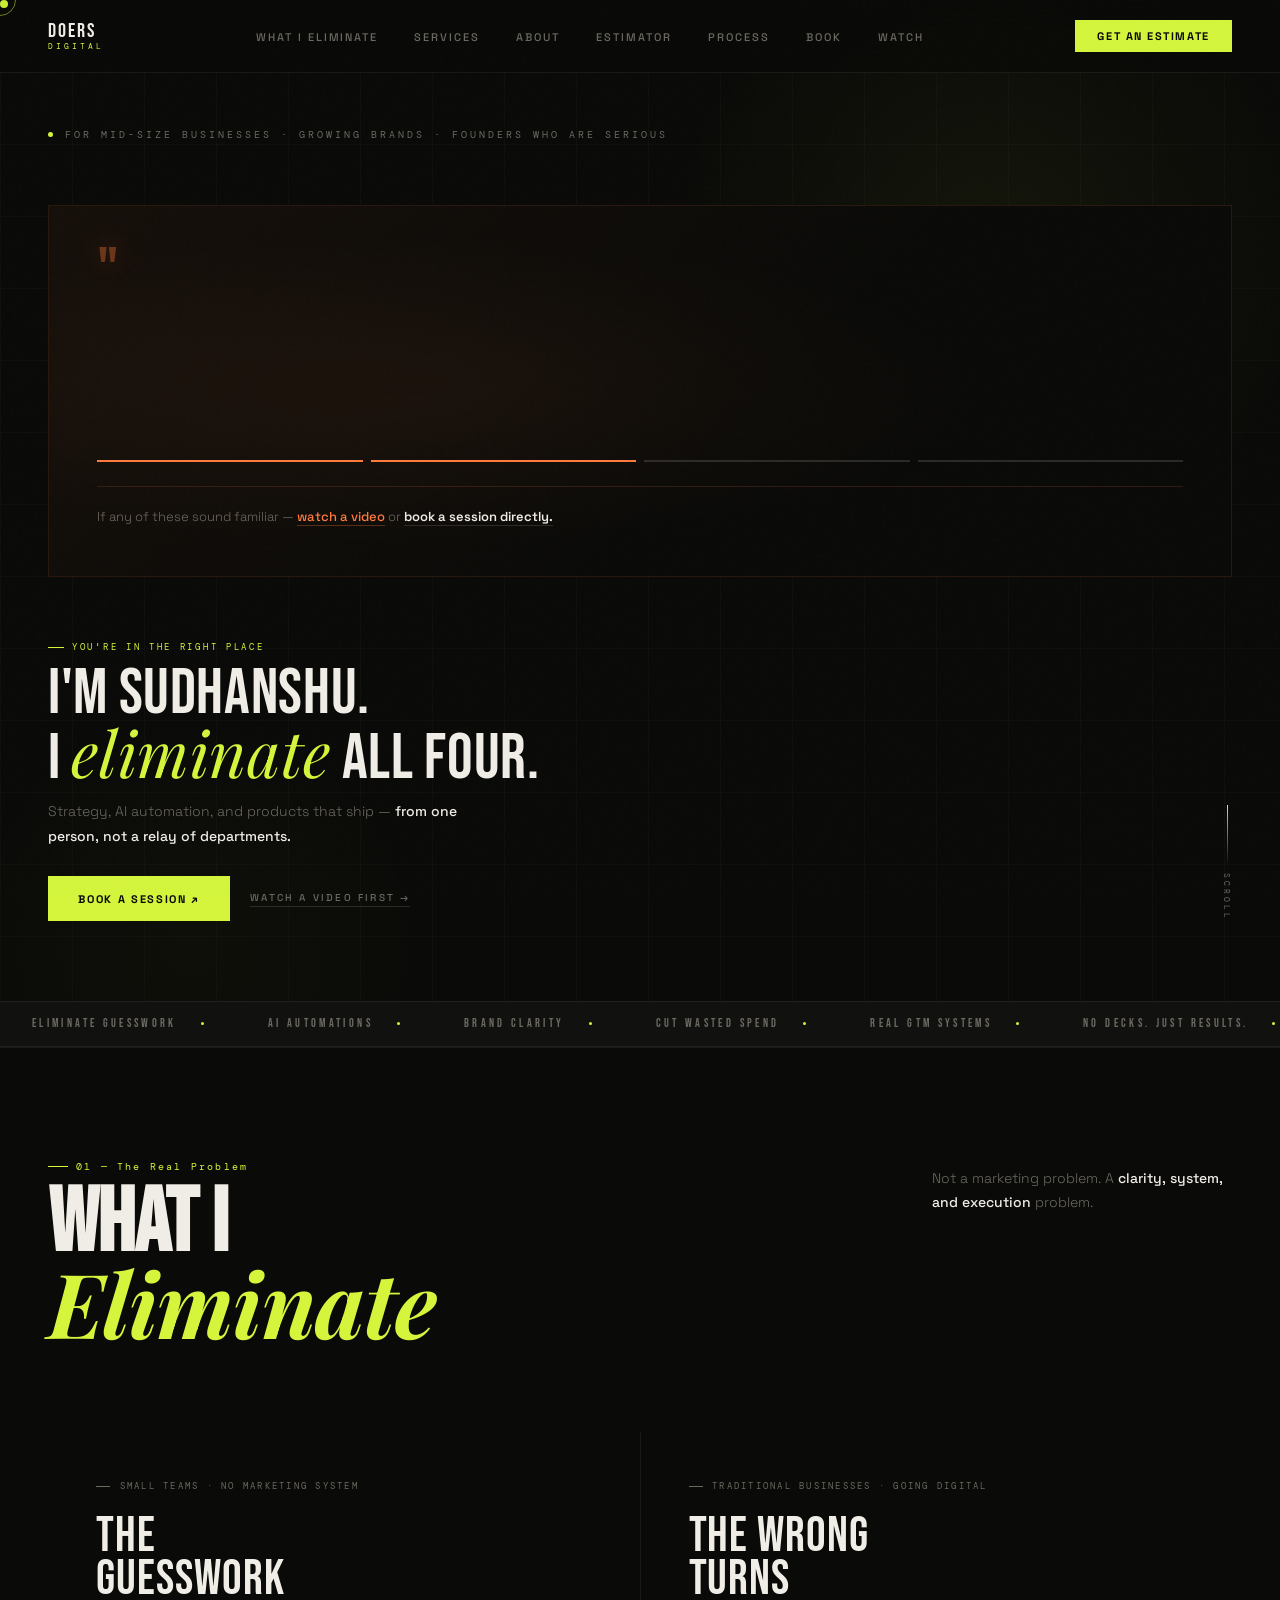
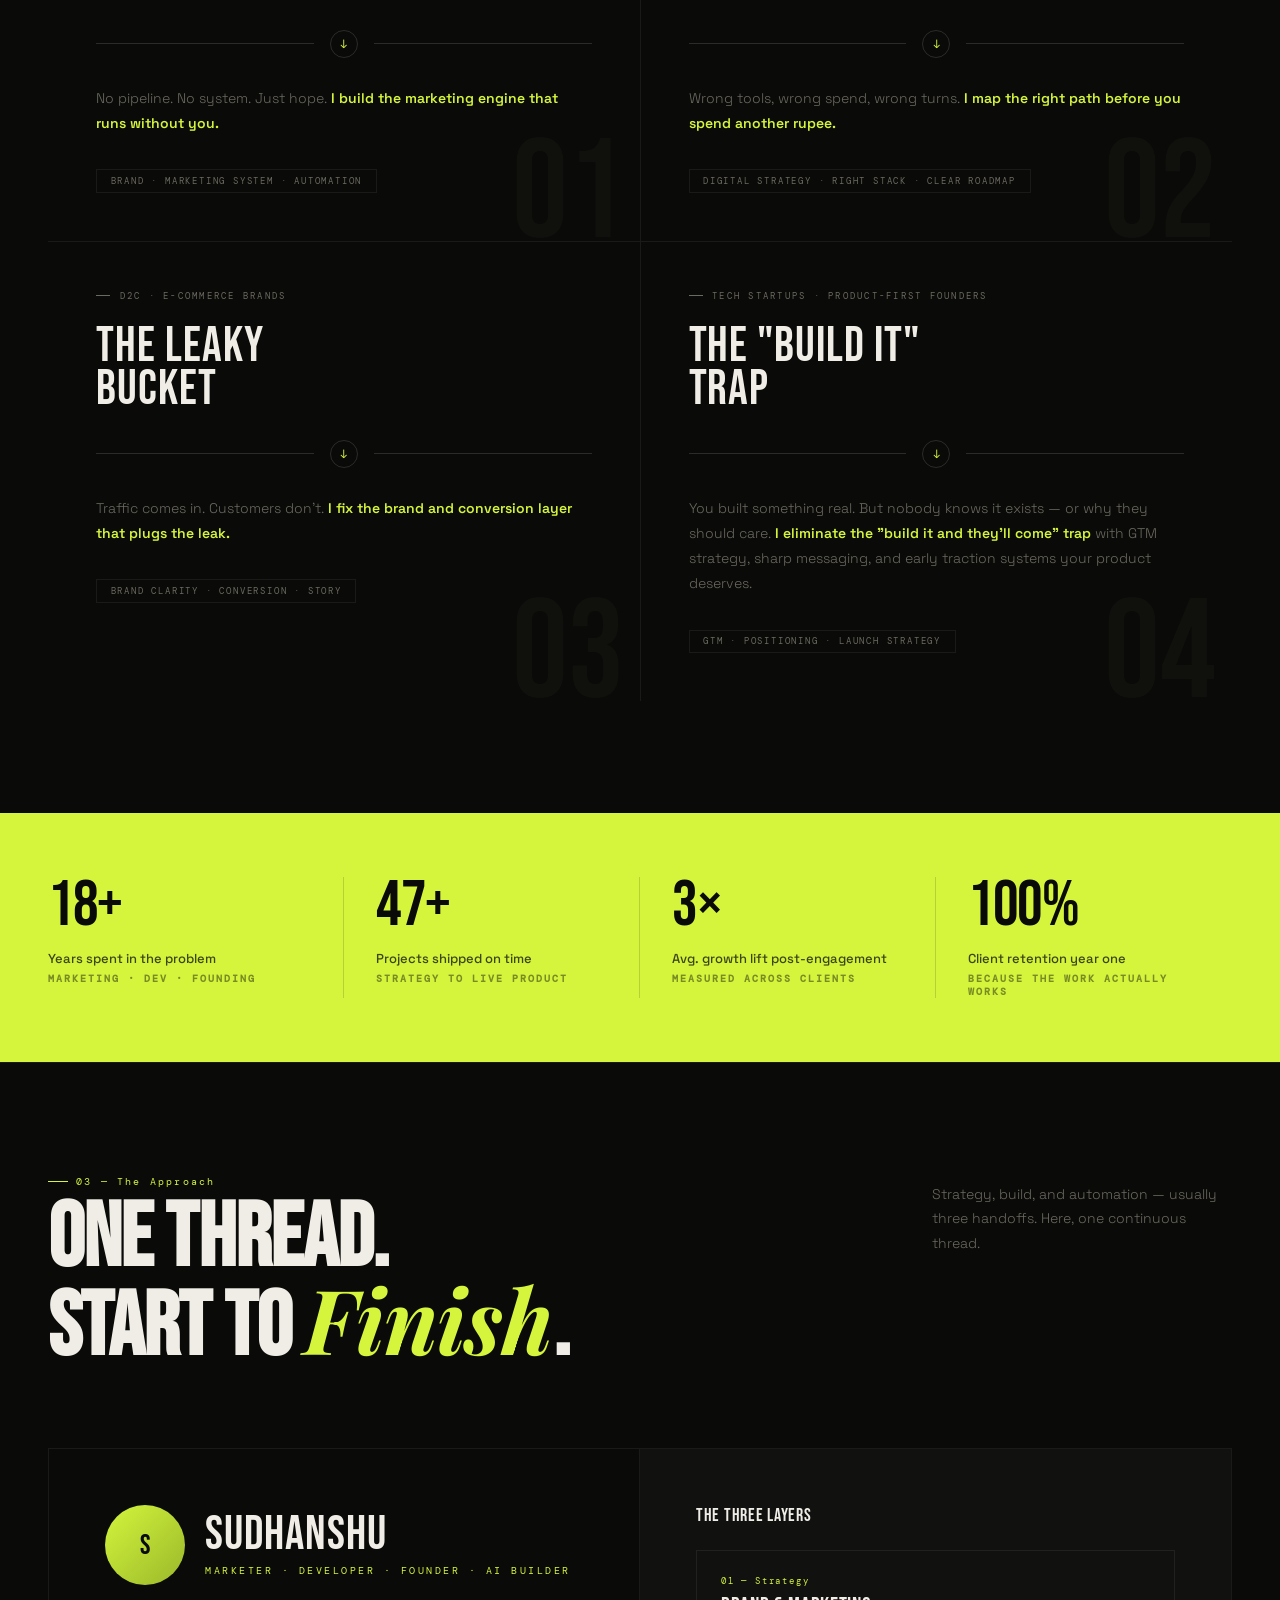
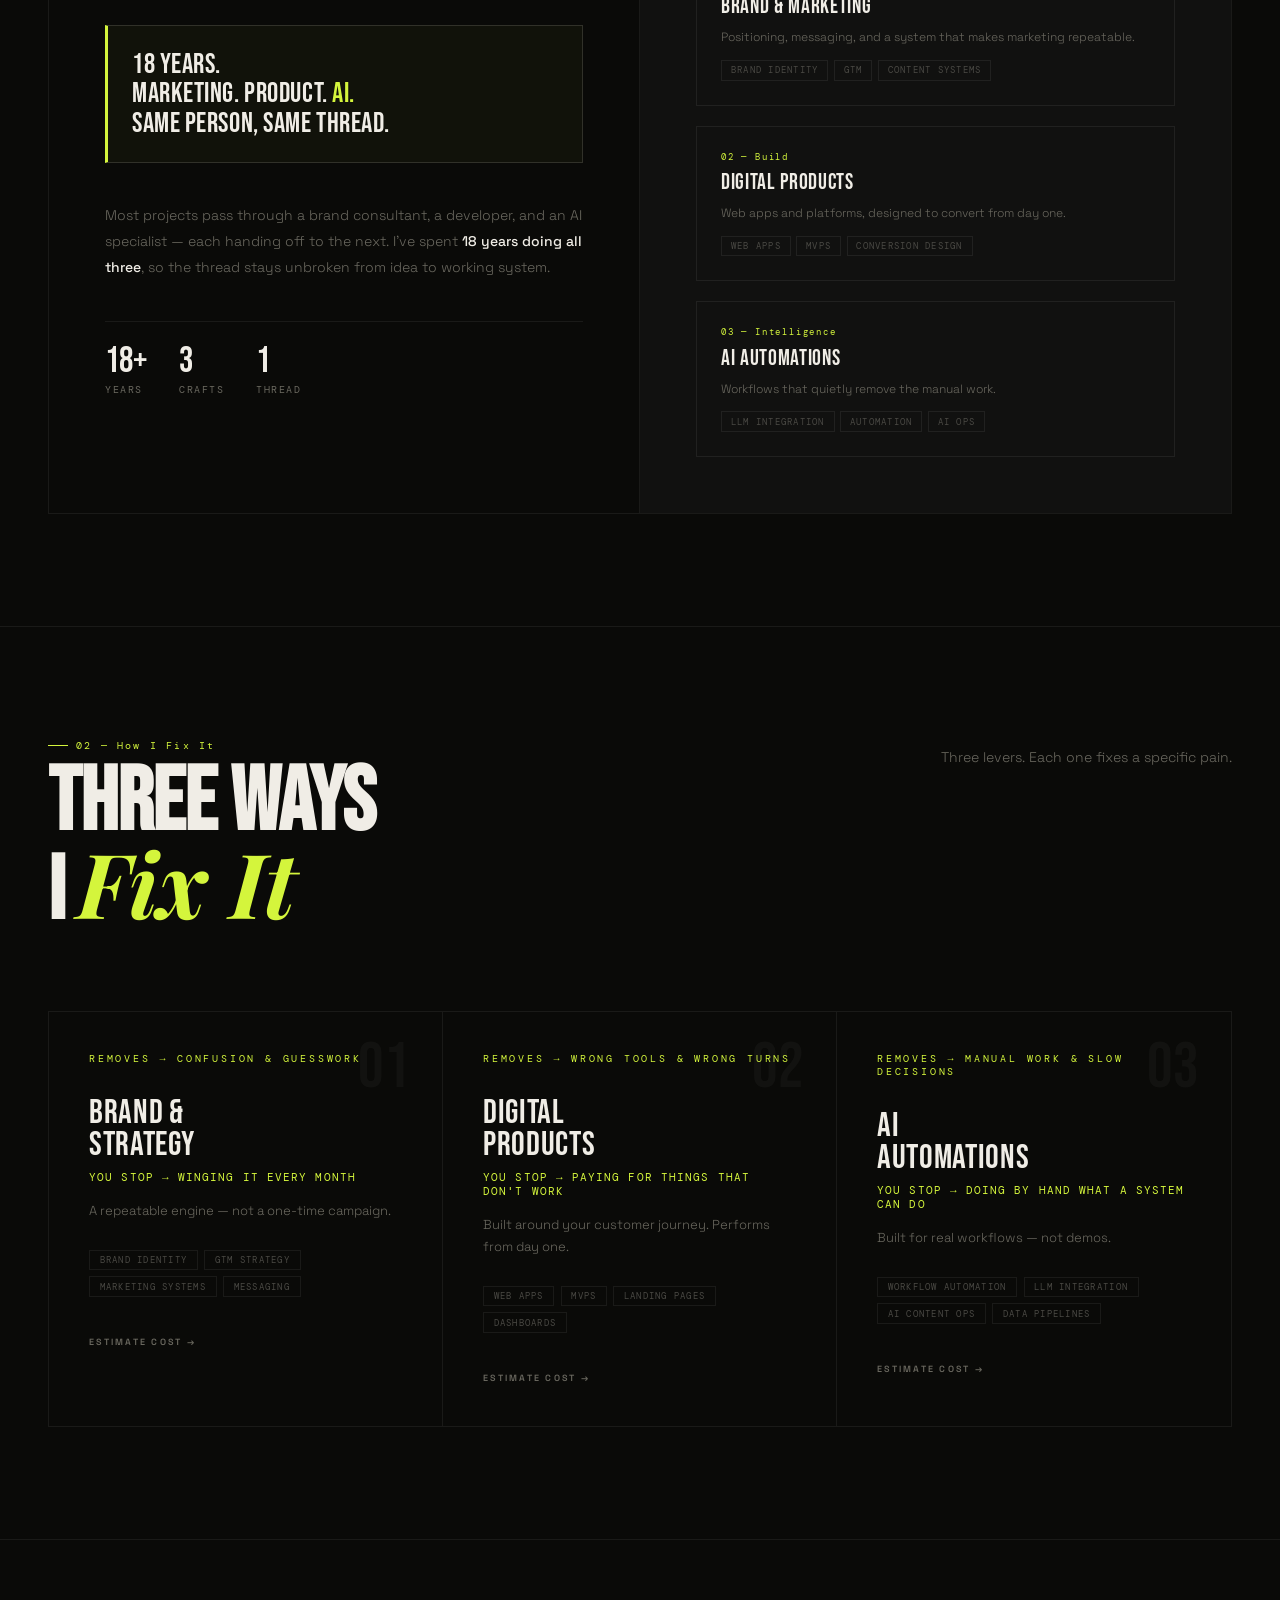
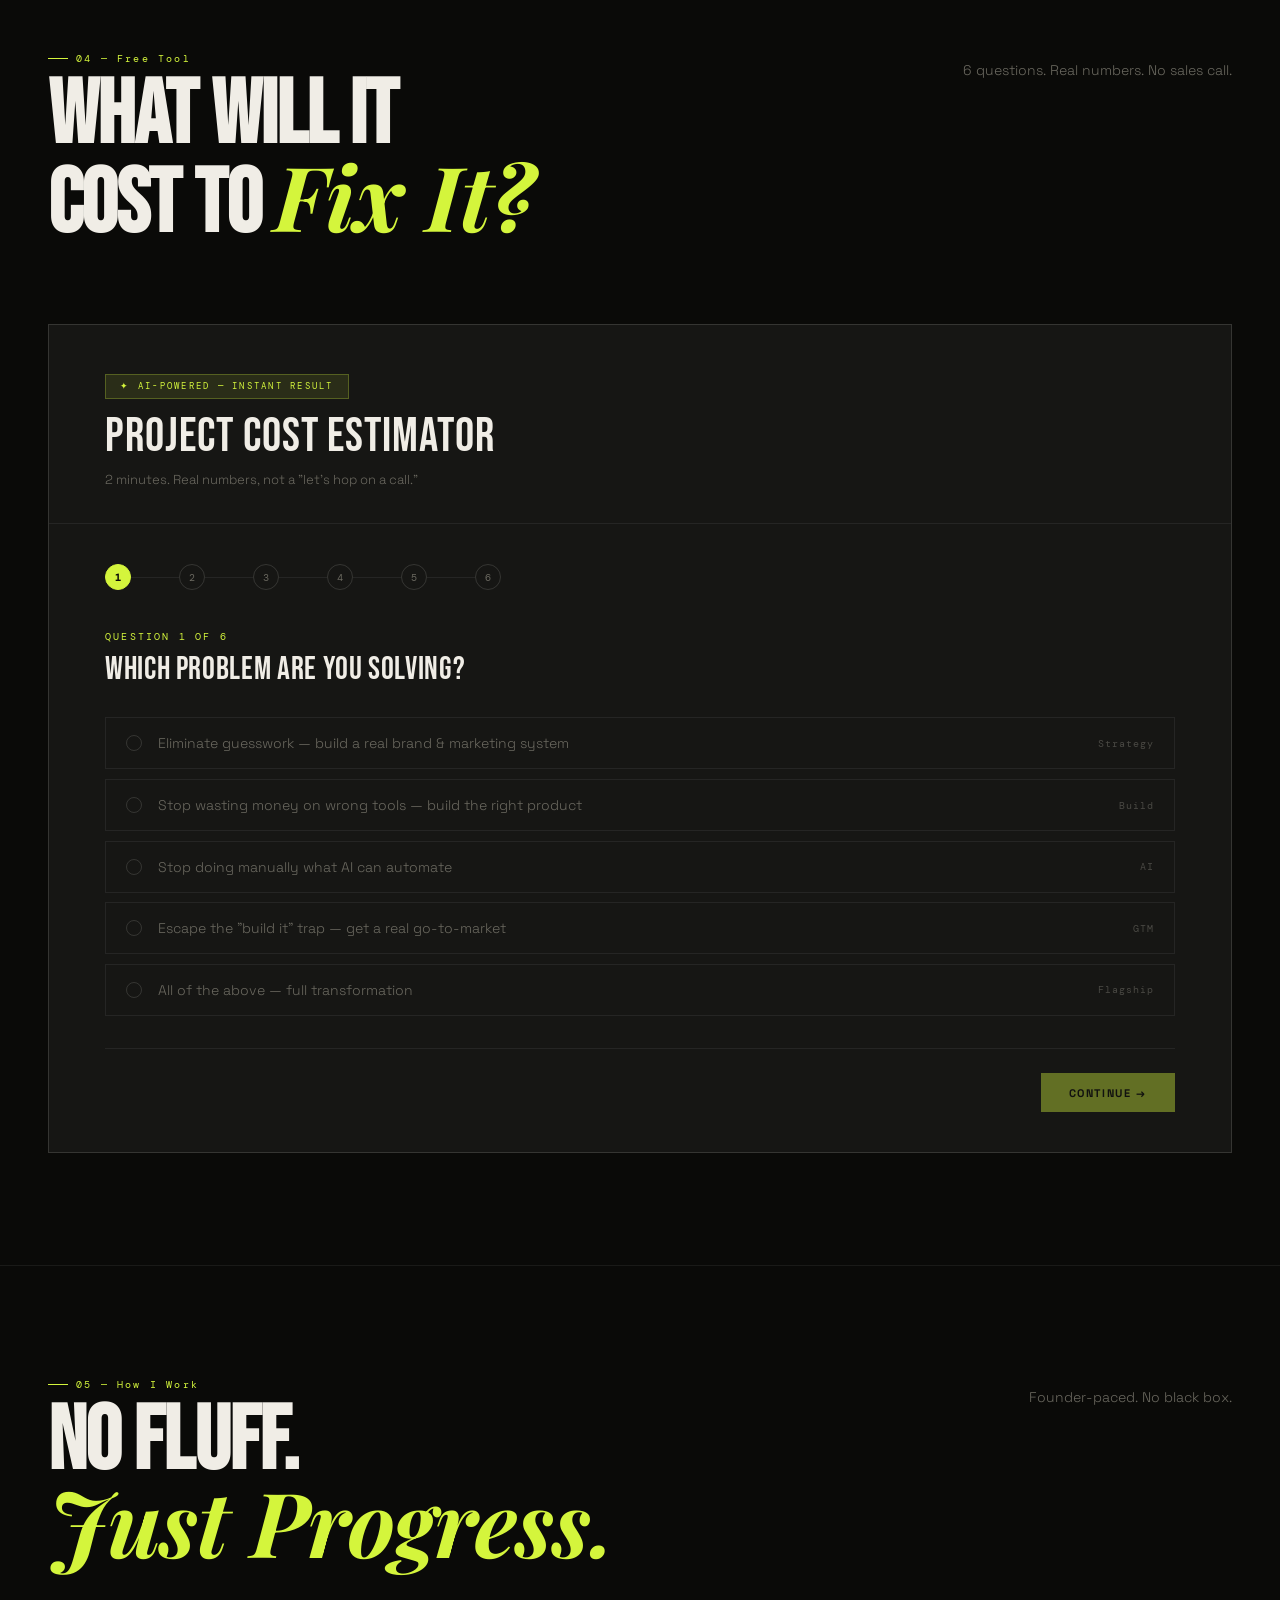
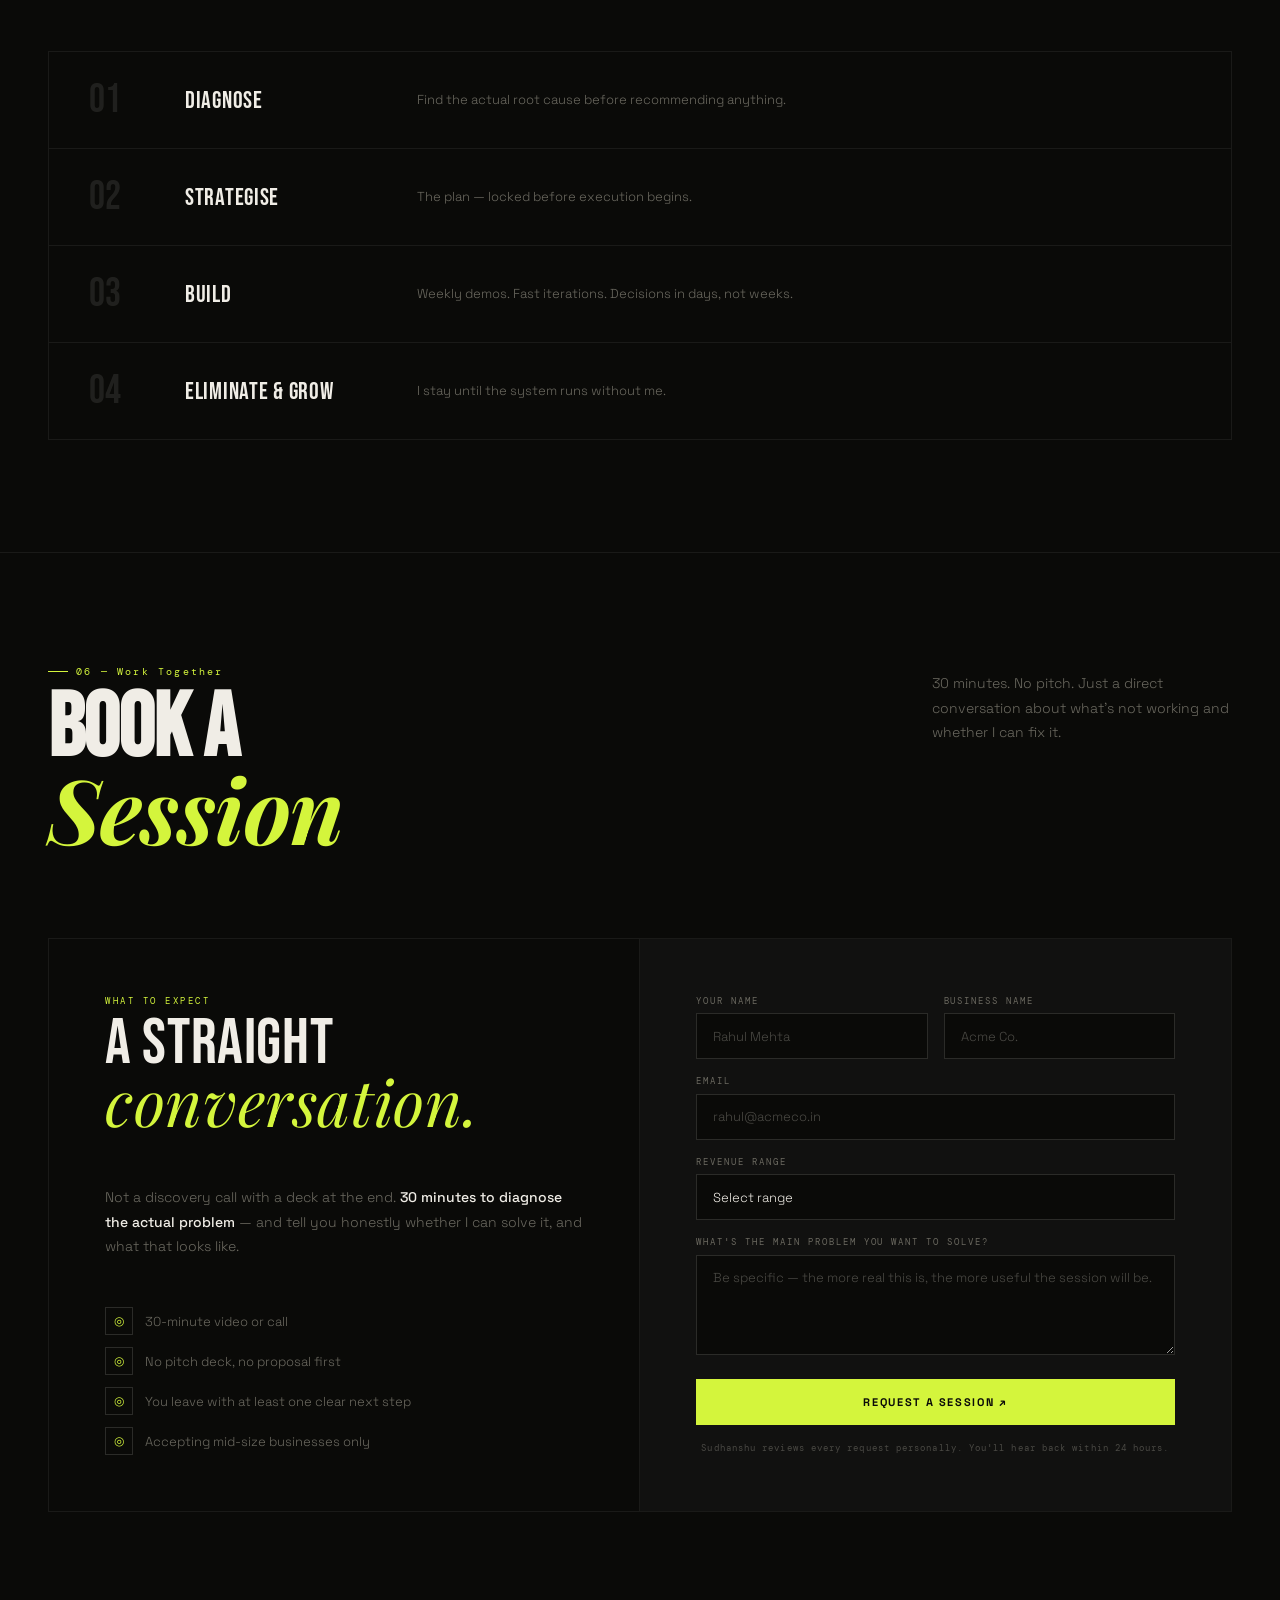
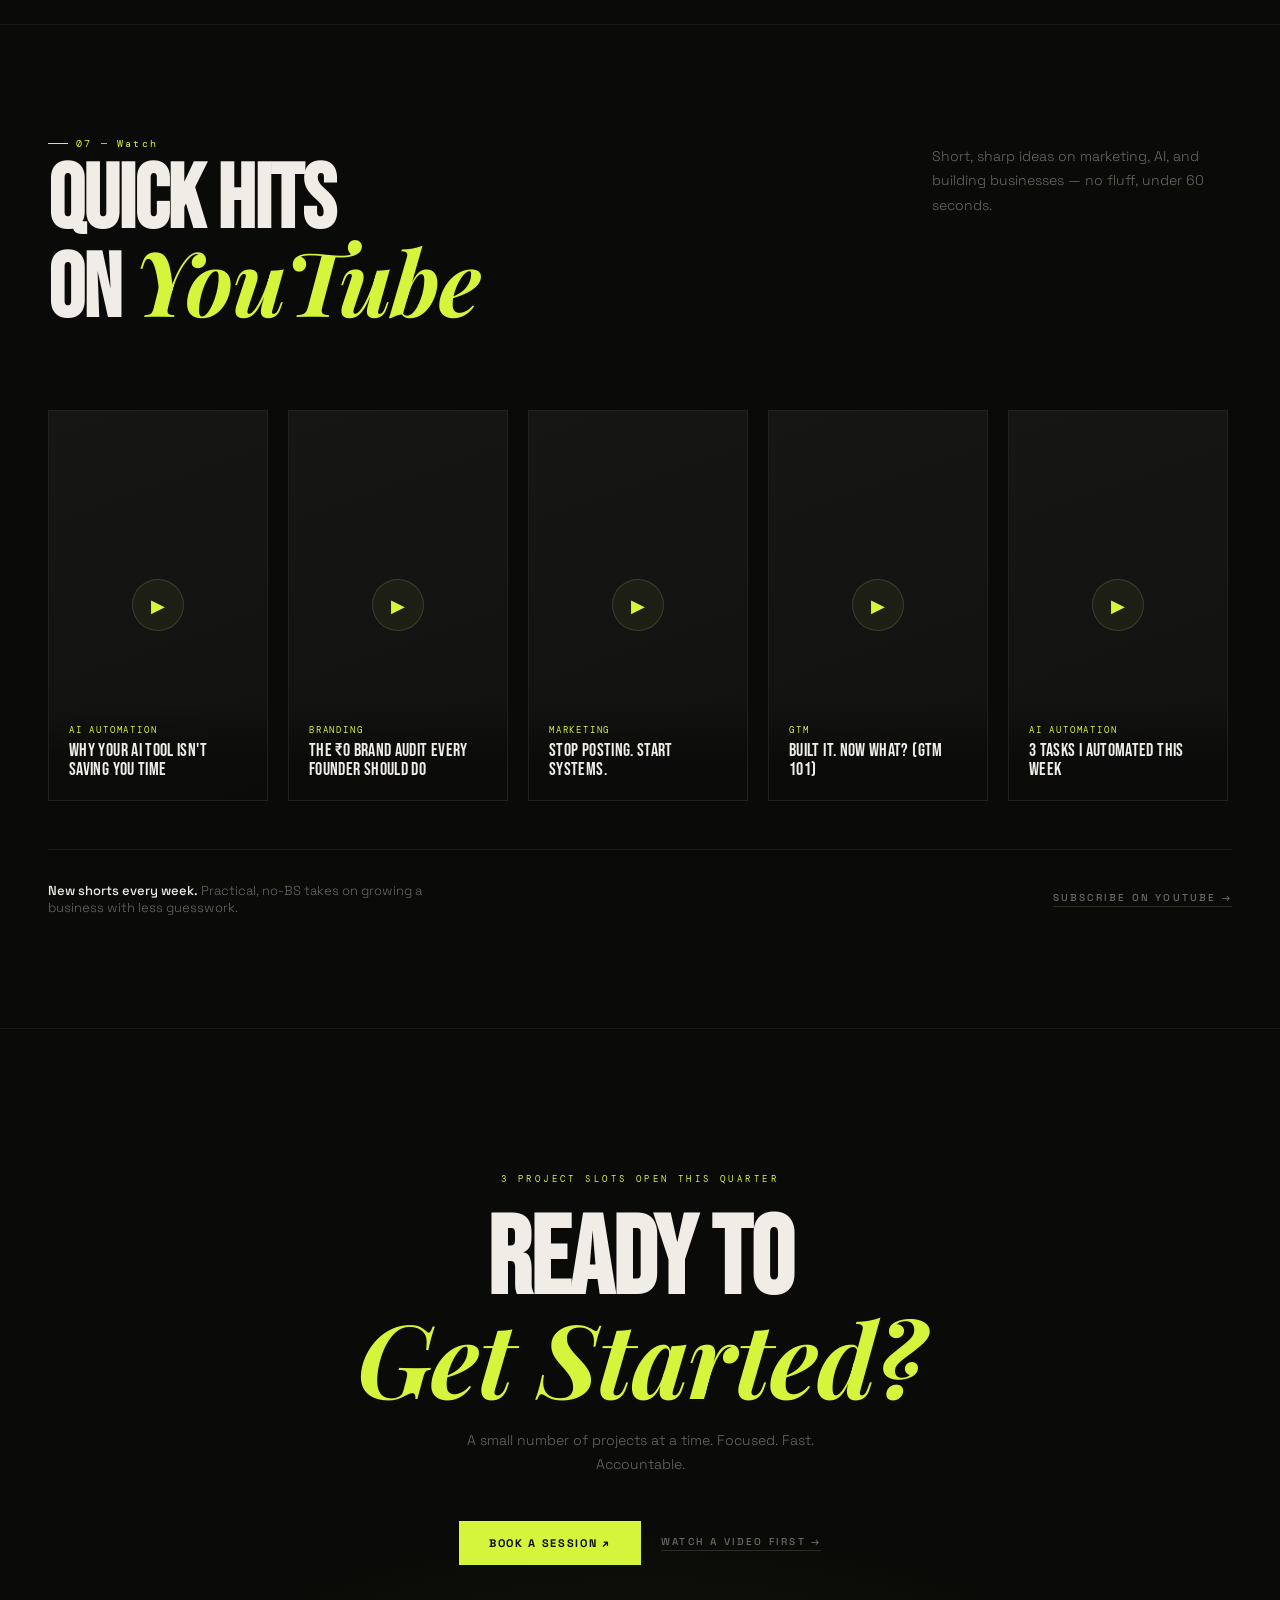
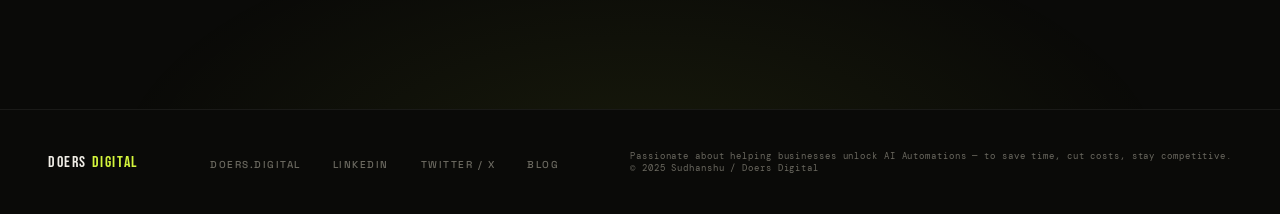
==== commit e9ef3c30: "Update fmt.Println message from 'Hello' to 'Goodbye'" ====
--- a/index.html
+++ b/index.html
@@ -88,50 +88,124 @@
 @keyframes sup{from{transform:translateY(110%);opacity:0}to{transform:translateY(0);opacity:1}}
 
 /* problem cards grid */
-.hero-problems{
-  display:grid;
-  grid-template-columns:repeat(2,1fr);
-  gap:1px;
-  background:var(--border);
+@keyframes fadeUp{from{opacity:0;transform:translateY(20px)}to{opacity:1;transform:translateY(0)}}
+
+/* Dynamic single-spot problem display — ORANGE "materialize" theme */
+.prob-stage{
+  --prob-accent:#ff7a3d;
+  --prob-glow:rgba(255,122,61,.35);
+  position:relative;
+  border:1px solid var(--border);
+  background:
+    radial-gradient(ellipse 70% 60% at 30% 50%, rgba(255,122,61,.05) 0%, transparent 70%),
+    var(--bg);
+  padding:3rem;
+  min-height:240px;
+  display:flex;flex-direction:column;justify-content:center;
+  overflow:hidden;
   animation:fadeUp .7s ease .4s both;
-}
-@keyframes fadeUp{from{opacity:0;transform:translateY(20px)}to{opacity:1;transform:translateY(0)}}
-
-.prob-card{
-  background:var(--bg);
-  padding:1.75rem 2rem;
-  position:relative;overflow:hidden;
-  transition:background .3s;
-  cursor:default;
-}
-.prob-card:hover{background:var(--bg2)}
-.prob-card::before{
+  cursor:pointer;
+  border-color:rgba(255,122,61,.12);
+}
+.prob-stage::before{
   content:'';position:absolute;inset:0;
-  background:linear-gradient(135deg,rgba(212,245,60,.04) 0%,transparent 60%);
-  opacity:0;transition:opacity .3s
-}
-.prob-card:hover::before{opacity:1}
-.prob-quote{
-  font-family:var(--fd);font-size:48px;line-height:.7;
-  color:rgba(212,245,60,.15);
-  display:block;margin-bottom:.5rem;
-  transition:color .3s
-}
-.prob-card:hover .prob-quote{color:rgba(212,245,60,.3)}
+  background:linear-gradient(135deg,rgba(255,122,61,.05) 0%,transparent 60%);
+  pointer-events:none;
+}
+.prob-stage-quote{
+  font-family:var(--fd);font-size:64px;line-height:.6;
+  color:var(--prob-glow);
+  display:block;margin-bottom:1rem;
+  text-shadow:0 0 24px rgba(255,122,61,.25);
+}
+
+/* scanline sweep element */
+.prob-scan{
+  position:absolute;left:0;right:0;height:2px;
+  background:linear-gradient(90deg,transparent,var(--prob-accent) 20%,#fff 50%,var(--prob-accent) 80%,transparent);
+  box-shadow:0 0 16px 2px var(--prob-glow), 0 0 32px 6px rgba(255,122,61,.15);
+  opacity:0;
+  pointer-events:none;
+  z-index:5;
+}
+.prob-scan.run{
+  animation:scanSweep .9s cubic-bezier(.4,0,.2,1);
+}
+@keyframes scanSweep{
+  0%{top:8%;opacity:0}
+  8%{opacity:1}
+  85%{opacity:1}
+  100%{top:92%;opacity:0}
+}
+
+.prob-slot{position:relative;min-height:120px}
+.prob-item{
+  position:absolute;inset:0;
+  opacity:0;
+  filter:blur(14px) brightness(1.8);
+  transform:scale(.97) translateY(6px);
+  pointer-events:none;
+}
+.prob-item.active{
+  pointer-events:auto;
+  position:relative;
+  animation:materializeIn .9s cubic-bezier(.22,1,.36,1) forwards;
+}
+.prob-item.exiting{
+  position:absolute;
+  animation:materializeOut .55s cubic-bezier(.55,0,.85,.35) forwards;
+}
+@keyframes materializeIn{
+  0%{opacity:0;filter:blur(16px) brightness(2.2);transform:scale(.96) translateY(8px)}
+  10%{opacity:.25}
+  35%{opacity:.7;filter:blur(6px) brightness(1.6);transform:scale(.985) translateY(3px)}
+  55%{opacity:.55;filter:blur(8px) brightness(1.8)}
+  75%{opacity:.95;filter:blur(2px) brightness(1.15);transform:scale(1) translateY(0)}
+  100%{opacity:1;filter:blur(0) brightness(1);transform:scale(1) translateY(0)}
+}
+@keyframes materializeOut{
+  0%{opacity:1;filter:blur(0) brightness(1);transform:scale(1) translateY(0)}
+  30%{opacity:.6;filter:blur(4px) brightness(1.6)}
+  100%{opacity:0;filter:blur(14px) brightness(2.2);transform:scale(.97) translateY(-6px)}
+}
+
 .prob-text{
-  font-size:clamp(14px,1.6vw,18px);
-  line-height:1.5;
+  font-size:clamp(20px,3.2vw,34px);
+  line-height:1.35;
   color:var(--text);
   font-weight:400;
-  margin-bottom:1rem;
-}
-.prob-text em{color:var(--accent);font-style:normal;font-weight:600}
+  margin-bottom:1.25rem;
+  font-family:var(--fb);
+}
+.prob-text em{
+  color:var(--prob-accent);
+  font-style:normal;font-weight:600;
+  text-shadow:0 0 18px rgba(255,122,61,.35);
+}
 .prob-who{
   font-family:var(--fm);font-size:9px;letter-spacing:.22em;
   text-transform:uppercase;color:var(--muted);
   display:flex;align-items:center;gap:.5rem;
 }
-.prob-who::before{content:'';width:10px;height:1px;background:var(--muted)}
+.prob-who::before{content:'';width:10px;height:1px;background:var(--prob-accent)}
+
+/* progress bars — orange */
+.prob-progress{
+  display:flex;gap:.5rem;margin-top:2rem;
+}
+.prob-bar{
+  flex:1;height:2px;background:var(--border2);
+  position:relative;overflow:hidden;cursor:pointer;
+}
+.prob-bar-fill{
+  position:absolute;inset:0;
+  background:var(--prob-accent);
+  box-shadow:0 0 8px rgba(255,122,61,.5);
+  width:0%;
+  transform-origin:left;
+}
+.prob-bar.done .prob-bar-fill{width:100%;transition:none}
+.prob-bar.active .prob-bar-fill{width:100%;transition:width 3.5s linear}
 
 /* hero bottom — the turn */
 .hero-turn{
@@ -169,15 +243,7 @@
 @keyframes sline{0%{transform:scaleY(0);transform-origin:top}50%{transform:scaleY(1);transform-origin:top}51%{transform:scaleY(1);transform-origin:bottom}100%{transform:scaleY(0);transform-origin:bottom}}
 .scroll-lbl{font-size:8px;letter-spacing:.38em;text-transform:uppercase;color:var(--muted);font-family:var(--fm);writing-mode:vertical-rl}
 
-/* PASSION BANNER */
-.tax-banner{padding:1.75rem 3rem;background:rgba(212,245,60,.05);border-top:1px solid rgba(212,245,60,.12);border-bottom:1px solid rgba(212,245,60,.12);display:flex;align-items:center;justify-content:space-between;gap:2rem;flex-wrap:wrap}
-.tax-left{display:flex;align-items:center;gap:1.25rem}
-.tax-icon{font-size:20px;flex-shrink:0}
-.tax-label{font-family:var(--fm);font-size:9px;letter-spacing:.28em;text-transform:uppercase;color:var(--accent);margin-bottom:.25rem}
-.tax-text{font-size:clamp(13px,2vw,17px);color:var(--text);font-weight:400;line-height:1.3}
-.tax-text em{font-style:normal;color:var(--accent);font-weight:600}
-.tax-badge{display:inline-flex;align-items:center;gap:.5rem;border:1px solid rgba(212,245,60,.22);color:var(--accent);font-family:var(--fm);font-size:9px;letter-spacing:.2em;text-transform:uppercase;padding:.4rem 1rem;white-space:nowrap;flex-shrink:0}
-.tax-badge::before{content:'';width:6px;height:6px;border-radius:50%;background:var(--accent);animation:blink 1.5s infinite}
+
 
 /* MARQUEE */
 .mq-wrap{border-top:1px solid var(--border);border-bottom:1px solid var(--border);padding:.9rem 0;background:var(--bg2);overflow:hidden}
@@ -356,6 +422,182 @@
 .flinks a:hover{color:var(--text)}
 .fc{font-family:var(--fm);font-size:9px;color:var(--muted);letter-spacing:.1em}
 
+
+
+/* Prob closer line */
+.prob-closer{
+  margin-top:1.5rem;
+  font-size:13px;
+  color:var(--muted);
+  font-weight:300;
+  line-height:1.6;
+  border-top:1px solid rgba(255,122,61,.15);
+  padding-top:1.25rem;
+}
+.prob-closer-link{
+  color:var(--prob-accent, #ff7a3d);
+  text-decoration:none;
+  font-weight:500;
+  border-bottom:1px solid rgba(255,122,61,.3);
+  transition:border-color .2s;
+}
+.prob-closer-link:hover{border-color:var(--prob-accent,#ff7a3d)}
+.prob-closer-cta{
+  color:var(--text);
+  text-decoration:none;
+  font-weight:600;
+  border-bottom:1px solid var(--border2);
+  transition:color .2s,border-color .2s;
+}
+.prob-closer-cta:hover{color:var(--accent);border-color:var(--accent)}
+
+/* ── BOOKING FORM SECTION ── */
+.book-wrap{
+  display:grid;
+  grid-template-columns:1fr 1fr;
+  gap:0;
+  border:1px solid var(--border);
+}
+.book-left{
+  padding:3.5rem;
+  border-right:1px solid var(--border);
+  display:flex;flex-direction:column;justify-content:space-between;gap:2rem;
+}
+.book-label{
+  font-family:var(--fm);font-size:9px;letter-spacing:.28em;
+  text-transform:uppercase;color:var(--accent);margin-bottom:.5rem;
+}
+.book-h{
+  font-family:var(--fd);font-size:clamp(36px,5vw,64px);
+  line-height:.9;letter-spacing:.01em;
+}
+.book-h em{font-family:var(--fs);font-style:italic;color:var(--accent)}
+.book-desc{
+  font-size:14px;line-height:1.75;color:var(--muted);font-weight:300;
+}
+.book-desc strong{color:var(--text);font-weight:500}
+.book-details{display:flex;flex-direction:column;gap:.75rem}
+.book-detail{
+  display:flex;align-items:center;gap:.75rem;
+  font-size:13px;color:var(--muted);font-weight:300;
+}
+.book-detail-icon{
+  width:28px;height:28px;border:1px solid var(--border2);
+  display:flex;align-items:center;justify-content:center;
+  font-size:12px;flex-shrink:0;color:var(--accent);
+}
+.book-right{
+  padding:3.5rem;
+  background:var(--bg2);
+  display:flex;flex-direction:column;gap:1.25rem;
+}
+.book-form{display:flex;flex-direction:column;gap:1rem}
+.form-row{display:grid;grid-template-columns:1fr 1fr;gap:1rem}
+.form-field{display:flex;flex-direction:column;gap:.4rem}
+.form-field label{
+  font-family:var(--fm);font-size:9px;letter-spacing:.22em;
+  text-transform:uppercase;color:var(--muted);
+}
+.form-field input,.form-field select,.form-field textarea{
+  background:var(--bg);
+  border:1px solid var(--border2);
+  color:var(--text);
+  font-family:var(--fb);font-size:13px;font-weight:300;
+  padding:.85rem 1rem;
+  outline:none;
+  transition:border-color .2s;
+  width:100%;
+  -webkit-appearance:none;
+}
+.form-field input:focus,.form-field select:focus,.form-field textarea:focus{
+  border-color:var(--accent);
+}
+.form-field select{cursor:pointer}
+.form-field textarea{resize:vertical;min-height:100px}
+.form-field input::placeholder,.form-field textarea::placeholder{color:var(--muted2)}
+.form-submit{
+  display:inline-flex;align-items:center;justify-content:center;gap:.7rem;
+  background:var(--accent);color:var(--bg);
+  font-size:11px;font-weight:700;letter-spacing:.15em;text-transform:uppercase;
+  padding:1rem;border:none;cursor:pointer;font-family:var(--fb);
+  transition:background .2s,transform .15s;width:100%;margin-top:.5rem;
+}
+.form-submit:hover{background:#bfdf2b;transform:translateY(-1px)}
+.form-note{
+  font-family:var(--fm);font-size:9px;letter-spacing:.12em;
+  color:var(--muted2);text-align:center;line-height:1.6;
+}
+.form-success{
+  display:none;
+  flex-direction:column;align-items:center;justify-content:center;
+  gap:1rem;text-align:center;padding:2rem;
+  min-height:300px;
+}
+.form-success.show{display:flex}
+.form-success-icon{
+  width:52px;height:52px;border:1px solid var(--accent);
+  border-radius:50%;display:flex;align-items:center;justify-content:center;
+  font-size:20px;color:var(--accent);
+}
+.form-success-h{font-family:var(--fd);font-size:32px;letter-spacing:.03em}
+.form-success-sub{font-size:13px;color:var(--muted);font-weight:300;max-width:260px}
+
+@media(max-width:768px){
+  .book-wrap{grid-template-columns:1fr}
+  .book-left{border-right:none;border-bottom:1px solid var(--border);padding:2rem 1.5rem}
+  .book-right{padding:2rem 1.5rem}
+  .form-row{grid-template-columns:1fr}
+}
+@media(max-width:480px){
+  .book-left,.book-right{padding:1.75rem 1.25rem}
+}
+
+/* SHORTS SECTION */
+.shorts-strip{display:flex;gap:1.25rem;overflow-x:auto;padding-bottom:1rem;scrollbar-width:thin;scrollbar-color:var(--border2) transparent}
+.shorts-strip::-webkit-scrollbar{height:6px}
+.shorts-strip::-webkit-scrollbar-thumb{background:var(--border2)}
+.shorts-strip::-webkit-scrollbar-track{background:transparent}
+.short-card{
+  flex:0 0 220px;
+  aspect-ratio:9/16;
+  position:relative;
+  border:1px solid var(--border);
+  background:var(--bg2);
+  overflow:hidden;
+  text-decoration:none;
+  display:flex;flex-direction:column;justify-content:flex-end;
+  transition:border-color .3s,transform .3s;
+}
+.short-card:hover{border-color:rgba(212,245,60,.3);transform:translateY(-4px)}
+.short-thumb{
+  position:absolute;inset:0;
+  background:linear-gradient(160deg, var(--bg3) 0%, var(--bg2) 100%);
+  display:flex;align-items:center;justify-content:center;
+}
+.short-thumb-icon{
+  width:52px;height:52px;border-radius:50%;
+  border:1px solid var(--border2);
+  display:flex;align-items:center;justify-content:center;
+  font-size:18px;color:var(--accent);
+  transition:all .3s;
+  background:rgba(212,245,60,.05);
+}
+.short-card:hover .short-thumb-icon{background:var(--accent);color:var(--bg);transform:scale(1.1)}
+.short-meta{
+  position:relative;z-index:2;
+  padding:1.25rem;
+  background:linear-gradient(transparent, rgba(10,10,8,.85) 60%);
+}
+.short-tag{font-family:var(--fm);font-size:9px;letter-spacing:.2em;text-transform:uppercase;color:var(--accent);margin-bottom:.4rem}
+.short-title{font-family:var(--fd);font-size:18px;line-height:1.05;letter-spacing:.02em;color:var(--text)}
+.shorts-cta{display:flex;align-items:center;justify-content:space-between;gap:1.5rem;flex-wrap:wrap;margin-top:2rem;padding-top:2rem;border-top:1px solid var(--border)}
+.shorts-cta-text{font-size:13px;color:var(--muted);font-weight:300;max-width:380px}
+.shorts-cta-text strong{color:var(--text);font-weight:500}
+
+@media(max-width:768px){
+  .short-card{flex:0 0 160px}
+}
+
 /* ══════ MOBILE ══════ */
 @media(max-width:1024px){
   nav,footer{padding-left:2rem;padding-right:2rem}
@@ -370,7 +612,8 @@
   .nav-links,.nav-cta{display:none}
   .nav-ham{display:flex}
   .hero{padding:7rem 1.5rem 4rem;min-height:100svh;gap:3rem}
-  .hero-problems{grid-template-columns:1fr}
+  .prob-stage{padding:2rem 1.5rem;min-height:200px}
+  .prob-slot{min-height:160px}
   .hero-turn{flex-direction:column;align-items:flex-start;gap:2rem}
   .scroll-ind{display:none}
   .tax-banner{flex-direction:column;align-items:flex-start;gap:.75rem;padding:1.25rem 1.5rem}
@@ -426,6 +669,8 @@
   <a href="#about" onclick="closeNav()">About</a>
   <a href="#estimator" onclick="closeNav()">Estimator</a>
   <a href="#process" onclick="closeNav()">Process</a>
+  <a href="#book" onclick="closeNav()">Book a Session</a>
+  <a href="#shorts" onclick="closeNav()">Watch</a>
   <a href="#estimator" class="m-cta" onclick="closeNav()">Get an Estimate ↗</a>
 </div>
 
@@ -437,6 +682,8 @@
     <li><a href="#about">About</a></li>
     <li><a href="#estimator">Estimator</a></li>
     <li><a href="#process">Process</a></li>
+    <li><a href="#book">Book</a></li>
+    <li><a href="#shorts">Watch</a></li>
   </ul>
   <a href="#estimator" class="nav-cta">Get an Estimate</a>
   <button class="nav-ham" id="hamBtn" aria-label="Menu"><span></span><span></span><span></span></button>
@@ -451,36 +698,41 @@
   <!-- eyebrow -->
   <div class="hero-eye">
     <div class="hero-dot"></div>
-    <span class="hero-eye-txt">For small teams · Growing brands · Digital-first businesses</span>
-  </div>
-
-  <!-- opener -->
-  <div class="hero-opener">
-    <span class="hero-opener-q"><span>Does any of this</span></span>
-    <span class="hero-opener-sub"><span>sound familiar?</span></span>
-  </div>
-
-  <!-- 4 problem cards -->
-  <div class="hero-problems">
-    <div class="prob-card">
-      <span class="prob-quote">"</span>
-      <div class="prob-text">We've tried agencies.<br>We get <em>decks, not results.</em></div>
-      <div class="prob-who">Growing business · SME</div>
-    </div>
-    <div class="prob-card">
-      <span class="prob-quote">"</span>
-      <div class="prob-text">Everyone's talking about AI.<br>I don't know what's <em>relevant for my business.</em></div>
-      <div class="prob-who">Any stage · Any industry</div>
-    </div>
-    <div class="prob-card">
-      <span class="prob-quote">"</span>
-      <div class="prob-text">We have good revenue but <em>no real marketing system</em> — it's all word of mouth.</div>
-      <div class="prob-who">Established business · D2C</div>
-    </div>
-    <div class="prob-card">
-      <span class="prob-quote">"</span>
-      <div class="prob-text">I keep spending on things that <em>don't move the needle.</em></div>
-      <div class="prob-who">Founder · Small team</div>
+    <span class="hero-eye-txt">For mid-size businesses · Growing brands · Founders who are serious</span>
+  </div>
+
+
+
+  <!-- Dynamic single-spot problem display -->
+  <div class="prob-stage" id="probStage">
+    <span class="prob-stage-quote">"</span>
+    <div class="prob-scan" id="probScan"></div>
+    <div class="prob-slot" id="probSlot">
+      <div class="prob-item active">
+        <div class="prob-text">We've tried agencies.<br>We get <em>decks, not results.</em></div>
+        <div class="prob-who">Growing business · SME</div>
+      </div>
+      <div class="prob-item">
+        <div class="prob-text">Everyone's talking about AI.<br>I don't know what's <em>relevant for my business.</em></div>
+        <div class="prob-who">Any stage · Any industry</div>
+      </div>
+      <div class="prob-item">
+        <div class="prob-text">We have good revenue but <em>no real marketing system</em> — it's all word of mouth.</div>
+        <div class="prob-who">Established business · D2C</div>
+      </div>
+      <div class="prob-item">
+        <div class="prob-text">I keep spending on things that <em>don't move the needle.</em></div>
+        <div class="prob-who">Founder · Small team</div>
+      </div>
+    </div>
+    <div class="prob-progress" id="probProgress">
+      <div class="prob-bar active" data-i="0"><div class="prob-bar-fill"></div></div>
+      <div class="prob-bar" data-i="1"><div class="prob-bar-fill"></div></div>
+      <div class="prob-bar" data-i="2"><div class="prob-bar-fill"></div></div>
+      <div class="prob-bar" data-i="3"><div class="prob-bar-fill"></div></div>
+    </div>
+    <div class="prob-closer">
+      If any of these sound familiar — <a href="#book" class="prob-closer-link">watch a video</a> or <a href="#book" class="prob-closer-cta">book a session directly.</a>
     </div>
   </div>
 
@@ -490,13 +742,11 @@
       <div class="hero-turn-label">You're in the right place</div>
       <div class="hero-turn-h">I'm Sudhanshu.<br>I <em>eliminate</em> all four.</div>
       <p class="hero-turn-sub">
-        Strategy, AI automation, and digital products —
-        <strong>built by someone who's been the marketer, the developer, and the founder.</strong>
-        No decks. No handoffs. Just work that moves the needle.
+        Strategy, AI automation, and products that ship — <strong>from one person, not a relay of departments.</strong>
       </p>
       <div class="hero-actions">
-        <a href="#eliminate" class="btn-p">See How ↓</a>
-        <a href="#estimator" class="btn-g">Estimate my project →</a>
+        <a href="#book" class="btn-p">Book a Session ↗</a>
+        <a href="#shorts" class="btn-g">Watch a video first →</a>
       </div>
     </div>
     <div class="hero-turn-right">
@@ -507,18 +757,6 @@
     </div>
   </div>
 </section>
-
-<!-- PASSION BANNER -->
-<div class="tax-banner">
-  <div class="tax-left">
-    <div class="tax-icon">⚡</div>
-    <div>
-      <div class="tax-label">Core Mission</div>
-      <div class="tax-text">Passionate about helping businesses unlock the power of <em>AI Automations</em> — to save time, cut costs, and stay competitive.</div>
-    </div>
-  </div>
-  <div class="tax-badge">Sudhanshu · 18 Years · 3 Disciplines</div>
-</div>
 
 <!-- MARQUEE -->
 <div class="mq-wrap">
@@ -545,7 +783,7 @@
       <div class="sec-tag">01 — The Real Problem</div>
       <h2 class="sec-h">What I<br><em>Eliminate</em></h2>
     </div>
-    <div class="sec-sub">Most businesses don't have a marketing problem. They have a <strong>clarity, system, and execution problem.</strong> Here's exactly what disappears when we work together.</div>
+    <div class="sec-sub">Not a marketing problem. A <strong>clarity, system, and execution</strong> problem.</div>
   </div>
   <div class="elim-grid">
     <div class="elim-card">
@@ -553,7 +791,7 @@
       <div class="elim-who">Small teams · No marketing system</div>
       <div class="elim-pain">The<br>Guesswork</div>
       <div class="elim-div"><div class="elim-div-line"></div><div class="elim-div-icon">↓</div><div class="elim-div-line"></div></div>
-      <p class="elim-result">You're winging your marketing every month. No pipeline, no system, no way to know what's working. <strong>I replace the guesswork with a repeatable marketing engine</strong> so growth stops depending on your mood or the month.</p>
+      <p class="elim-result">No pipeline. No system. Just hope. <strong>I build the marketing engine that runs without you.</strong></p>
       <div class="elim-foot">Brand · Marketing System · Automation</div>
     </div>
     <div class="elim-card">
@@ -561,7 +799,7 @@
       <div class="elim-who">Traditional businesses · Going digital</div>
       <div class="elim-pain">The Wrong<br>Turns</div>
       <div class="elim-div"><div class="elim-div-line"></div><div class="elim-div-icon">↓</div><div class="elim-div-line"></div></div>
-      <p class="elim-result">Spending on websites, ads, and tools that don't talk to each other — and don't convert. <strong>I map the right digital path before a single rupee goes to execution</strong> — so you stop paying for things that don't work.</p>
+      <p class="elim-result">Wrong tools, wrong spend, wrong turns. <strong>I map the right path before you spend another rupee.</strong></p>
       <div class="elim-foot">Digital Strategy · Right Stack · Clear Roadmap</div>
     </div>
     <div class="elim-card">
@@ -569,7 +807,7 @@
       <div class="elim-who">D2C · E-commerce brands</div>
       <div class="elim-pain">The Leaky<br>Bucket</div>
       <div class="elim-div"><div class="elim-div-line"></div><div class="elim-div-icon">↓</div><div class="elim-div-line"></div></div>
-      <p class="elim-result">Spending on ads but the brand doesn't convert. Traffic arrives, most leaves. <strong>I fix the conversion layer</strong> — building the brand clarity and communication system that makes every ₹ of ad spend work harder.</p>
+      <p class="elim-result">Traffic comes in. Customers don't. <strong>I fix the brand and conversion layer that plugs the leak.</strong></p>
       <div class="elim-foot">Brand Clarity · Conversion · Story</div>
     </div>
     <div class="elim-card">
@@ -611,10 +849,10 @@
 <section class="sec" id="about">
   <div class="sec-hdr">
     <div>
-      <div class="sec-tag">03 — Why Sudhanshu</div>
-      <h2 class="sec-h">The Only One<br>Who's <em>Lived</em><br>All Four Sides</h2>
-    </div>
-    <div class="sec-sub">Most people fix one thing. Sudhanshu has been the marketer, the developer, the AI builder, and the founder — simultaneously. That's why he sees problems others can't even diagnose.</div>
+      <div class="sec-tag">03 — The Approach</div>
+      <h2 class="sec-h">One Thread.<br>Start to <em>Finish</em>.</h2>
+    </div>
+    <div class="sec-sub">Strategy, build, and automation — usually three handoffs. Here, one continuous thread.</div>
   </div>
   <div class="about-wrap">
     <div class="about-left">
@@ -625,32 +863,32 @@
           <div class="about-title">Marketer · Developer · Founder · AI Builder</div>
         </div>
       </div>
-      <div class="about-hook">"Most consultants fix <em>one</em> problem.<br>I fix the <em>system</em> that creates them all."</div>
-      <p class="about-bio">A brand agency doesn't touch your tech stack. A developer doesn't think about positioning. An AI vendor doesn't care about your GTM. You pay all three — and they still don't talk to each other.<br><br>I've spent <strong>18 years being all four simultaneously</strong> — building startups from scratch, running marketing at scale, shipping digital products, and building AI systems that eliminate the manual work entirely.<br><br>Which means I find where your system is broken, fix the root cause, and build something that runs without me.</p>
+      <div class="about-hook">18 years.<br>Marketing. Product. <em>AI.</em><br>Same person, same thread.</div>
+      <p class="about-bio">Most projects pass through a brand consultant, a developer, and an AI specialist — each handing off to the next. I've spent <strong>18 years doing all three</strong>, so the thread stays unbroken from idea to working system.</p>
       <div class="about-proof">
         <div><div class="ap-n">18+</div><div class="ap-l">Years</div></div>
-        <div><div class="ap-n">4</div><div class="ap-l">Disciplines</div></div>
-        <div><div class="ap-n">1</div><div class="ap-l">Engagement</div></div>
+        <div><div class="ap-n">3</div><div class="ap-l">Crafts</div></div>
+        <div><div class="ap-n">1</div><div class="ap-l">Thread</div></div>
       </div>
     </div>
     <div class="about-right">
-      <div class="about-right-head">Three Problems. One Person.</div>
+      <div class="about-right-head">The Three Layers</div>
       <div class="elim-pillar">
         <div class="ep-num">01 — Strategy</div>
         <div class="ep-title">Brand & Marketing</div>
-        <div class="ep-desc">Eliminates guesswork and wasted spend. Builds the positioning, messaging, and systems that make marketing repeatable.</div>
+        <div class="ep-desc">Positioning, messaging, and a system that makes marketing repeatable.</div>
         <div class="ep-tags"><span class="ep-tag">Brand Identity</span><span class="ep-tag">GTM</span><span class="ep-tag">Content Systems</span></div>
       </div>
       <div class="elim-pillar">
         <div class="ep-num">02 — Build</div>
         <div class="ep-title">Digital Products</div>
-        <div class="ep-desc">Eliminates wrong turns and bad tech decisions. Ships web apps and platforms designed to convert from day one.</div>
+        <div class="ep-desc">Web apps and platforms, designed to convert from day one.</div>
         <div class="ep-tags"><span class="ep-tag">Web Apps</span><span class="ep-tag">MVPs</span><span class="ep-tag">Conversion Design</span></div>
       </div>
       <div class="elim-pillar">
         <div class="ep-num">03 — Intelligence</div>
         <div class="ep-title">AI Automations</div>
-        <div class="ep-desc">Eliminates manual work and slow decisions. Builds AI workflows that save time, cut costs, and keep you competitive.</div>
+        <div class="ep-desc">Workflows that quietly remove the manual work.</div>
         <div class="ep-tags"><span class="ep-tag">LLM Integration</span><span class="ep-tag">Automation</span><span class="ep-tag">AI Ops</span></div>
       </div>
     </div>
@@ -664,7 +902,7 @@
       <div class="sec-tag">02 — How I Fix It</div>
       <h2 class="sec-h">Three Ways<br>I <em>Fix It</em></h2>
     </div>
-    <div class="sec-sub">Not a menu of deliverables. Three integrated levers — each one targeting a specific kind of business pain.</div>
+    <div class="sec-sub">Three levers. Each one fixes a specific pain.</div>
   </div>
   <div class="svc-grid">
     <div class="svc-card">
@@ -672,7 +910,7 @@
       <div class="svc-ico">Removes → Confusion & Guesswork</div>
       <div class="svc-name">Brand &<br>Strategy</div>
       <div class="svc-outcome">You stop → Winging it every month</div>
-      <p class="svc-desc">Brand architecture, positioning, and marketing systems that give your business a repeatable engine — not just a one-time campaign.</p>
+      <p class="svc-desc">A repeatable engine — not a one-time campaign.</p>
       <div class="svc-pills"><span class="svc-pill">Brand Identity</span><span class="svc-pill">GTM Strategy</span><span class="svc-pill">Marketing Systems</span><span class="svc-pill">Messaging</span></div>
       <a href="#estimator" class="svc-lnk">Estimate Cost →</a>
     </div>
@@ -681,7 +919,7 @@
       <div class="svc-ico">Removes → Wrong tools & wrong turns</div>
       <div class="svc-name">Digital<br>Products</div>
       <div class="svc-outcome">You stop → Paying for things that don't work</div>
-      <p class="svc-desc">Web apps, SaaS tools, and conversion-led platforms — designed around your customer journey, built to perform from day one.</p>
+      <p class="svc-desc">Built around your customer journey. Performs from day one.</p>
       <div class="svc-pills"><span class="svc-pill">Web Apps</span><span class="svc-pill">MVPs</span><span class="svc-pill">Landing Pages</span><span class="svc-pill">Dashboards</span></div>
       <a href="#estimator" class="svc-lnk">Estimate Cost →</a>
     </div>
@@ -690,7 +928,7 @@
       <div class="svc-ico">Removes → Manual work & slow decisions</div>
       <div class="svc-name">AI<br>Automations</div>
       <div class="svc-outcome">You stop → Doing by hand what a system can do</div>
-      <p class="svc-desc">Custom AI workflows that save hours, cut costs, and keep you competitive — built for real business processes, not demos.</p>
+      <p class="svc-desc">Built for real workflows — not demos.</p>
       <div class="svc-pills"><span class="svc-pill">Workflow Automation</span><span class="svc-pill">LLM Integration</span><span class="svc-pill">AI Content Ops</span><span class="svc-pill">Data Pipelines</span></div>
       <a href="#estimator" class="svc-lnk">Estimate Cost →</a>
     </div>
@@ -704,13 +942,13 @@
       <div class="sec-tag">04 — Free Tool</div>
       <h2 class="sec-h">What Will It<br>Cost to <em>Fix It?</em></h2>
     </div>
-    <div class="sec-sub">6 questions. AI-generated scope + realistic cost range. No sales call required.</div>
+    <div class="sec-sub">6 questions. Real numbers. No sales call.</div>
   </div>
   <div class="estimator-wrap">
     <div class="est-header">
       <div class="est-badge">✦ AI-Powered — Instant Result</div>
       <div class="est-title">Project Cost Estimator</div>
-      <p class="est-sub">Tell me what you're trying to fix. Get a tailored scope and realistic budget range in under 2 minutes.</p>
+      <p class="est-sub">2 minutes. Real numbers, not a "let's hop on a call."</p>
     </div>
     <div class="est-body">
       <div class="step-ind" id="stepInd"></div>
@@ -778,13 +1016,147 @@
       <div class="sec-tag">05 — How I Work</div>
       <h2 class="sec-h">No Fluff.<br><em>Just Progress.</em></h2>
     </div>
-    <div class="sec-sub">Founder-paced. Transparent. Accountable to outcomes, not hours logged.</div>
+    <div class="sec-sub">Founder-paced. No black box.</div>
   </div>
   <div class="proc-list">
-    <div class="proc-row"><div class="proc-n">01</div><div class="proc-name">DIAGNOSE</div><div class="proc-desc">Before I recommend anything, I find the actual root cause. Most businesses are solving the wrong problem — we fix that first.</div></div>
-    <div class="proc-row"><div class="proc-n">02</div><div class="proc-name">STRATEGISE</div><div class="proc-desc">Brand, architecture, automation roadmap — all locked before execution begins. You see exactly what you're getting.</div></div>
-    <div class="proc-row"><div class="proc-n">03</div><div class="proc-name">BUILD</div><div class="proc-desc">Weekly demos. Fast iterations. You're in the loop every step. Decisions in days, not weeks.</div></div>
-    <div class="proc-row"><div class="proc-n">04</div><div class="proc-name">ELIMINATE & GROW</div><div class="proc-desc">I stay involved until the problem is actually gone — and the system runs without me.</div></div>
+    <div class="proc-row"><div class="proc-n">01</div><div class="proc-name">DIAGNOSE</div><div class="proc-desc">Find the actual root cause before recommending anything.</div></div>
+    <div class="proc-row"><div class="proc-n">02</div><div class="proc-name">STRATEGISE</div><div class="proc-desc">The plan — locked before execution begins.</div></div>
+    <div class="proc-row"><div class="proc-n">03</div><div class="proc-name">BUILD</div><div class="proc-desc">Weekly demos. Fast iterations. Decisions in days, not weeks.</div></div>
+    <div class="proc-row"><div class="proc-n">04</div><div class="proc-name">ELIMINATE & GROW</div><div class="proc-desc">I stay until the system runs without me.</div></div>
+  </div>
+</section>
+
+
+
+<!-- BOOK A SESSION -->
+<section class="sec" id="book">
+  <div class="sec-hdr">
+    <div>
+      <div class="sec-tag">06 — Work Together</div>
+      <h2 class="sec-h">Book a<br><em>Session</em></h2>
+    </div>
+    <div class="sec-sub">30 minutes. No pitch. Just a direct conversation about what's not working and whether I can fix it.</div>
+  </div>
+  <div class="book-wrap">
+    <div class="book-left">
+      <div>
+        <div class="book-label">What to expect</div>
+        <div class="book-h">A straight<br><em>conversation.</em></div>
+      </div>
+      <p class="book-desc">
+        Not a discovery call with a deck at the end.
+        <strong>30 minutes to diagnose the actual problem</strong> — and tell you honestly whether I can solve it, and what that looks like.
+      </p>
+      <div class="book-details">
+        <div class="book-detail">
+          <div class="book-detail-icon">◎</div>
+          30-minute video or call
+        </div>
+        <div class="book-detail">
+          <div class="book-detail-icon">◎</div>
+          No pitch deck, no proposal first
+        </div>
+        <div class="book-detail">
+          <div class="book-detail-icon">◎</div>
+          You leave with at least one clear next step
+        </div>
+        <div class="book-detail">
+          <div class="book-detail-icon">◎</div>
+          Accepting mid-size businesses only
+        </div>
+      </div>
+    </div>
+    <div class="book-right">
+      <div class="book-form" id="bookForm">
+        <div class="form-row">
+          <div class="form-field">
+            <label>Your Name</label>
+            <input type="text" id="fname" placeholder="Rahul Mehta">
+          </div>
+          <div class="form-field">
+            <label>Business Name</label>
+            <input type="text" id="fbiz" placeholder="Acme Co.">
+          </div>
+        </div>
+        <div class="form-field">
+          <label>Email</label>
+          <input type="email" id="femail" placeholder="rahul@acmeco.in">
+        </div>
+        <div class="form-field">
+          <label>Revenue Range</label>
+          <select id="frev">
+            <option value="" disabled selected>Select range</option>
+            <option>₹1 Cr – ₹5 Cr</option>
+            <option>₹5 Cr – ₹25 Cr</option>
+            <option>₹25 Cr – ₹100 Cr</option>
+            <option>₹100 Cr+</option>
+          </select>
+        </div>
+        <div class="form-field">
+          <label>What's the main problem you want to solve?</label>
+          <textarea id="fprob" placeholder="Be specific — the more real this is, the more useful the session will be."></textarea>
+        </div>
+        <button class="form-submit" id="formSubmit">Request a Session ↗</button>
+        <div class="form-note">Sudhanshu reviews every request personally. You'll hear back within 24 hours.</div>
+      </div>
+      <div class="form-success" id="formSuccess">
+        <div class="form-success-icon">✓</div>
+        <div class="form-success-h">Request Sent</div>
+        <div class="form-success-sub">Sudhanshu will review this and get back to you within 24 hours.</div>
+      </div>
+    </div>
+  </div>
+</section>
+
+<!-- SHORTS -->
+<section class="sec" id="shorts">
+  <div class="sec-hdr">
+    <div>
+      <div class="sec-tag">07 — Watch</div>
+      <h2 class="sec-h">Quick Hits<br>on <em>YouTube</em></h2>
+    </div>
+    <div class="sec-sub">Short, sharp ideas on marketing, AI, and building businesses — no fluff, under 60 seconds.</div>
+  </div>
+  <div class="shorts-strip">
+    <a href="https://youtube.com/@yourchannel" target="_blank" class="short-card">
+      <div class="short-thumb"><div class="short-thumb-icon">▶</div></div>
+      <div class="short-meta">
+        <div class="short-tag">AI Automation</div>
+        <div class="short-title">Why your AI tool isn't saving you time</div>
+      </div>
+    </a>
+    <a href="https://youtube.com/@yourchannel" target="_blank" class="short-card">
+      <div class="short-thumb"><div class="short-thumb-icon">▶</div></div>
+      <div class="short-meta">
+        <div class="short-tag">Branding</div>
+        <div class="short-title">The ₹0 brand audit every founder should do</div>
+      </div>
+    </a>
+    <a href="https://youtube.com/@yourchannel" target="_blank" class="short-card">
+      <div class="short-thumb"><div class="short-thumb-icon">▶</div></div>
+      <div class="short-meta">
+        <div class="short-tag">Marketing</div>
+        <div class="short-title">Stop posting. Start systems.</div>
+      </div>
+    </a>
+    <a href="https://youtube.com/@yourchannel" target="_blank" class="short-card">
+      <div class="short-thumb"><div class="short-thumb-icon">▶</div></div>
+      <div class="short-meta">
+        <div class="short-tag">GTM</div>
+        <div class="short-title">Built it. Now what? (GTM 101)</div>
+      </div>
+    </a>
+    <a href="https://youtube.com/@yourchannel" target="_blank" class="short-card">
+      <div class="short-thumb"><div class="short-thumb-icon">▶</div></div>
+      <div class="short-meta">
+        <div class="short-tag">AI Automation</div>
+        <div class="short-title">3 tasks I automated this week</div>
+      </div>
+    </a>
+  </div>
+  <div class="shorts-cta">
+    <div class="shorts-cta-text"><strong>New shorts every week.</strong> Practical, no-BS takes on growing a business with less guesswork.</div>
+    <a href="https://youtube.com/@yourchannel" target="_blank" class="btn-g">Subscribe on YouTube →</a>
   </div>
 </section>
 
@@ -792,11 +1164,11 @@
 <section class="cta-sec">
   <div class="cta-glow"></div>
   <p class="cta-tag">3 project slots open this quarter</p>
-  <h2 class="cta-h">Ready to Stop<br><span class="ci">Getting Decks?</span></h2>
-  <p class="cta-sub">I work with a small number of businesses at a time — focused, fast, and accountable to real results. If you're stuck, let's get you out.</p>
+  <h2 class="cta-h">Ready to<br><span class="ci">Get Started?</span></h2>
+  <p class="cta-sub">A small number of projects at a time. Focused. Fast. Accountable.</p>
   <div class="cta-btns">
-    <a href="#estimator" class="btn-p">Estimate My Project ↗</a>
-    <a href="mailto:hello@doers.digital" class="btn-g">Email Sudhanshu directly</a>
+    <a href="#book" class="btn-p">Book a Session ↗</a>
+    <a href="#shorts" class="btn-g">Watch a video first →</a>
   </div>
 </section>
 
@@ -808,7 +1180,7 @@
     <li><a href="#">Twitter / X</a></li>
     <li><a href="#">Blog</a></li>
   </ul>
-  <span class="fc">© 2025 Sudhanshu / Doers Digital</span>
+  <span class="fc">Passionate about helping businesses unlock AI Automations — to save time, cut costs, stay competitive.<br>© 2025 Sudhanshu / Doers Digital</span>
 </footer>
 
 <script>
@@ -821,6 +1193,107 @@
   el.addEventListener('mouseenter',()=>{ring.style.width='52px';ring.style.height='52px'});
   el.addEventListener('mouseleave',()=>{ring.style.width='32px';ring.style.height='32px'});
 });
+
+
+// BOOKING FORM
+document.getElementById('formSubmit').addEventListener('click',function(){
+  const name=document.getElementById('fname').value.trim();
+  const biz=document.getElementById('fbiz').value.trim();
+  const email=document.getElementById('femail').value.trim();
+  const rev=document.getElementById('frev').value;
+  const prob=document.getElementById('fprob').value.trim();
+  if(!name||!email||!rev||!prob){
+    // simple shake on empty fields
+    const btn=document.getElementById('formSubmit');
+    btn.style.background='#ff4d4d';
+    btn.textContent='Please fill all fields';
+    setTimeout(()=>{btn.style.background='';btn.textContent='Request a Session ↗';},2000);
+    return;
+  }
+  // In production: replace with your form endpoint / emailjs / formspree
+  // For now: simulate success
+  document.getElementById('bookForm').style.display='none';
+  document.getElementById('formSuccess').classList.add('show');
+});
+
+// PROBLEM STAGE CYCLER
+(function(){
+  const items=document.querySelectorAll('#probSlot .prob-item');
+  const bars=document.querySelectorAll('#probProgress .prob-bar');
+  let idx=0, timer=null, DURATION=3500;
+
+  const scan=document.getElementById('probScan');
+
+  function goTo(i){
+    const prevIdx=idx;
+    items[prevIdx].classList.remove('active');
+    items[prevIdx].classList.add('exiting');
+    setTimeout(()=>{
+      items[prevIdx].classList.remove('exiting');
+      items[prevIdx].style.filter='';
+    },560);
+
+    // trigger scanline sweep
+    scan.classList.remove('run');
+    void scan.offsetWidth;
+    scan.classList.add('run');
+
+    bars[idx].classList.remove('active');
+    bars[idx].classList.add('done');
+    idx=i%items.length;
+
+    setTimeout(()=>{
+      items[idx].classList.remove('exiting');
+      items[idx].style.animation='none';
+      void items[idx].offsetWidth;
+      items[idx].style.animation='';
+      items[idx].classList.add('active');
+    },180);
+
+    bars.forEach((b,bi)=>{
+      if(bi<idx){b.classList.add('done');b.classList.remove('active')}
+      else if(bi===idx){b.classList.remove('done');b.classList.add('active')}
+      else{b.classList.remove('done');b.classList.remove('active')}
+    });
+    // restart fill animation
+    bars[idx].querySelector('.prob-bar-fill').style.transition='none';
+    bars[idx].querySelector('.prob-bar-fill').style.width='0%';
+    void bars[idx].offsetWidth; // reflow
+    bars[idx].querySelector('.prob-bar-fill').style.transition=`width ${DURATION}ms linear`;
+    bars[idx].querySelector('.prob-bar-fill').style.width='100%';
+  }
+  function next(){ goTo((idx+1)%items.length); }
+  function start(){
+    // init first bar fill
+    bars[0].querySelector('.prob-bar-fill').style.transition=`width ${DURATION}ms linear`;
+    bars[0].querySelector('.prob-bar-fill').style.width='100%';
+    timer=setInterval(next,DURATION);
+  }
+  function stop(){clearInterval(timer)}
+
+  bars.forEach((b,i)=>{
+    b.addEventListener('click',()=>{
+      stop();
+      goTo(i);
+      start();
+    });
+  });
+
+  const stage=document.getElementById('probStage');
+  stage.addEventListener('mouseenter',()=>{
+    clearInterval(timer);
+    bars[idx].querySelector('.prob-bar-fill').style.transition='none';
+  });
+  stage.addEventListener('mouseleave',()=>{
+    bars[idx].querySelector('.prob-bar-fill').style.width='0%';
+    void bars[idx].offsetWidth;
+    bars[idx].querySelector('.prob-bar-fill').style.transition=`width ${DURATION}ms linear`;
+    bars[idx].querySelector('.prob-bar-fill').style.width='100%';
+    timer=setInterval(next,DURATION);
+  });
+
+  start();
+})();
 
 // HAMBURGER
 const ham=document.getElementById('hamBtn'),mNav=document.getElementById('mobileNav');
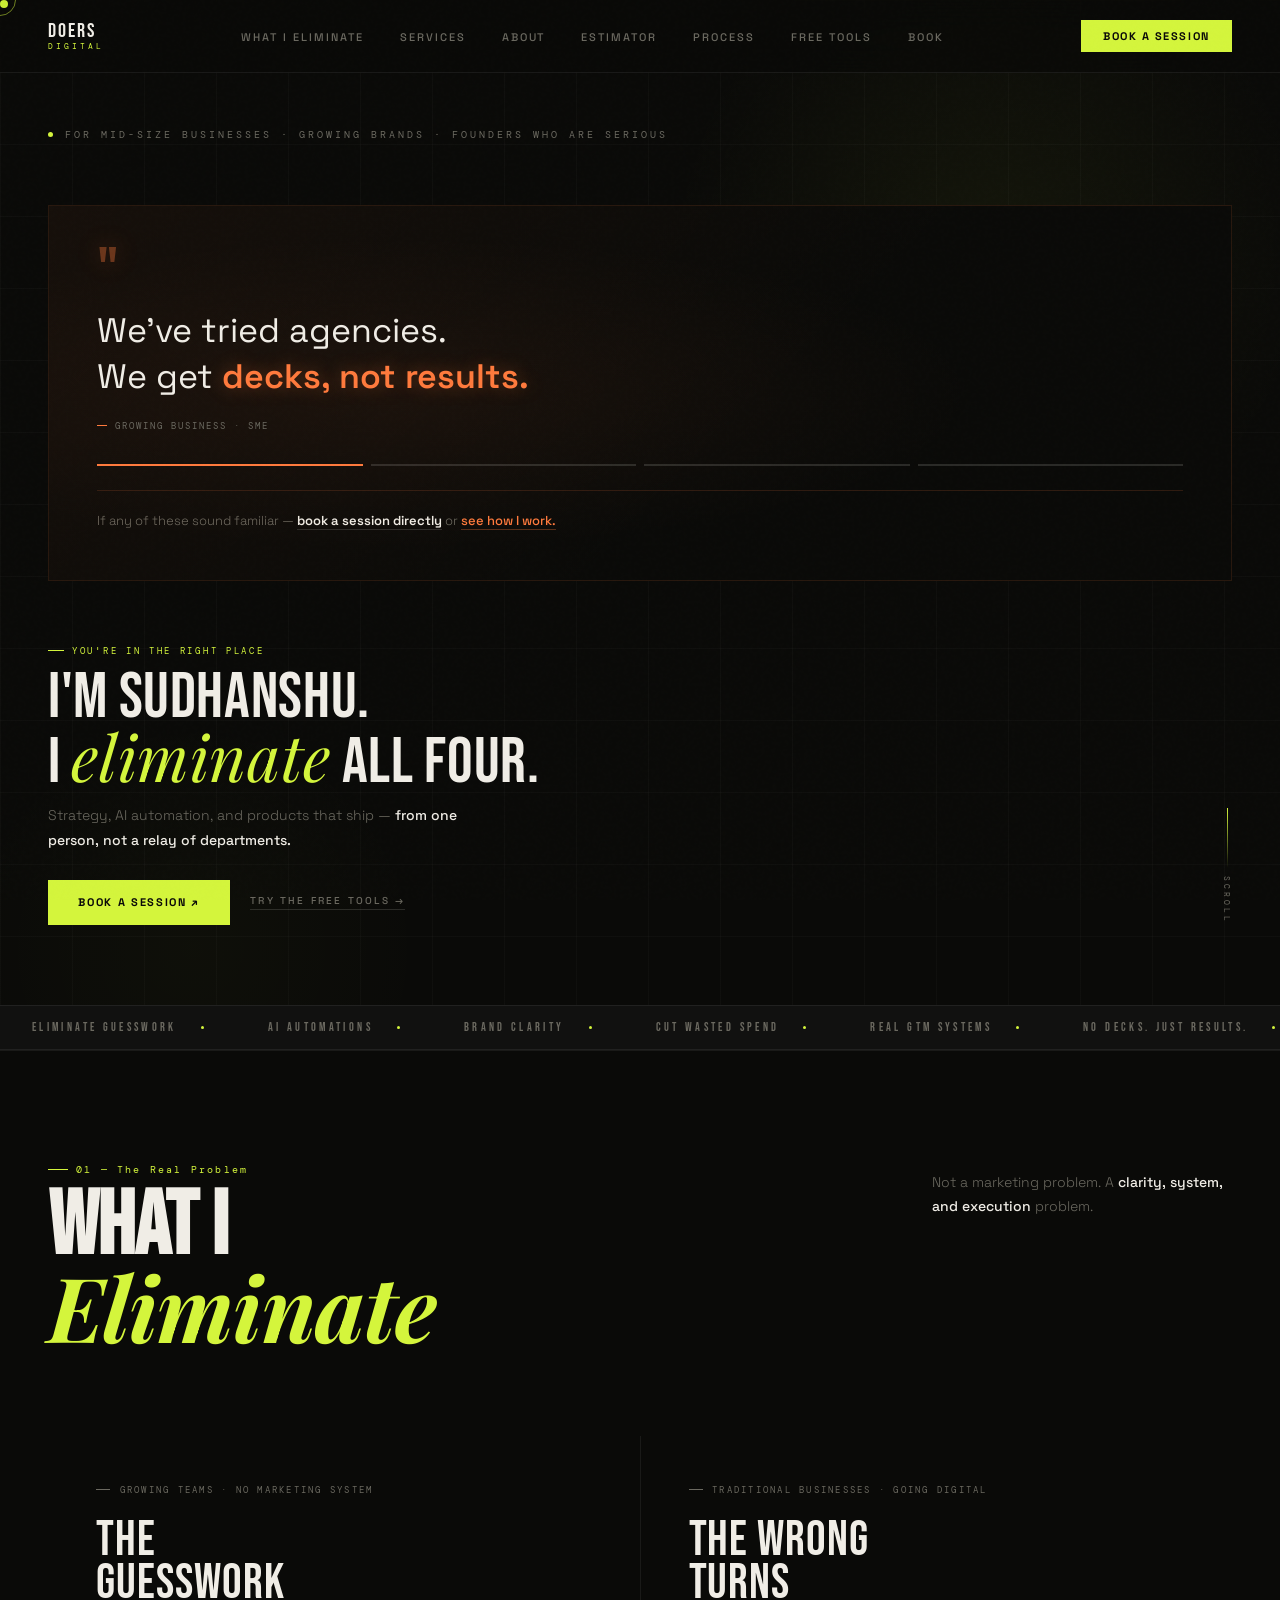
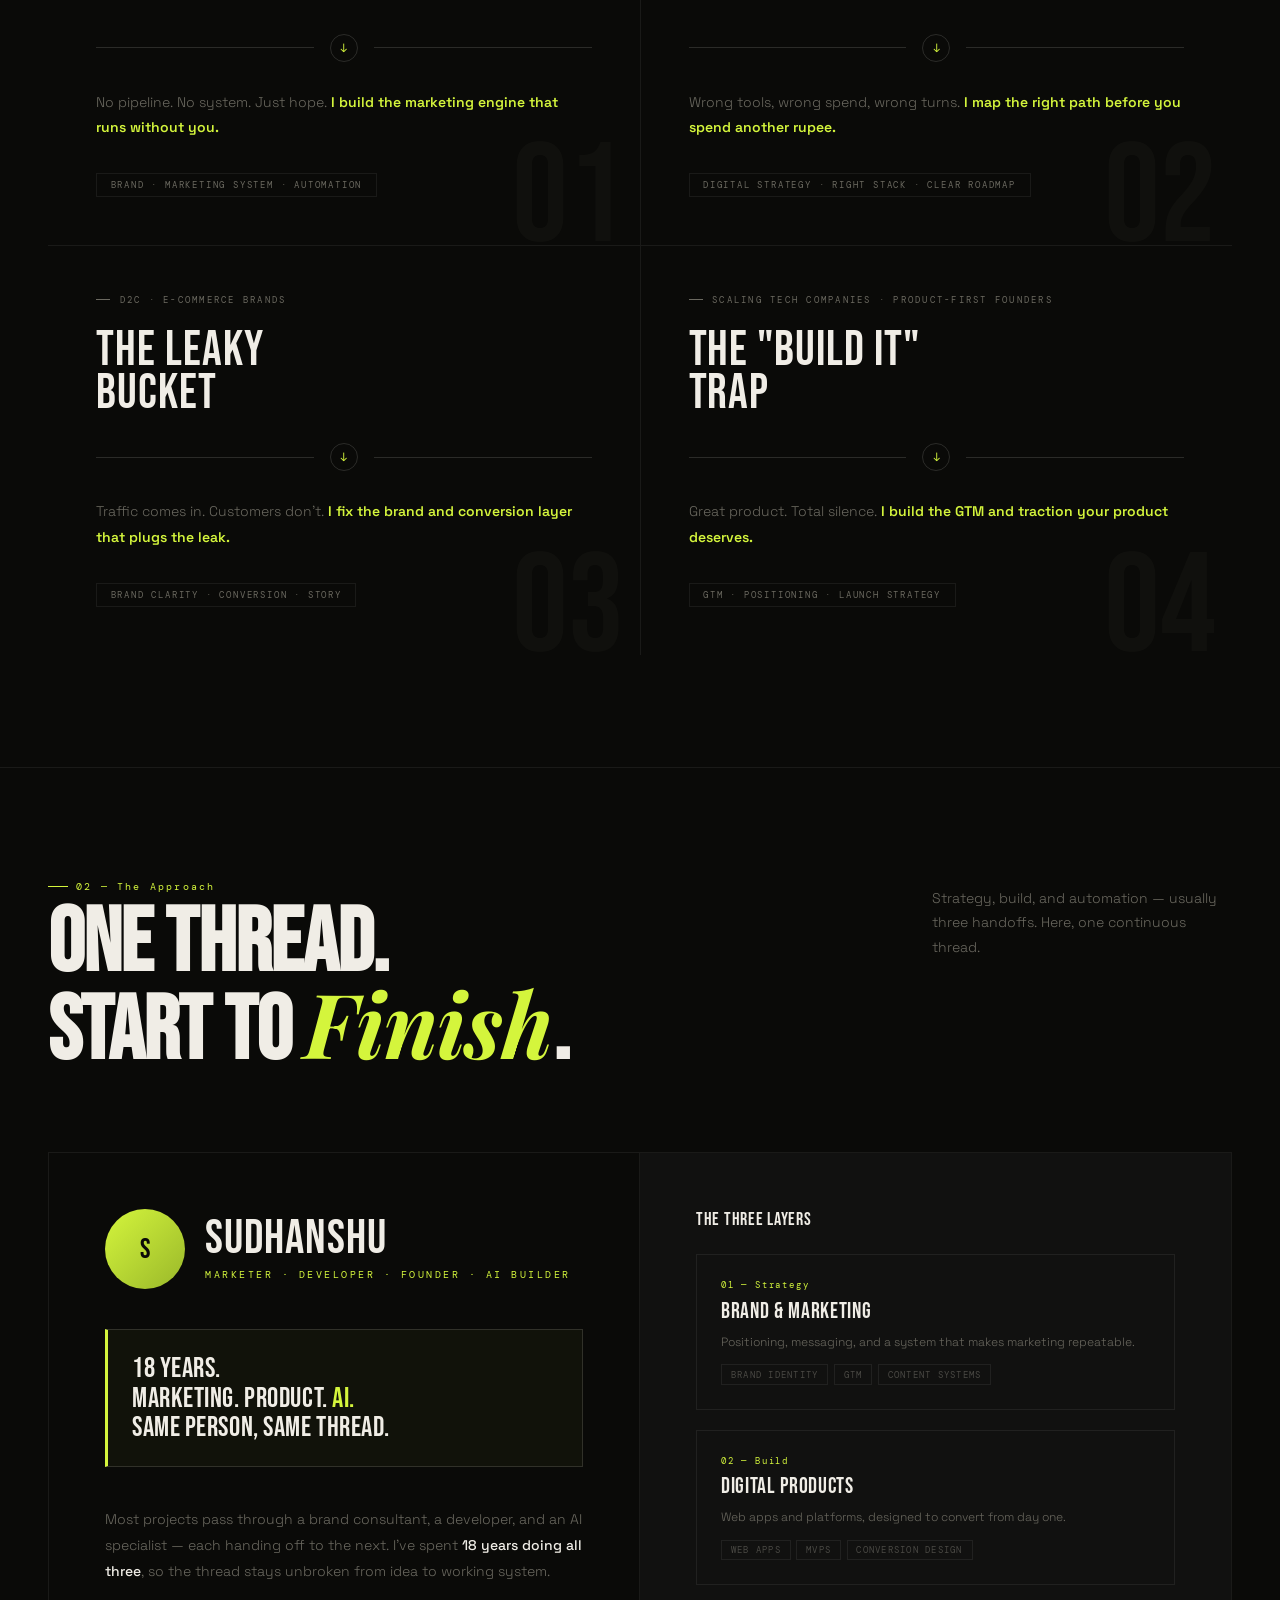
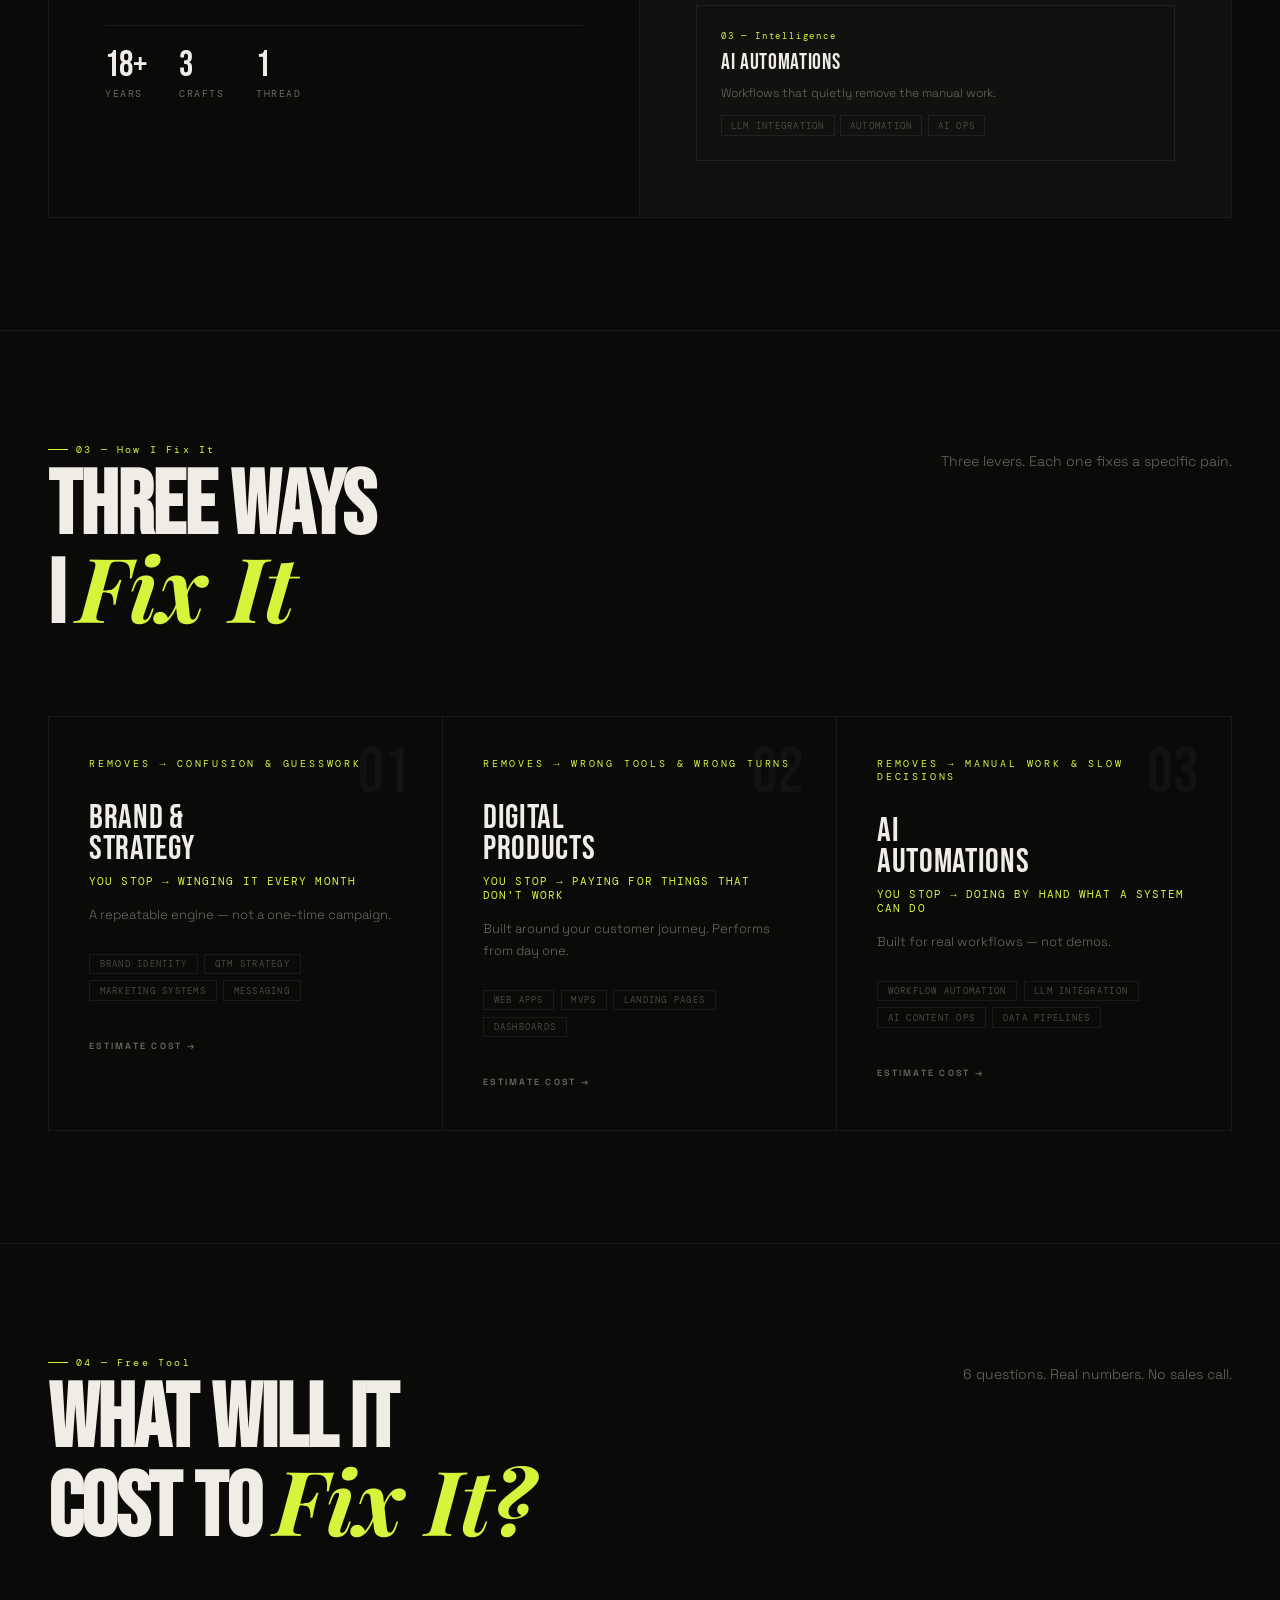
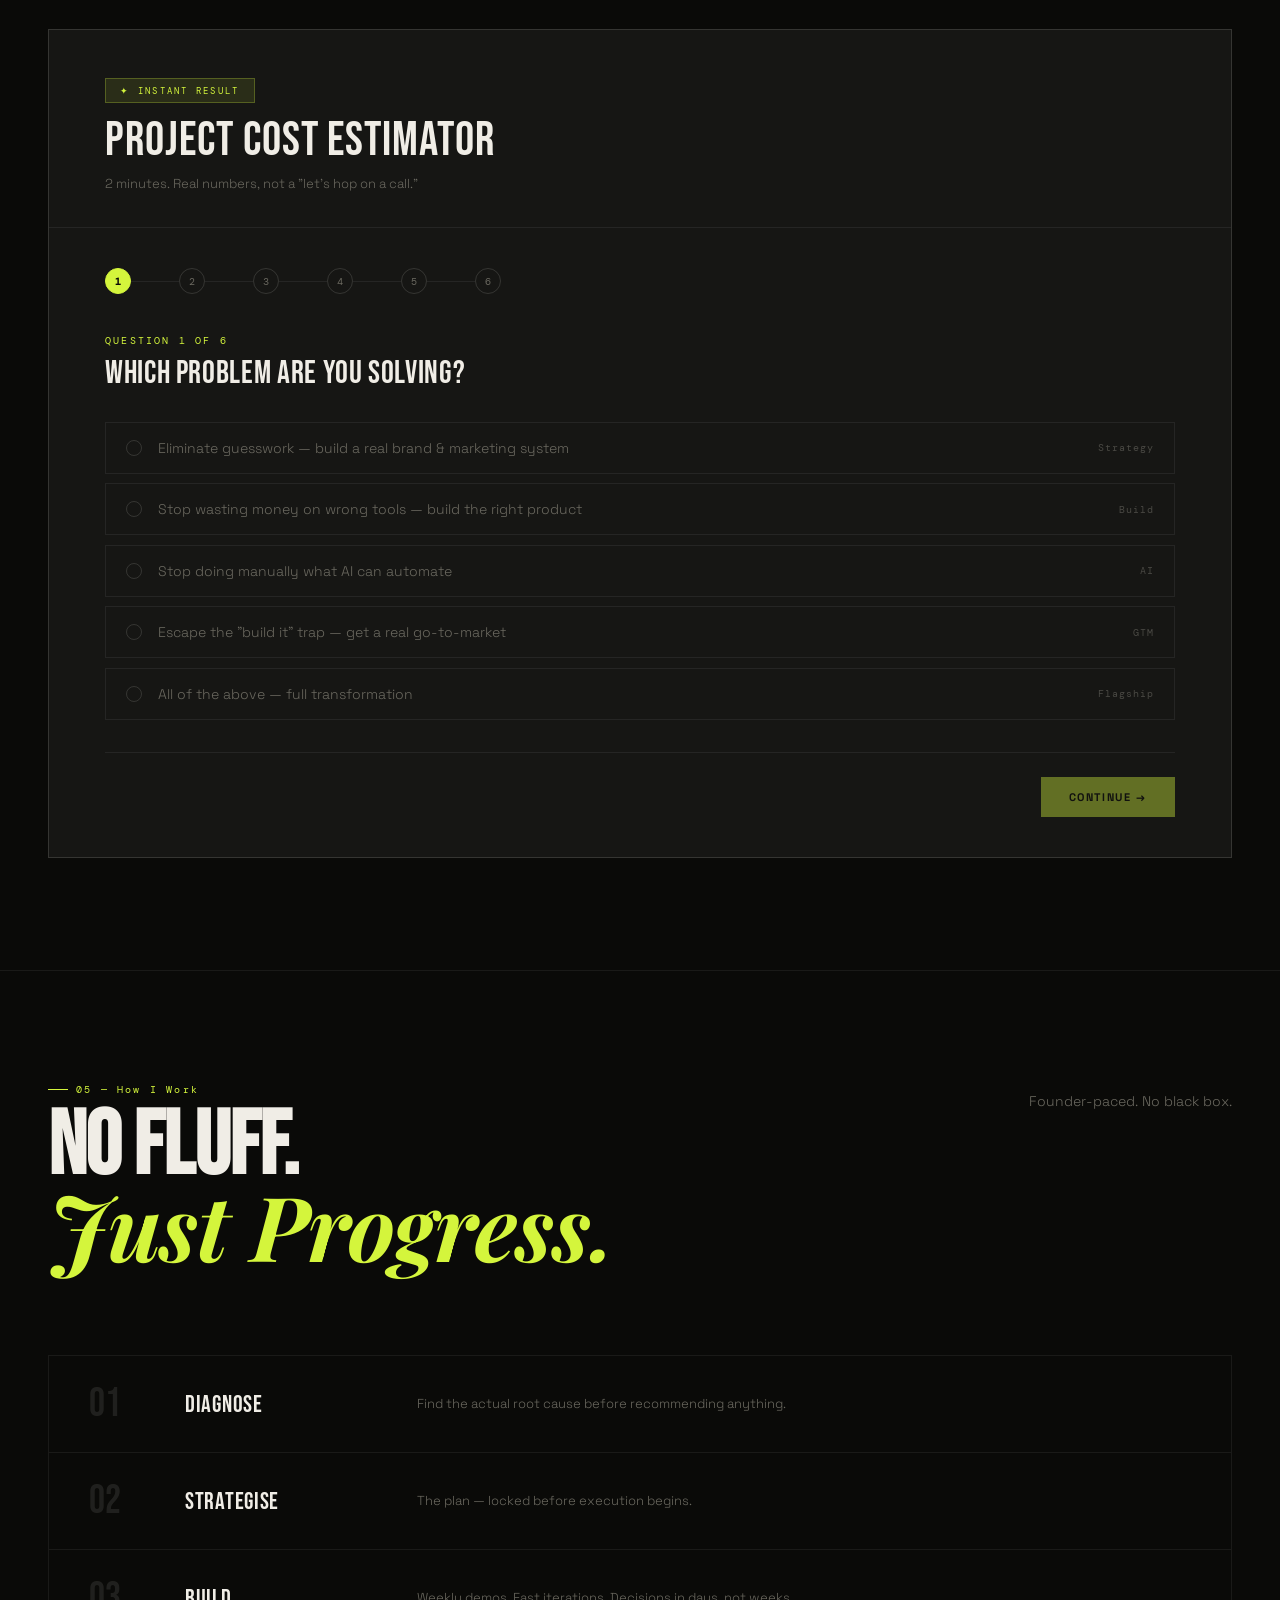
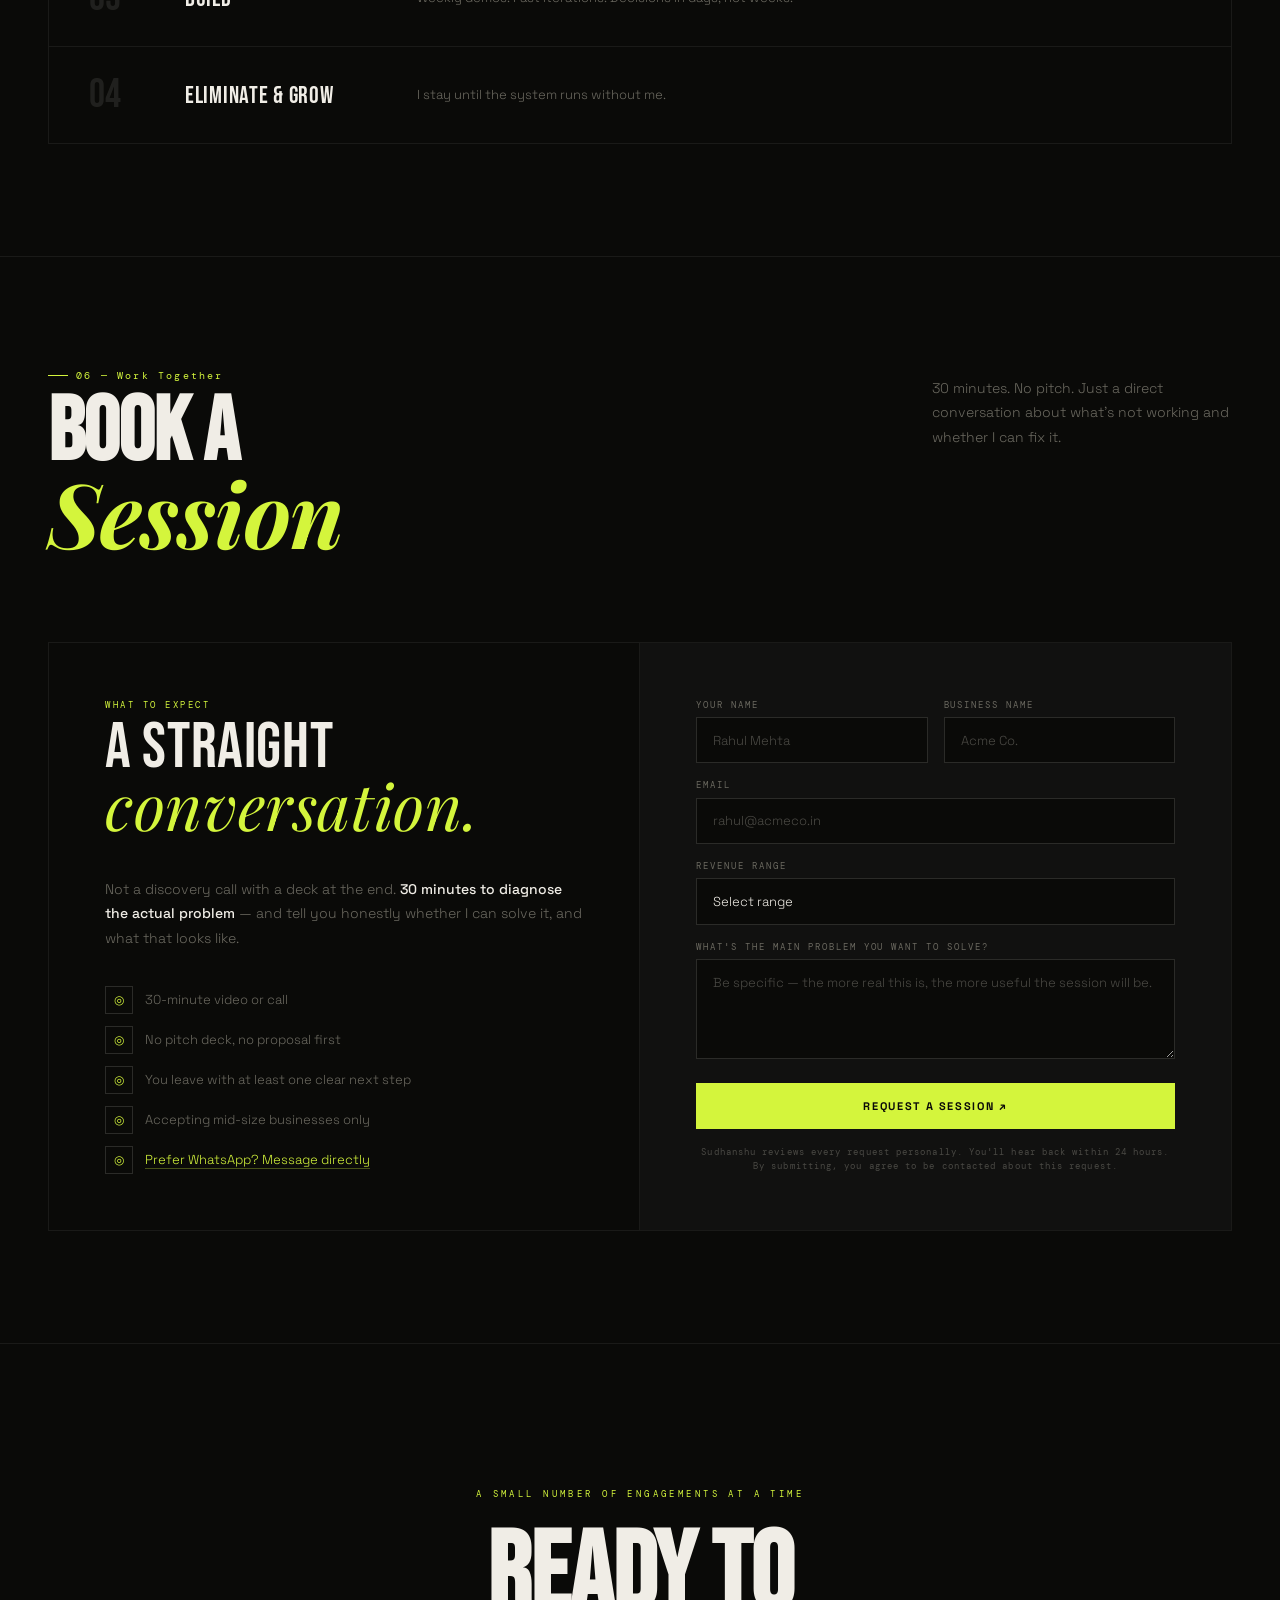
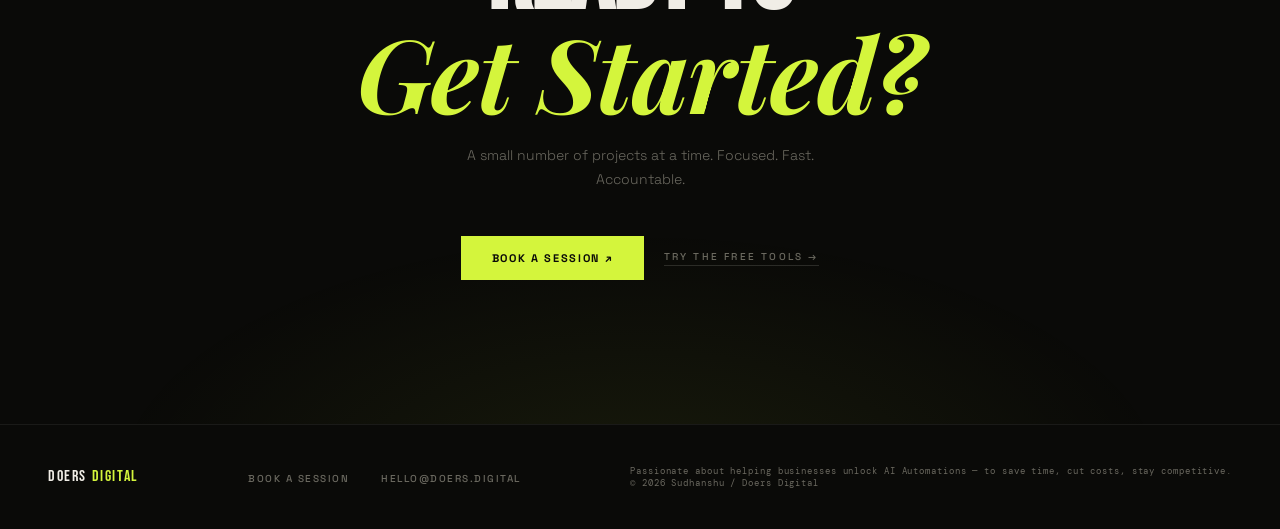
==== commit 74d54e48: "v1.2: problem-first hero, working booking form, free tools page Co-Authored-By: Claude Opus 5.5 <nor" ====
--- a/index.html
+++ b/index.html
@@ -669,9 +669,9 @@
   <a href="#about" onclick="closeNav()">About</a>
   <a href="#estimator" onclick="closeNav()">Estimator</a>
   <a href="#process" onclick="closeNav()">Process</a>
+  <a href="tools.html" onclick="closeNav()">Free Tools</a>
   <a href="#book" onclick="closeNav()">Book a Session</a>
-  <a href="#shorts" onclick="closeNav()">Watch</a>
-  <a href="#estimator" class="m-cta" onclick="closeNav()">Get an Estimate ↗</a>
+  <a href="#book" class="m-cta" onclick="closeNav()">Book a Session ↗</a>
 </div>
 
 <nav>
@@ -682,10 +682,10 @@
     <li><a href="#about">About</a></li>
     <li><a href="#estimator">Estimator</a></li>
     <li><a href="#process">Process</a></li>
+    <li><a href="tools.html">Free Tools</a></li>
     <li><a href="#book">Book</a></li>
-    <li><a href="#shorts">Watch</a></li>
   </ul>
-  <a href="#estimator" class="nav-cta">Get an Estimate</a>
+  <a href="#book" class="nav-cta">Book a Session</a>
   <button class="nav-ham" id="hamBtn" aria-label="Menu"><span></span><span></span><span></span></button>
 </nav>
 
@@ -732,7 +732,7 @@
       <div class="prob-bar" data-i="3"><div class="prob-bar-fill"></div></div>
     </div>
     <div class="prob-closer">
-      If any of these sound familiar — <a href="#book" class="prob-closer-link">watch a video</a> or <a href="#book" class="prob-closer-cta">book a session directly.</a>
+      If any of these sound familiar — <a href="#book" class="prob-closer-cta">book a session directly</a> or <a href="#eliminate" class="prob-closer-link">see how I work.</a>
     </div>
   </div>
 
@@ -746,7 +746,7 @@
       </p>
       <div class="hero-actions">
         <a href="#book" class="btn-p">Book a Session ↗</a>
-        <a href="#shorts" class="btn-g">Watch a video first →</a>
+        <a href="tools.html" class="btn-g">Try the free tools →</a>
       </div>
     </div>
     <div class="hero-turn-right">
@@ -788,7 +788,7 @@
   <div class="elim-grid">
     <div class="elim-card">
       <div class="elim-ghost">01</div>
-      <div class="elim-who">Small teams · No marketing system</div>
+      <div class="elim-who">Growing teams · No marketing system</div>
       <div class="elim-pain">The<br>Guesswork</div>
       <div class="elim-div"><div class="elim-div-line"></div><div class="elim-div-icon">↓</div><div class="elim-div-line"></div></div>
       <p class="elim-result">No pipeline. No system. Just hope. <strong>I build the marketing engine that runs without you.</strong></p>
@@ -812,44 +812,20 @@
     </div>
     <div class="elim-card">
       <div class="elim-ghost">04</div>
-      <div class="elim-who">Tech startups · Product-first founders</div>
+      <div class="elim-who">Scaling tech companies · Product-first founders</div>
       <div class="elim-pain">The "Build It"<br>Trap</div>
       <div class="elim-div"><div class="elim-div-line"></div><div class="elim-div-icon">↓</div><div class="elim-div-line"></div></div>
-      <p class="elim-result">You built something real. But nobody knows it exists — or why they should care. <strong>I eliminate the "build it and they'll come" trap</strong> with GTM strategy, sharp messaging, and early traction systems your product deserves.</p>
+      <p class="elim-result">Great product. Total silence. <strong>I build the GTM and traction your product deserves.</strong></p>
       <div class="elim-foot">GTM · Positioning · Launch Strategy</div>
     </div>
   </div>
 </section>
-
-<!-- STATS -->
-<div class="stats-band" id="statsBand">
-  <div class="stat-i">
-    <div class="stat-n" data-target="18" data-suffix="+">0</div>
-    <div class="stat-outcome">Years spent in the problem</div>
-    <div class="stat-l">Marketing · Dev · Founding</div>
-  </div>
-  <div class="stat-i">
-    <div class="stat-n" data-target="47" data-suffix="+">0</div>
-    <div class="stat-outcome">Projects shipped on time</div>
-    <div class="stat-l">Strategy to live product</div>
-  </div>
-  <div class="stat-i">
-    <div class="stat-n" data-target="3" data-suffix="×">0</div>
-    <div class="stat-outcome">Avg. growth lift post-engagement</div>
-    <div class="stat-l">Measured across clients</div>
-  </div>
-  <div class="stat-i">
-    <div class="stat-n" data-target="100" data-suffix="%">0</div>
-    <div class="stat-outcome">Client retention year one</div>
-    <div class="stat-l">Because the work actually works</div>
-  </div>
-</div>
 
 <!-- ABOUT -->
 <section class="sec" id="about">
   <div class="sec-hdr">
     <div>
-      <div class="sec-tag">03 — The Approach</div>
+      <div class="sec-tag">02 — The Approach</div>
       <h2 class="sec-h">One Thread.<br>Start to <em>Finish</em>.</h2>
     </div>
     <div class="sec-sub">Strategy, build, and automation — usually three handoffs. Here, one continuous thread.</div>
@@ -899,7 +875,7 @@
 <section class="sec" id="services">
   <div class="sec-hdr">
     <div>
-      <div class="sec-tag">02 — How I Fix It</div>
+      <div class="sec-tag">03 — How I Fix It</div>
       <h2 class="sec-h">Three Ways<br>I <em>Fix It</em></h2>
     </div>
     <div class="sec-sub">Three levers. Each one fixes a specific pain.</div>
@@ -946,7 +922,7 @@
   </div>
   <div class="estimator-wrap">
     <div class="est-header">
-      <div class="est-badge">✦ AI-Powered — Instant Result</div>
+      <div class="est-badge">✦ Instant Result</div>
       <div class="est-title">Project Cost Estimator</div>
       <p class="est-sub">2 minutes. Real numbers, not a "let's hop on a call."</p>
     </div>
@@ -960,11 +936,11 @@
           <div class="q-opt" data-val="GTM & Launch Strategy" data-cost="120000"><div class="q-opt-radio"></div><span class="q-opt-txt">Escape the "build it" trap — get a real go-to-market</span><span class="q-opt-val">GTM</span></div>
           <div class="q-opt" data-val="Full-Stack (Strategy + Build + AI)" data-cost="600000"><div class="q-opt-radio"></div><span class="q-opt-txt">All of the above — full transformation</span><span class="q-opt-val">Flagship</span></div>
         </div></div>
-        <div class="q-block" data-q="1"><div class="q-label">Question 2 of 6</div><div class="q-text">What stage is your business at?</div><div class="q-opts">
-          <div class="q-opt" data-val="Pre-launch / Idea Stage" data-cost="0.7"><div class="q-opt-radio"></div><span class="q-opt-txt">Pre-launch / Idea Stage</span><span class="q-opt-val">Early</span></div>
-          <div class="q-opt" data-val="Early-stage with some customers" data-cost="0.85"><div class="q-opt-radio"></div><span class="q-opt-txt">Early-stage with some customers</span><span class="q-opt-val">Seed</span></div>
-          <div class="q-opt" data-val="Growing business (₹1–5 Cr revenue)" data-cost="1.0"><div class="q-opt-radio"></div><span class="q-opt-txt">Growing business (₹1–5 Cr revenue)</span><span class="q-opt-val">Growth</span></div>
-          <div class="q-opt" data-val="Established SME (₹5+ Cr revenue)" data-cost="1.2"><div class="q-opt-radio"></div><span class="q-opt-txt">Established SME (₹5+ Cr revenue)</span><span class="q-opt-val">Scale</span></div>
+        <div class="q-block" data-q="1"><div class="q-label">Question 2 of 6</div><div class="q-text">What is your annual revenue?</div><div class="q-opts">
+          <div class="q-opt" data-val="₹1–5 Cr revenue" data-cost="0.85"><div class="q-opt-radio"></div><span class="q-opt-txt">₹1–5 Cr</span><span class="q-opt-val">Growth</span></div>
+          <div class="q-opt" data-val="₹5–25 Cr revenue" data-cost="1.0"><div class="q-opt-radio"></div><span class="q-opt-txt">₹5–25 Cr</span><span class="q-opt-val">Scale</span></div>
+          <div class="q-opt" data-val="₹25–100 Cr revenue" data-cost="1.15"><div class="q-opt-radio"></div><span class="q-opt-txt">₹25–100 Cr</span><span class="q-opt-val">Established</span></div>
+          <div class="q-opt" data-val="₹100 Cr+ revenue" data-cost="1.3"><div class="q-opt-radio"></div><span class="q-opt-txt">₹100 Cr+</span><span class="q-opt-val">Large</span></div>
         </div></div>
         <div class="q-block" data-q="2"><div class="q-label">Question 3 of 6</div><div class="q-text">What does success look like?</div><div class="q-opts">
           <div class="q-opt" data-val="A repeatable marketing pipeline that runs without me" data-cost="pipeline"><div class="q-opt-radio"></div><span class="q-opt-txt">A repeatable marketing pipeline that runs without me</span></div>
@@ -985,17 +961,17 @@
           <div class="q-opt" data-val="Full brief, clear spec, ready to build" data-cost="0.85"><div class="q-opt-radio"></div><span class="q-opt-txt">Full brief, clear spec, ready to build</span></div>
         </div></div>
         <div class="q-block" data-q="5"><div class="q-label">Question 6 of 6</div><div class="q-text">What's your budget range?</div><div class="q-opts">
-          <div class="q-opt" data-val="Under ₹50,000" data-cost="50000"><div class="q-opt-radio"></div><span class="q-opt-txt">Under ₹50,000</span></div>
-          <div class="q-opt" data-val="₹50,000 – ₹1,50,000" data-cost="100000"><div class="q-opt-radio"></div><span class="q-opt-txt">₹50,000 – ₹1,50,000</span></div>
-          <div class="q-opt" data-val="₹1,50,000 – ₹5,00,000" data-cost="325000"><div class="q-opt-radio"></div><span class="q-opt-txt">₹1,50,000 – ₹5,00,000</span></div>
-          <div class="q-opt" data-val="₹5,00,000 – ₹15,00,000" data-cost="1000000"><div class="q-opt-radio"></div><span class="q-opt-txt">₹5,00,000 – ₹15,00,000</span></div>
-          <div class="q-opt" data-val="₹15,00,000+" data-cost="2000000"><div class="q-opt-radio"></div><span class="q-opt-txt">₹15,00,000+</span></div>
+          <div class="q-opt" data-val="Under ₹1.5 L" data-cost="50000"><div class="q-opt-radio"></div><span class="q-opt-txt">Under ₹1.5 L</span><span class="q-opt-val"></span></div>
+          <div class="q-opt" data-val="₹1.5 – 5 L" data-cost="100000"><div class="q-opt-radio"></div><span class="q-opt-txt">₹1.5 – 5 L</span><span class="q-opt-val"></span></div>
+          <div class="q-opt" data-val="₹5 – 15 L" data-cost="325000"><div class="q-opt-radio"></div><span class="q-opt-txt">₹5 – 15 L</span><span class="q-opt-val"></span></div>
+          <div class="q-opt" data-val="₹15 – 40 L" data-cost="1000000"><div class="q-opt-radio"></div><span class="q-opt-txt">₹15 – 40 L</span><span class="q-opt-val"></span></div>
+          <div class="q-opt" data-val="₹40 L+" data-cost="2000000"><div class="q-opt-radio"></div><span class="q-opt-txt">₹40 L+</span><span class="q-opt-val"></span></div>
         </div></div>
       </div>
       <div class="result-block" id="resultBlock">
         <div class="result-score-wrap" id="scoreWrap"></div>
         <div class="result-breakdown" id="breakdownWrap"></div>
-        <div class="ai-response-wrap"><div class="ai-lbl">Sudhanshu's AI Analysis</div><div class="ai-text" id="aiText"><div class="loading-dots"><span></span><span></span><span></span></div></div></div>
+        <div class="ai-response-wrap"><div class="ai-lbl">Scope Notes</div><div class="ai-text" id="aiText"><div class="loading-dots"><span></span><span></span><span></span></div></div></div>
         <div class="result-cta">
           <a href="mailto:hello@doers.digital" class="btn-p" style="font-size:11px;padding:.8rem 1.5rem">Book a Strategy Call ↗</a>
           <button class="btn-reset" id="resetBtn">Start Over</button>
@@ -1063,6 +1039,10 @@
         <div class="book-detail">
           <div class="book-detail-icon">◎</div>
           Accepting mid-size businesses only
+        </div>
+        <div class="book-detail" id="waDetail" hidden>
+          <div class="book-detail-icon">◎</div>
+          <a id="waLink" href="#" target="_blank" style="color:var(--accent);text-decoration:none;border-bottom:1px solid rgba(212,245,60,.3)">Prefer WhatsApp? Message directly</a>
         </div>
       </div>
     </div>
@@ -1097,7 +1077,7 @@
           <textarea id="fprob" placeholder="Be specific — the more real this is, the more useful the session will be."></textarea>
         </div>
         <button class="form-submit" id="formSubmit">Request a Session ↗</button>
-        <div class="form-note">Sudhanshu reviews every request personally. You'll hear back within 24 hours.</div>
+        <div class="form-note">Sudhanshu reviews every request personally. You'll hear back within 24 hours.<br>By submitting, you agree to be contacted about this request.</div>
       </div>
       <div class="form-success" id="formSuccess">
         <div class="form-success-icon">✓</div>
@@ -1109,7 +1089,8 @@
 </section>
 
 <!-- SHORTS -->
-<section class="sec" id="shorts">
+<!-- WATCH: hidden until real YouTube links exist. Remove the hidden attribute to restore. -->
+<section class="sec" id="shorts" hidden>
   <div class="sec-hdr">
     <div>
       <div class="sec-tag">07 — Watch</div>
@@ -1163,24 +1144,22 @@
 <!-- CTA -->
 <section class="cta-sec">
   <div class="cta-glow"></div>
-  <p class="cta-tag">3 project slots open this quarter</p>
+  <p class="cta-tag">A small number of engagements at a time</p>
   <h2 class="cta-h">Ready to<br><span class="ci">Get Started?</span></h2>
   <p class="cta-sub">A small number of projects at a time. Focused. Fast. Accountable.</p>
   <div class="cta-btns">
     <a href="#book" class="btn-p">Book a Session ↗</a>
-    <a href="#shorts" class="btn-g">Watch a video first →</a>
+    <a href="tools.html" class="btn-g">Try the free tools →</a>
   </div>
 </section>
 
 <footer>
   <div class="fl">Doers <span style="color:var(--accent)">DiGiTaL</span></div>
   <ul class="flinks">
-    <li><a href="https://doers.digital">doers.digital</a></li>
-    <li><a href="#">LinkedIn</a></li>
-    <li><a href="#">Twitter / X</a></li>
-    <li><a href="#">Blog</a></li>
+    <li><a href="#book">Book a session</a></li>
+    <li><a href="mailto:hello@doers.digital">hello@doers.digital</a></li>
   </ul>
-  <span class="fc">Passionate about helping businesses unlock AI Automations — to save time, cut costs, stay competitive.<br>© 2025 Sudhanshu / Doers Digital</span>
+  <span class="fc">Passionate about helping businesses unlock AI Automations — to save time, cut costs, stay competitive.<br>© 2026 Sudhanshu / Doers Digital</span>
 </footer>
 
 <script>
@@ -1195,25 +1174,46 @@
 });
 
 
-// BOOKING FORM
+// SITE CONFIG — fill these in to activate lead capture
+const CONFIG={
+  whatsapp:'',      // country code + number, no '+', e.g. '919876543210'
+  formEndpoint:'',  // e.g. 'https://formspree.io/f/xxxxxxxx'
+  email:'hello@doers.digital'
+};
+(function(){
+  if(CONFIG.whatsapp){
+    const d=document.getElementById('waDetail'),a=document.getElementById('waLink');
+    if(d&&a){a.href='https://wa.me/'+CONFIG.whatsapp+'?text='+encodeURIComponent('Hi Sudhanshu, I found you via doers.digital and would like to talk about my business.');d.hidden=false;}
+  }
+})();
 document.getElementById('formSubmit').addEventListener('click',function(){
-  const name=document.getElementById('fname').value.trim();
-  const biz=document.getElementById('fbiz').value.trim();
-  const email=document.getElementById('femail').value.trim();
-  const rev=document.getElementById('frev').value;
-  const prob=document.getElementById('fprob').value.trim();
-  if(!name||!email||!rev||!prob){
-    // simple shake on empty fields
-    const btn=document.getElementById('formSubmit');
-    btn.style.background='#ff4d4d';
-    btn.textContent='Please fill all fields';
+  const btn=this;
+  const v=id=>document.getElementById(id).value.trim();
+  const data={name:v('fname'),business:v('fbiz'),email:v('femail'),revenue:document.getElementById('frev').value,problem:v('fprob')};
+  if(!data.name||!data.email.includes('@')||!data.revenue||!data.problem){
+    btn.style.background='#ff4d4d';btn.textContent='Please fill all required fields';
     setTimeout(()=>{btn.style.background='';btn.textContent='Request a Session ↗';},2000);
     return;
   }
-  // In production: replace with your form endpoint / emailjs / formspree
-  // For now: simulate success
-  document.getElementById('bookForm').style.display='none';
-  document.getElementById('formSuccess').classList.add('show');
+  const text=`Session request from doers.digital\n\nName: ${data.name}\nBusiness: ${data.business}\nEmail: ${data.email}\nRevenue: ${data.revenue}\nProblem: ${data.problem}`;
+  const done=(h,sub)=>{
+    document.querySelector('.form-success-h').textContent=h;
+    document.querySelector('.form-success-sub').textContent=sub;
+    document.getElementById('bookForm').style.display='none';
+    document.getElementById('formSuccess').classList.add('show');
+  };
+  if(CONFIG.formEndpoint){
+    btn.textContent='Sending…';btn.disabled=true;
+    fetch(CONFIG.formEndpoint,{method:'POST',headers:{'Content-Type':'application/json','Accept':'application/json'},body:JSON.stringify(data)})
+      .then(r=>{if(!r.ok)throw new Error('failed');done('Request Sent','Sudhanshu will review this and get back to you within 24 hours.');})
+      .catch(()=>{btn.disabled=false;btn.textContent='Could not send — try again';setTimeout(()=>{btn.textContent='Request a Session ↗';},2500);});
+  } else if(CONFIG.whatsapp){
+    window.open('https://wa.me/'+CONFIG.whatsapp+'?text='+encodeURIComponent(text),'_blank');
+    done('One more step','WhatsApp has opened with your request ready. Press send to complete it.');
+  } else {
+    window.location.href='mailto:'+CONFIG.email+'?subject='+encodeURIComponent('Session request — '+(data.business||data.name))+'&body='+encodeURIComponent(text);
+    done('One more step','Your email app should have opened with your request ready. Press send to complete it.');
+  }
 });
 
 // PROBLEM STAGE CYCLER
@@ -1403,12 +1403,16 @@
     <div class="rb-row"><span class="rb-name">Success looks like</span><span class="rb-range">${answers[2]?.val||'—'}</span></div>
     <div class="rb-row"><span class="rb-name">Urgency</span><span class="rb-range">${answers[3]?.val||'—'}</span></div>
     <div class="rb-row"><span class="rb-name">What you have</span><span class="rb-range">${answers[4]?.val||'—'}</span></div>`;
-  const prompt=`You are Sudhanshu, a consultant with 18 years across marketing, brand strategy, digital product development, and AI automation. A prospect completed a scoping quiz. Problem: ${answers[0]?.val}, Stage: ${answers[1]?.val}, Success: ${answers[2]?.val}, Urgency: ${answers[3]?.val}, Assets: ${answers[4]?.val}, Budget: ${answers[5]?.val}. Range: ${fmtINR(lo)} to ${fmtINR(hi)}. Write 3–4 sharp sentences: (1) name the specific pain they're paying for, (2) flag one key risk if they don't act, (3) one concrete next step. Founder-to-founder tone. No preamble. Use <strong> tags on 2–3 key phrases.`;
-  fetch('https://api.anthropic.com/v1/messages',{method:'POST',headers:{'Content-Type':'application/json'},body:JSON.stringify({model:'claude-sonnet-4-20250514',max_tokens:1000,messages:[{role:'user',content:prompt}]})})
-  .then(r=>r.json()).then(d=>{
-    const t=d.content?.find(b=>b.type==='text')?.text||'';
-    document.getElementById('aiText').innerHTML=t||'<strong>Your scope looks solid.</strong> Book a strategy call to get a detailed breakdown and a clear path forward.';
-  }).catch(()=>{document.getElementById('aiText').innerHTML='<strong>Your scope looks solid.</strong> Book a strategy call to get a detailed breakdown and clear path forward.'});
+  const prob=answers[0]?.val||'your project';
+  const urgent=(answers[3]?.val||'').startsWith('ASAP');
+  const scratch=(answers[4]?.val||'').startsWith('Nothing');
+  const notes=[];
+  notes.push(`<strong>Scope:</strong> ${prob}, estimated at ${fmtINR(lo)} – ${fmtINR(hi)} over ${wks}. This is a planning range, not a quote.`);
+  if(urgent) notes.push('<strong>Watch:</strong> a rushed timeline adds cost and cuts the discovery that prevents expensive rework. If the urgency is real, say so on the call.');
+  else if(scratch) notes.push('<strong>Watch:</strong> starting from zero means the first step is a short diagnosis, so the build does not rest on assumptions.');
+  else notes.push('<strong>Watch:</strong> existing assets lower the cost, but only if they are good enough to build on. That is the first thing to check.');
+  notes.push('<strong>Next step:</strong> a 30-minute session to confirm scope and what to do first.');
+  document.getElementById('aiText').innerHTML=notes.join('<br><br>');
 }
 buildStepInd();showQ(0);
 </script>
